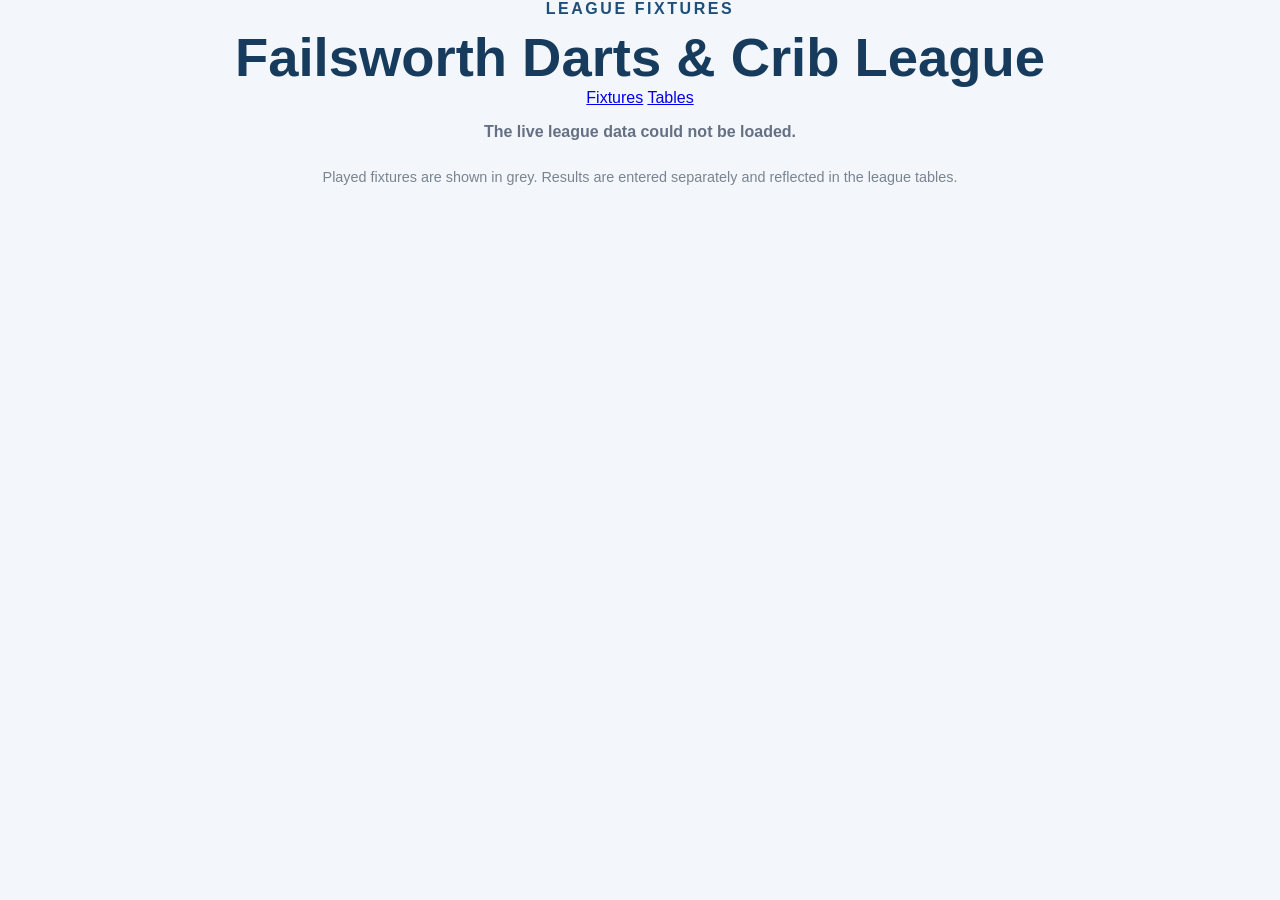
==== fixtures.html @ d264504e "Create fixtures.html" ====
<!DOCTYPE html>
<html lang="en">
<head>
  <meta charset="UTF-8">
  <meta name="viewport" content="width=device-width, initial-scale=1.0">
  <title>Failsworth Darts & Crib League Fixtures</title>
  <link rel="stylesheet" href="styles.css">
</head>
<body>

  <header class="site-header">
    <div class="eyebrow">LEAGUE FIXTURES</div>
    <h1>Failsworth Darts & Crib League</h1>

    <nav class="top-nav" aria-label="Main navigation">
      <a href="fixtures.html" class="active">Fixtures</a>
      <a href="index.html">Tables</a>
    </nav>

    <p id="status">Loading fixtures...</p>
  </header>

  <main class="page-wrap">
    <div id="fixtures"></div>
  </main>

  <footer>
    Played fixtures are shown in grey. Results are entered separately and reflected in the league tables.
  </footer>

  <script src="app.js"></script>
</body>
</html>
---- styles.css ----
:root{font-family:Inter,Segoe UI,Arial,sans-serif;color:#172033;background:#f3f6fa}
*{box-sizing:border-box}body{margin:0}.wrap{max-width:1150px;margin:auto;padding:32px 16px 50px}
header{text-align:center;margin-bottom:28px}.eyebrow{font-weight:800;letter-spacing:.16em;color:#1f4e78;margin-bottom:8px}
h1{margin:0;font-size:clamp(2rem,5vw,3.4rem);color:#163b5c}#status{color:#667085}
.card{background:white;border-radius:16px;padding:18px;margin:20px 0;box-shadow:0 8px 30px rgba(31,78,120,.08)}
h2{margin:2px 0 14px;color:#1f4e78}.table-wrap{overflow-x:auto}table{width:100%;border-collapse:collapse;min-width:680px}
th{background:#1f4e78;color:white;font-weight:700}th,td{padding:11px 10px;text-align:center;border-bottom:1px solid #e5eaf0}
th:nth-child(2),td:nth-child(2){text-align:left;min-width:180px}tbody tr:nth-child(even){background:#f8fafc}tbody tr:hover{background:#edf5fb}
td:first-child{font-weight:800}footer{text-align:center;color:#7a8491;font-size:.9rem;margin-top:28px}
.error{color:#b42318;font-weight:700}
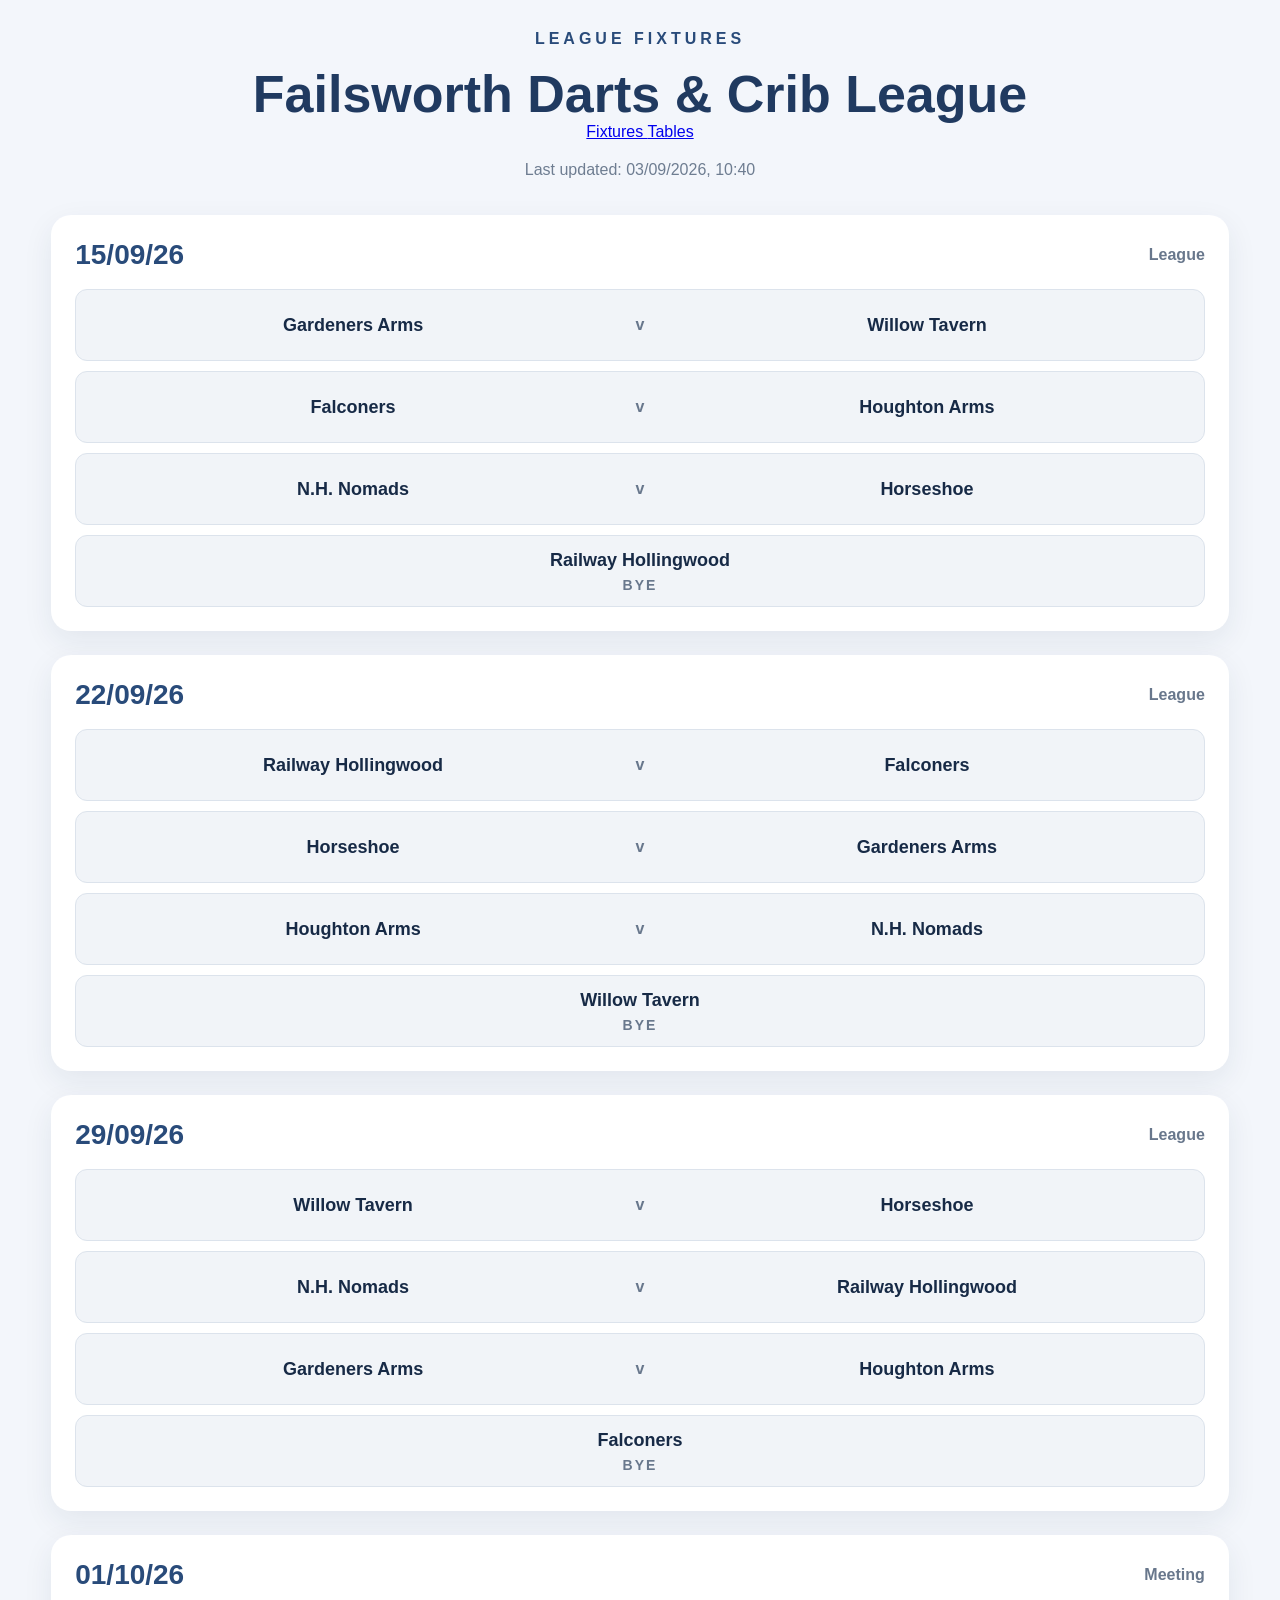
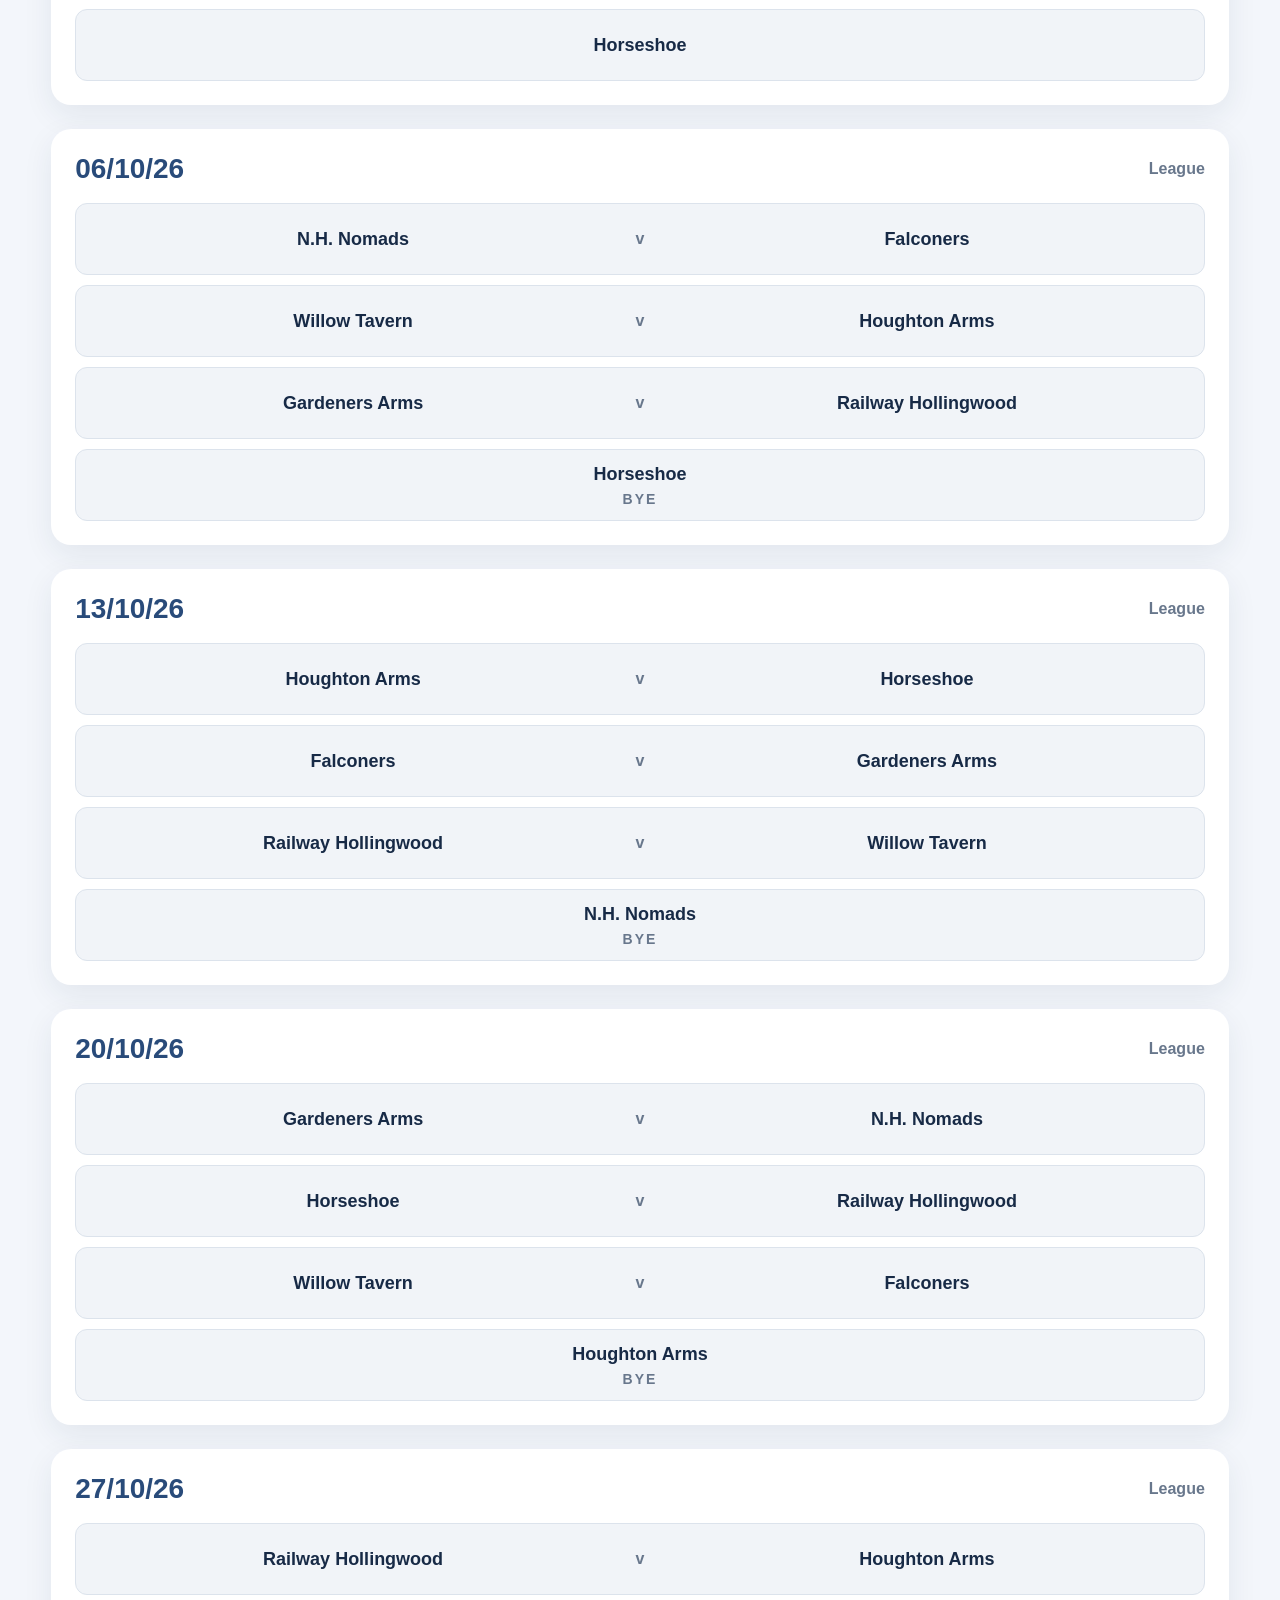
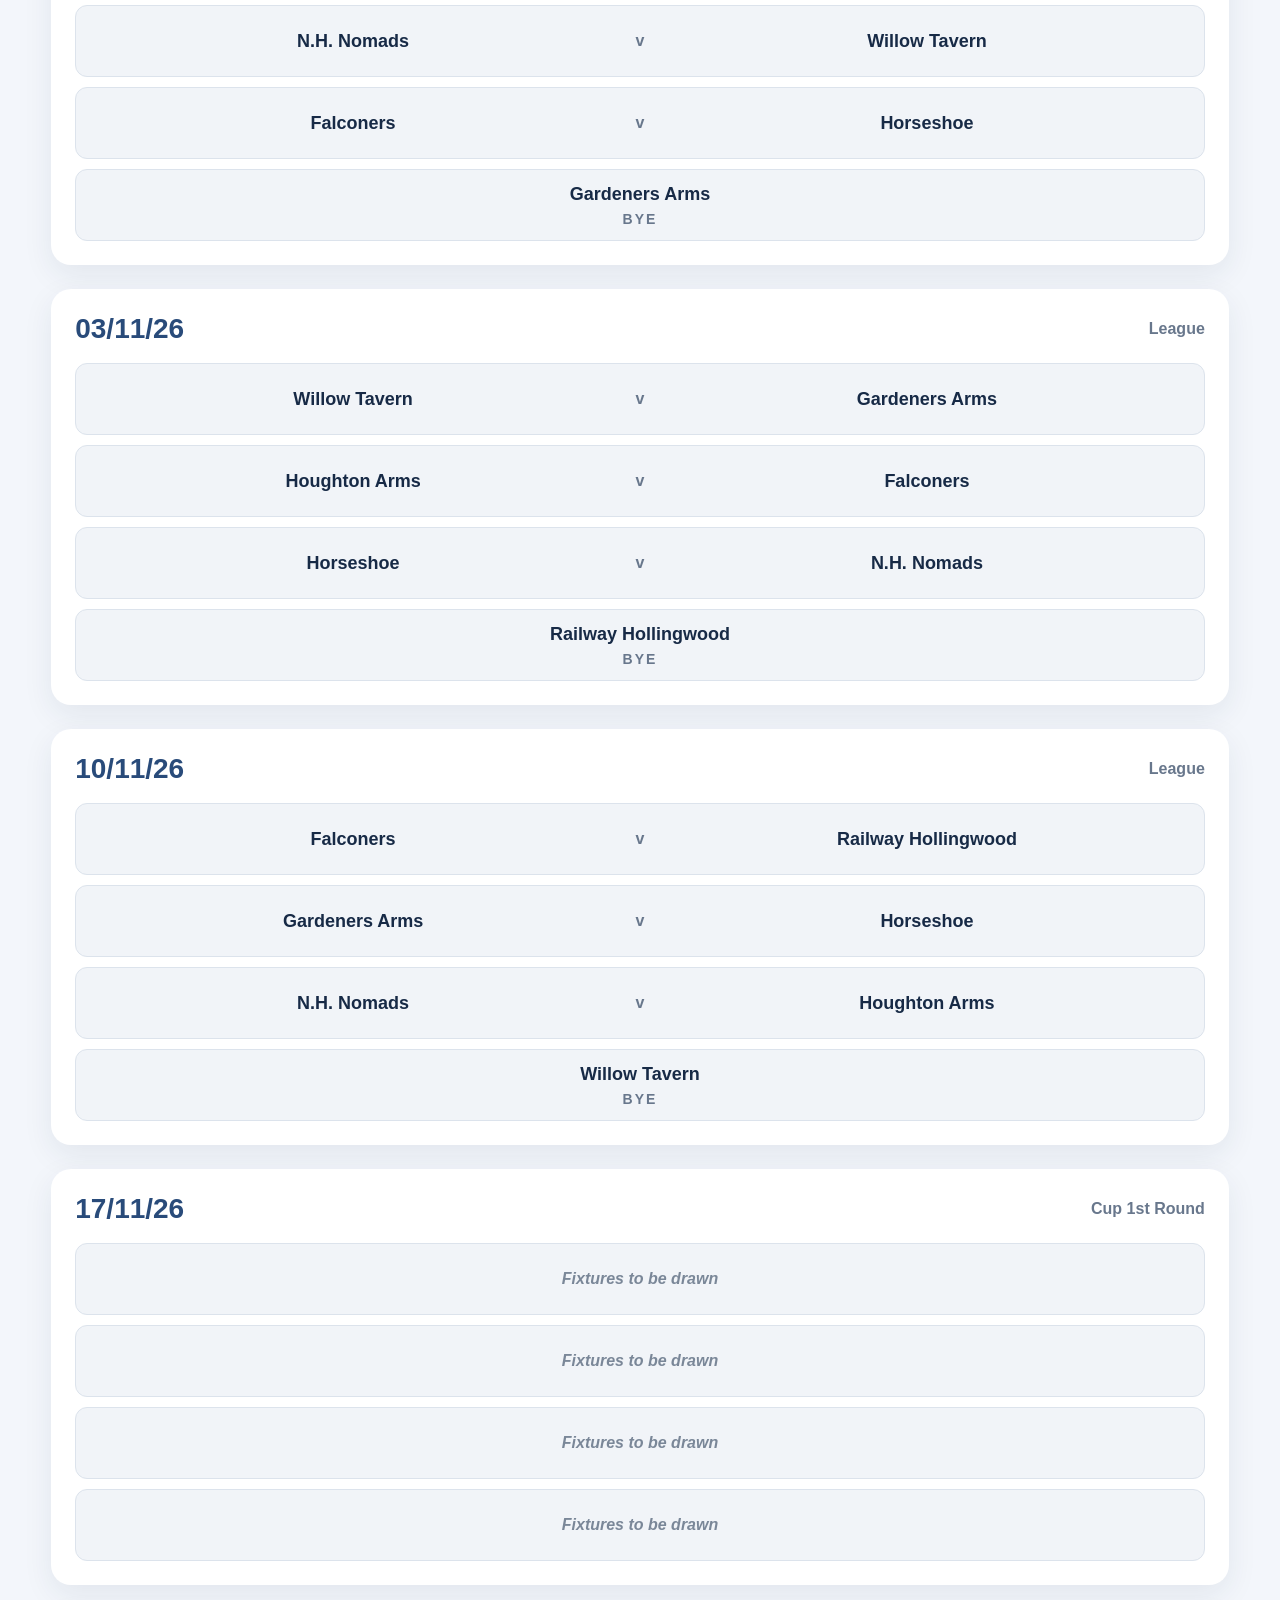
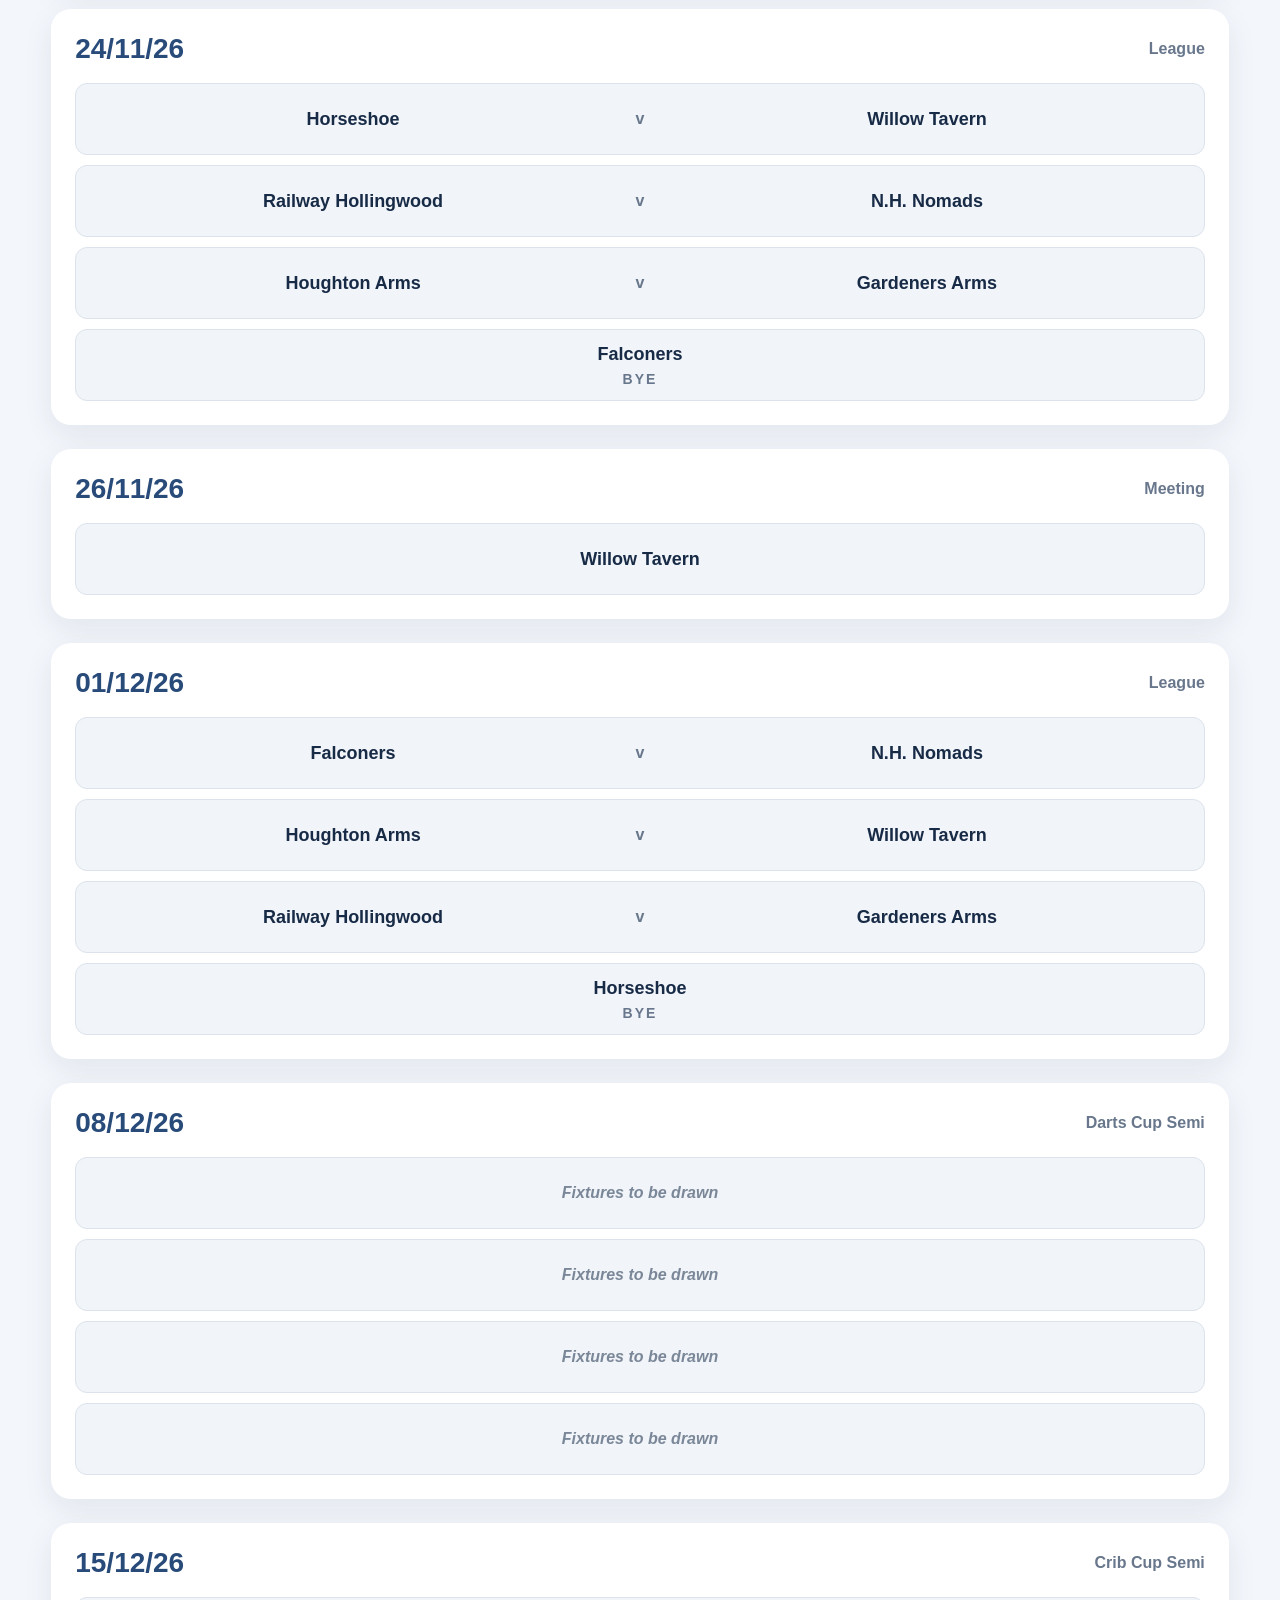
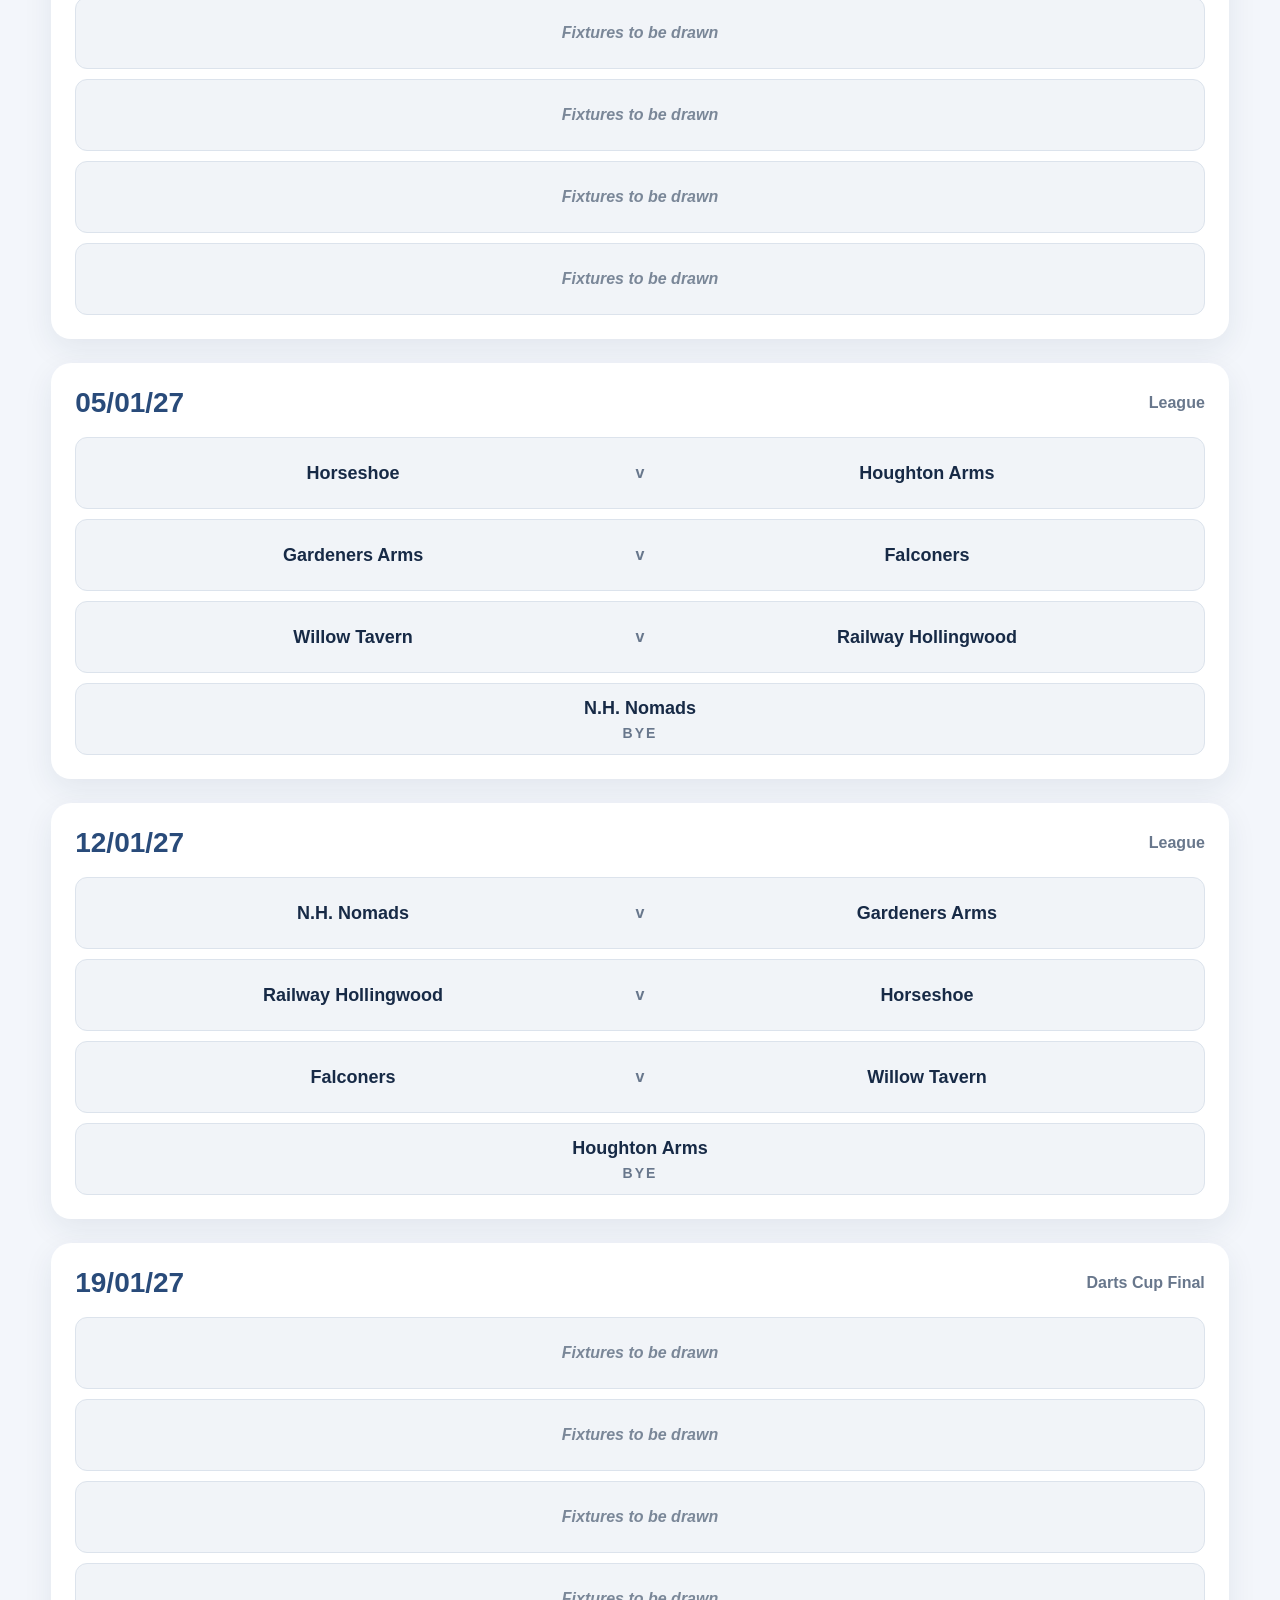
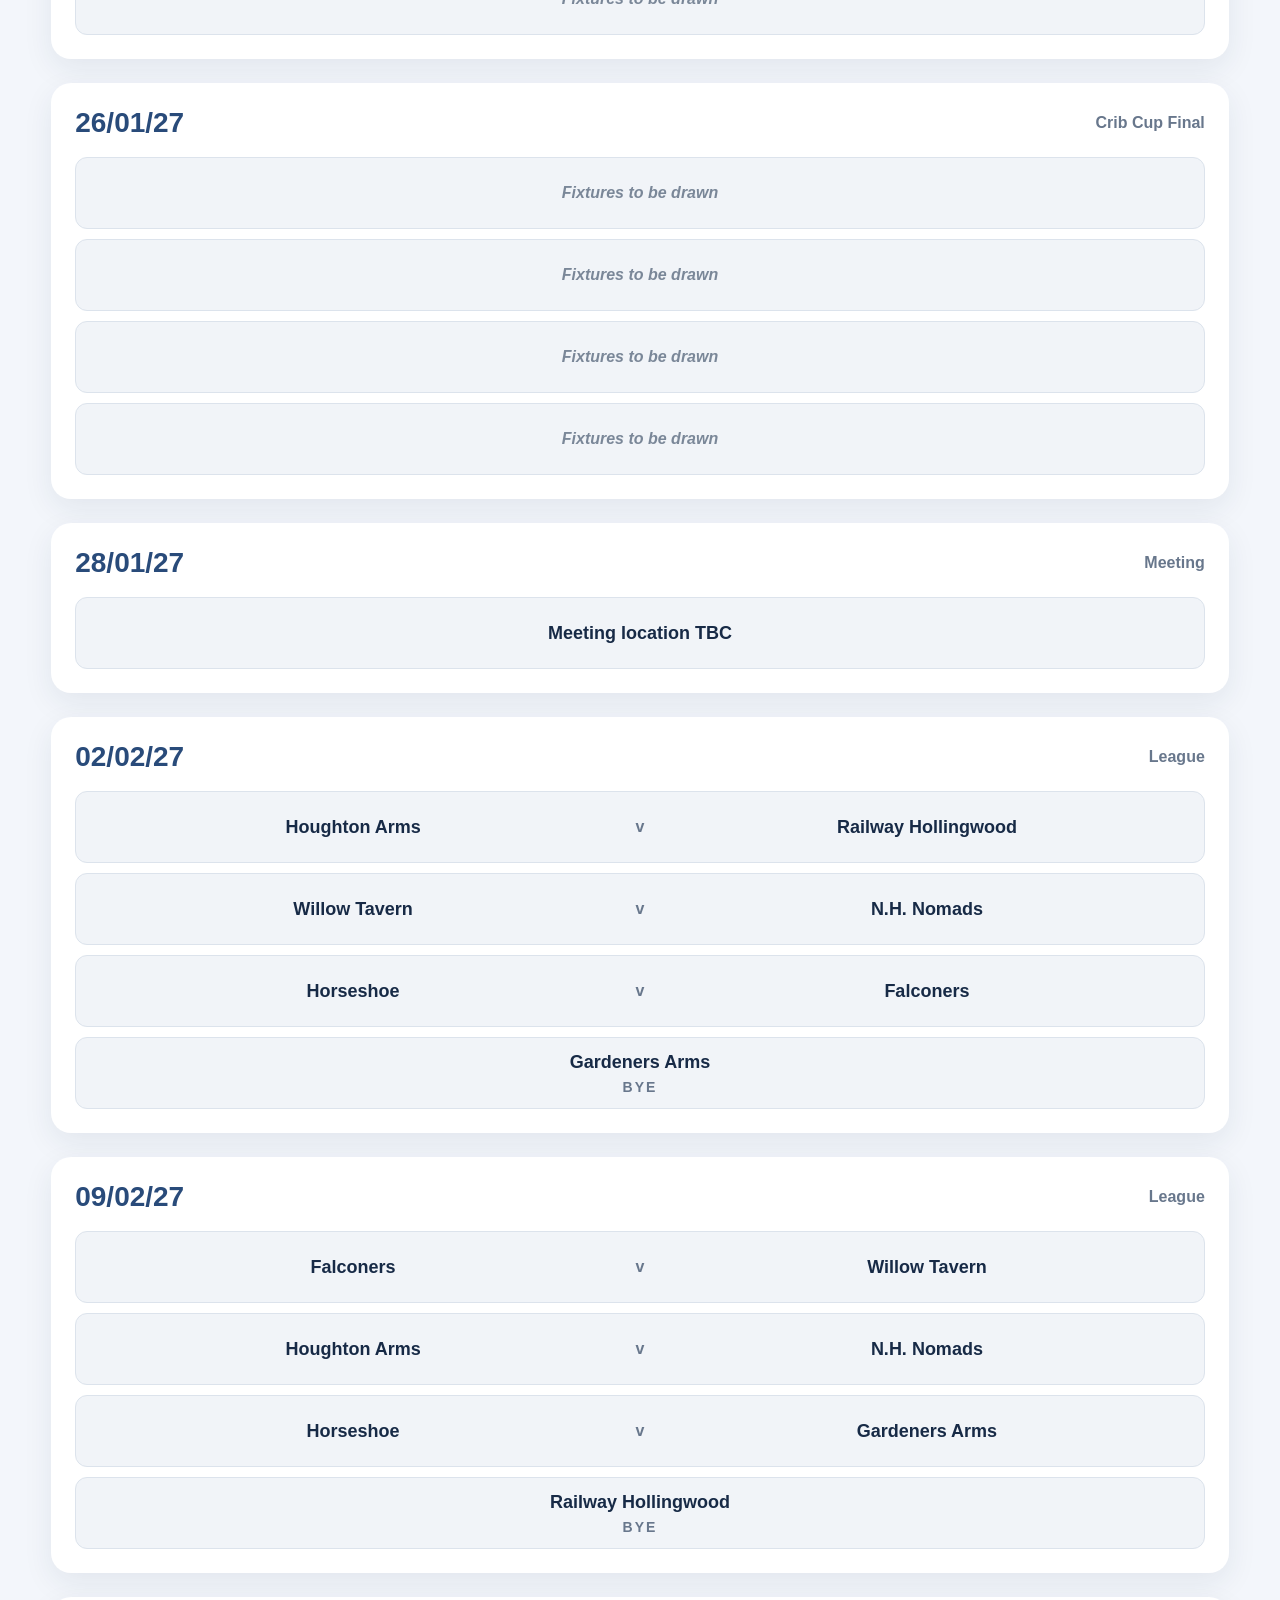
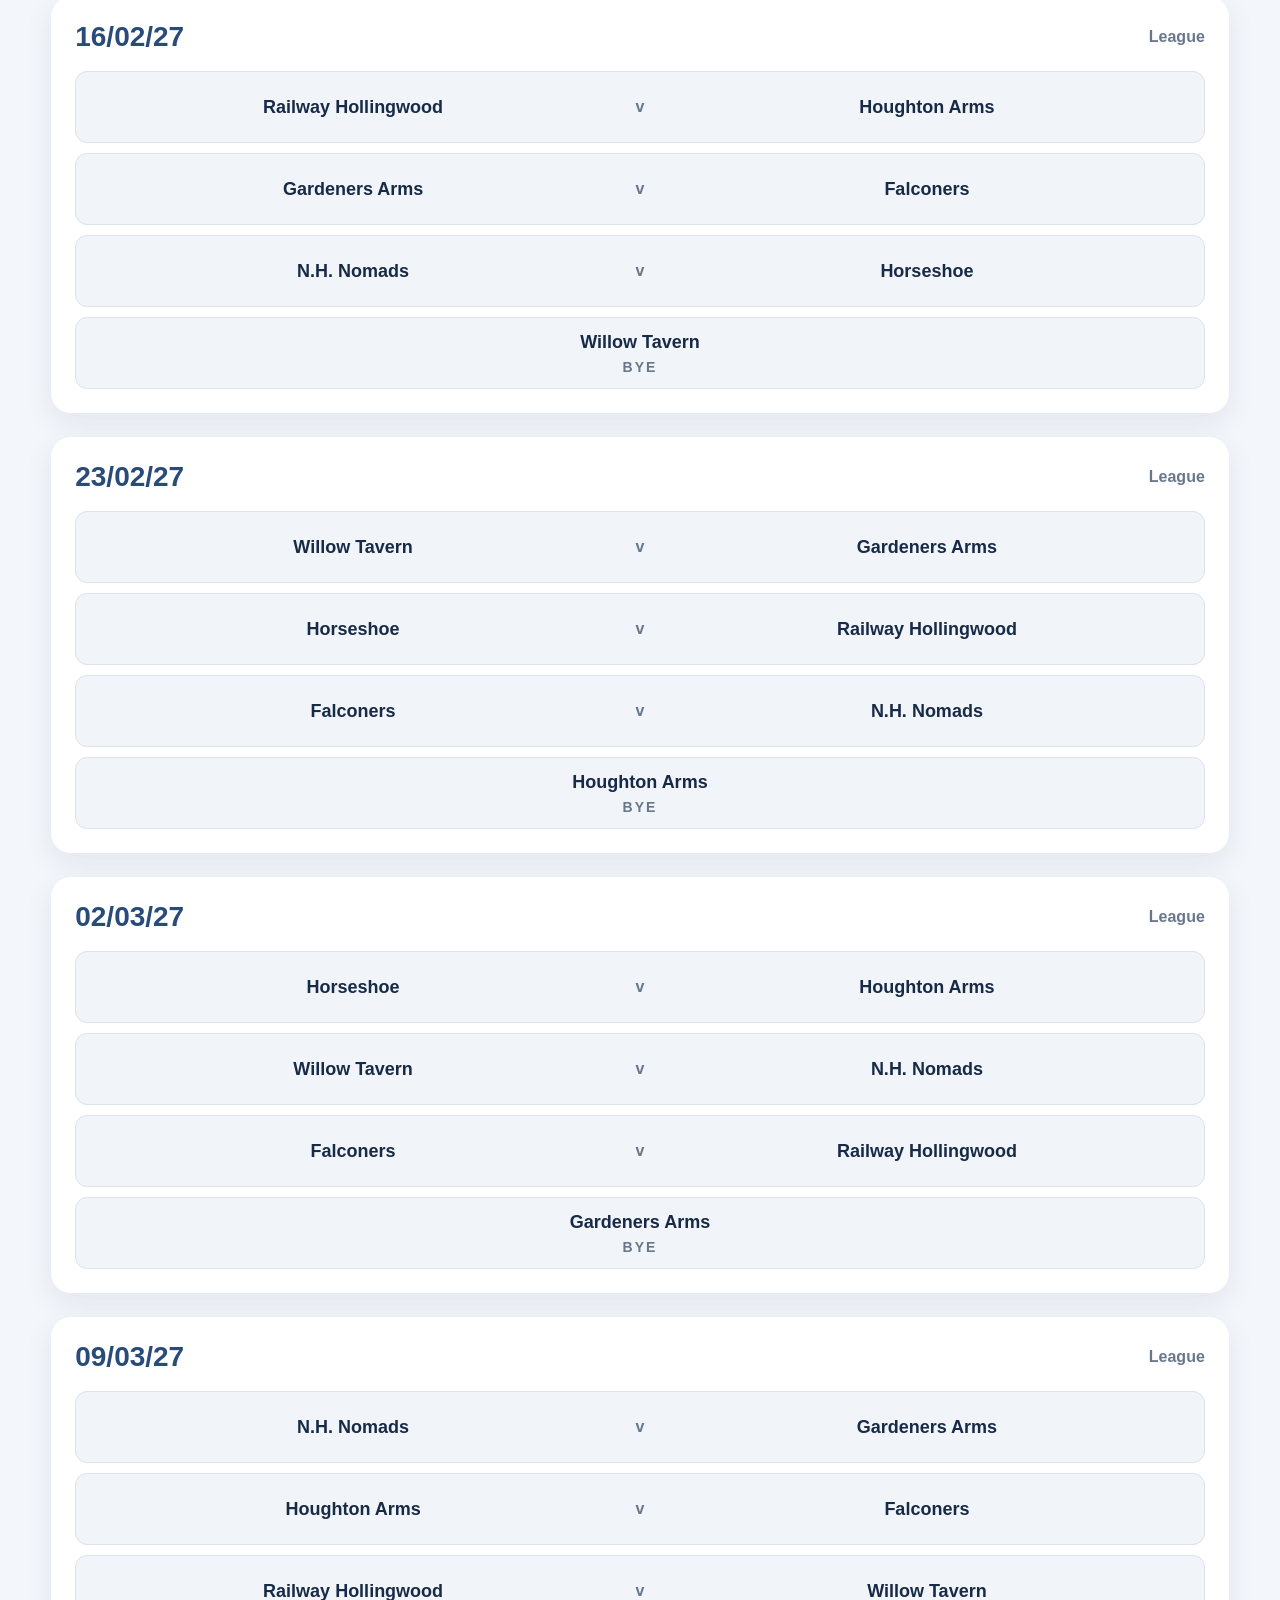
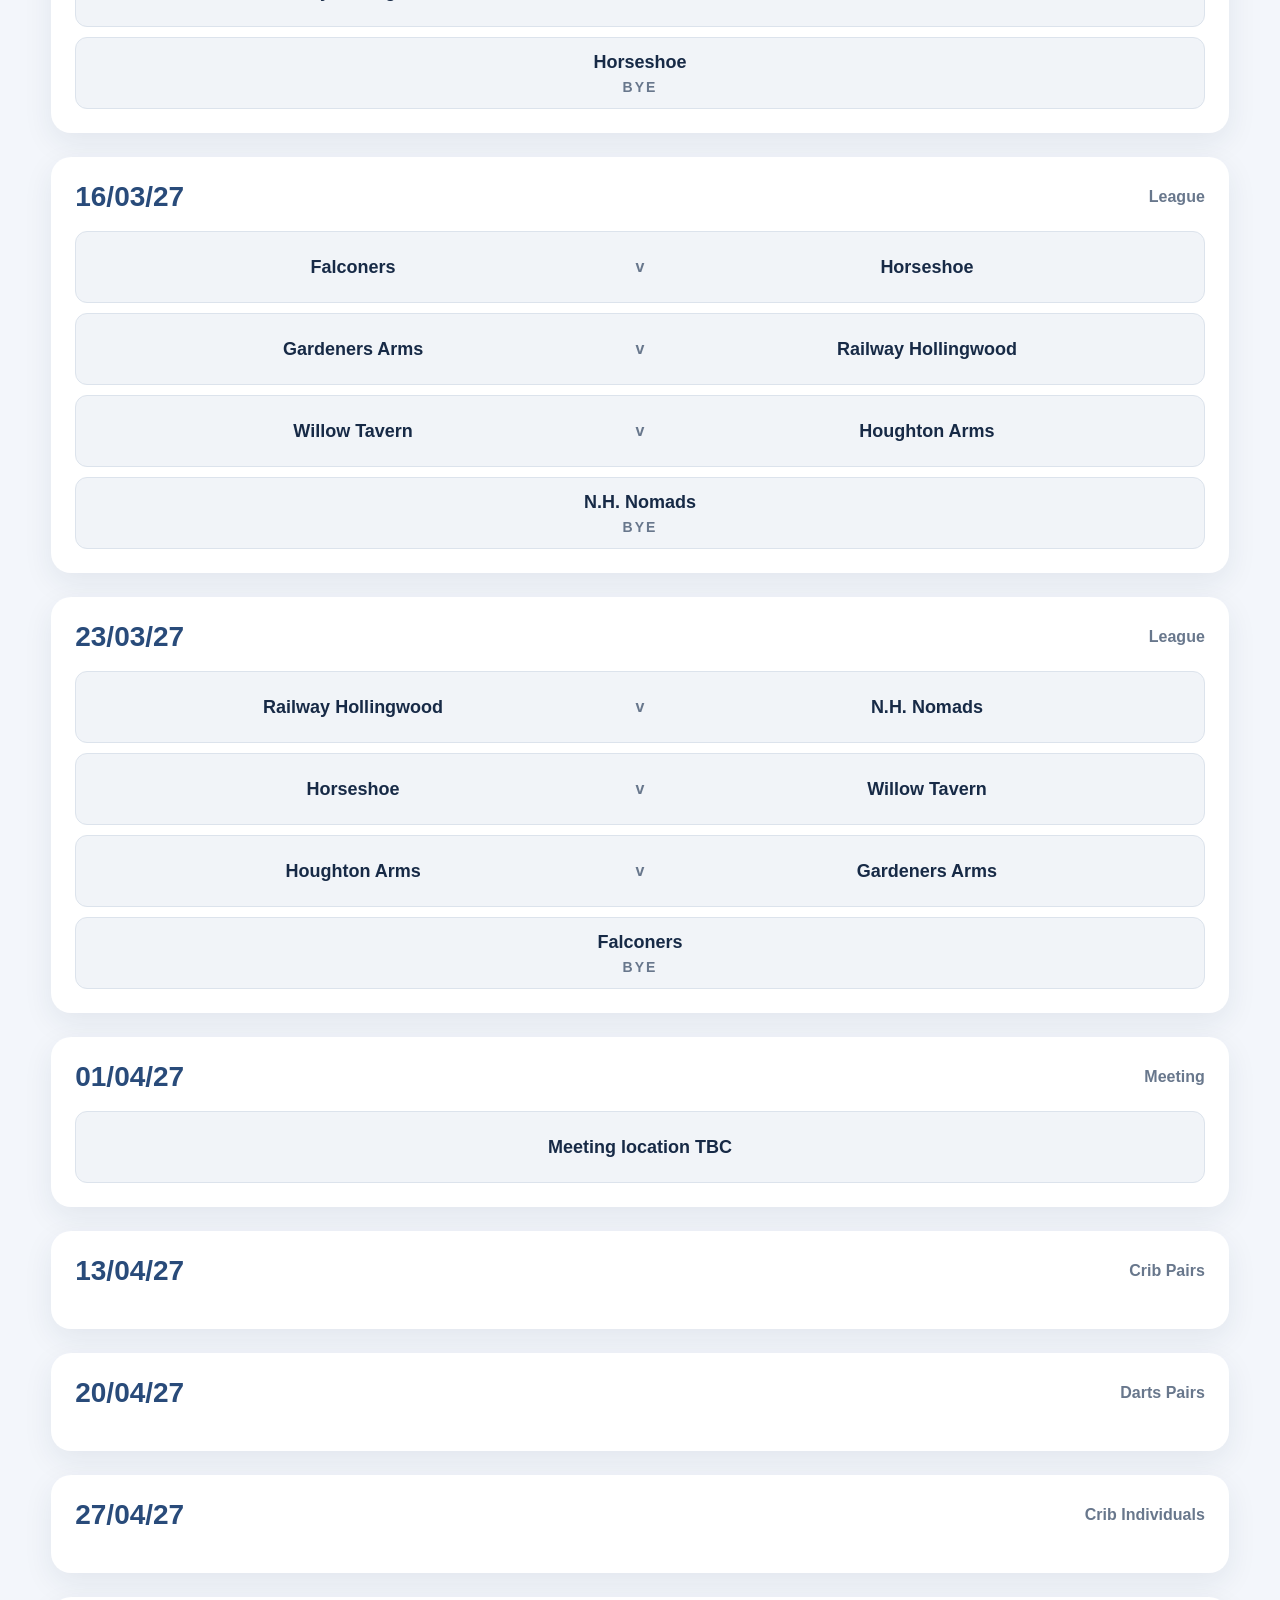
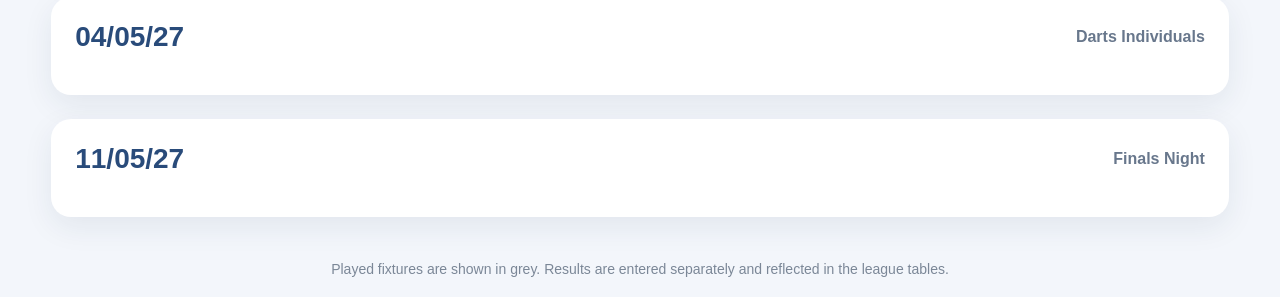
==== commit bb6bd438: "Update fixtures.html" ====
--- a/fixtures.html
+++ b/fixtures.html
@@ -1,33 +1,88 @@
 <!DOCTYPE html>
 <html lang="en">
+
 <head>
-  <meta charset="UTF-8">
-  <meta name="viewport" content="width=device-width, initial-scale=1.0">
-  <title>Failsworth Darts & Crib League Fixtures</title>
-  <link rel="stylesheet" href="styles.css">
+
+    <meta charset="UTF-8">
+
+    <meta
+        name="viewport"
+        content="width=device-width, initial-scale=1.0"
+    >
+
+    <title>
+        Failsworth Darts & Crib League Fixtures
+    </title>
+
+    <link
+        rel="stylesheet"
+        href="styles.css"
+    >
+
 </head>
-<body>
 
-  <header class="site-header">
-    <div class="eyebrow">LEAGUE FIXTURES</div>
-    <h1>Failsworth Darts & Crib League</h1>
 
-    <nav class="top-nav" aria-label="Main navigation">
-      <a href="fixtures.html" class="active">Fixtures</a>
-      <a href="index.html">Tables</a>
-    </nav>
+<body class="fixtures-page">
 
-    <p id="status">Loading fixtures...</p>
-  </header>
 
-  <main class="page-wrap">
-    <div id="fixtures"></div>
-  </main>
+    <header class="site-header">
 
-  <footer>
-    Played fixtures are shown in grey. Results are entered separately and reflected in the league tables.
-  </footer>
+        <p class="eyebrow">
+            LEAGUE FIXTURES
+        </p>
 
-  <script src="app.js"></script>
+        <h1>
+            Failsworth Darts & Crib League
+        </h1>
+
+
+        <nav class="top-nav">
+
+            <a
+                href="fixtures.html"
+                class="fixtures-button active"
+            >
+                Fixtures
+            </a>
+
+            <a
+                href="index.html"
+                class="tables-button"
+            >
+                Tables
+            </a>
+
+        </nav>
+
+
+        <p
+            id="updated"
+            class="updated"
+        >
+            Loading fixtures...
+        </p>
+
+    </header>
+
+
+    <main class="page-wrap">
+
+        <div id="fixtures"></div>
+
+    </main>
+
+
+    <footer class="site-footer">
+
+        Played fixtures are shown in grey.
+        Results are entered separately and reflected
+        in the league tables.
+
+    </footer>
+
+
+    <script src="app.js"></script>
+
 </body>
+
 </html>
--- a/styles.css
+++ b/styles.css
@@ -1,10 +1,854 @@
-:root{font-family:Inter,Segoe UI,Arial,sans-serif;color:#172033;background:#f3f6fa}
-*{box-sizing:border-box}body{margin:0}.wrap{max-width:1150px;margin:auto;padding:32px 16px 50px}
-header{text-align:center;margin-bottom:28px}.eyebrow{font-weight:800;letter-spacing:.16em;color:#1f4e78;margin-bottom:8px}
-h1{margin:0;font-size:clamp(2rem,5vw,3.4rem);color:#163b5c}#status{color:#667085}
-.card{background:white;border-radius:16px;padding:18px;margin:20px 0;box-shadow:0 8px 30px rgba(31,78,120,.08)}
-h2{margin:2px 0 14px;color:#1f4e78}.table-wrap{overflow-x:auto}table{width:100%;border-collapse:collapse;min-width:680px}
-th{background:#1f4e78;color:white;font-weight:700}th,td{padding:11px 10px;text-align:center;border-bottom:1px solid #e5eaf0}
-th:nth-child(2),td:nth-child(2){text-align:left;min-width:180px}tbody tr:nth-child(even){background:#f8fafc}tbody tr:hover{background:#edf5fb}
-td:first-child{font-weight:800}footer{text-align:center;color:#7a8491;font-size:.9rem;margin-top:28px}
-.error{color:#b42318;font-weight:700}
+/* =========================================================
+   FAILSWORTH DARTS & CRIB LEAGUE
+   COMPLETE WEBSITE STYLESHEET
+   ========================================================= */
+
+
+/* =========================================================
+   GLOBAL
+   ========================================================= */
+
+* {
+    box-sizing: border-box;
+}
+
+html {
+    margin: 0;
+    padding: 0;
+}
+
+body {
+    margin: 0;
+    padding: 0;
+
+    font-family: Arial, Helvetica, sans-serif;
+
+    background: #f3f6fb;
+    color: #172a46;
+
+    min-height: 100vh;
+}
+
+
+/* =========================================================
+   MAIN PAGE CONTAINER
+   ========================================================= */
+
+.container,
+main {
+    width: 92%;
+    max-width: 1400px;
+    margin: 0 auto;
+}
+
+
+/* =========================================================
+   PAGE HEADER
+   ========================================================= */
+
+header,
+.site-header {
+    text-align: center;
+    padding: 30px 20px 20px;
+}
+
+.eyebrow {
+    margin: 0 0 18px;
+
+    font-size: 16px;
+    font-weight: 800;
+
+    letter-spacing: 4px;
+    text-transform: uppercase;
+
+    color: #294b7a;
+}
+
+h1 {
+    margin: 0;
+
+    font-size: 52px;
+    line-height: 1.1;
+
+    font-weight: 800;
+
+    color: #203a60;
+}
+
+.updated,
+#updated {
+    margin-top: 20px;
+
+    font-size: 16px;
+
+    color: #6e7d91;
+}
+
+
+/* =========================================================
+   NAVIGATION BUTTONS
+   ========================================================= */
+
+.nav-buttons,
+.page-nav {
+    display: flex;
+
+    justify-content: center;
+    align-items: center;
+
+    gap: 12px;
+
+    margin: 10px auto 28px;
+}
+
+.nav-buttons a,
+.page-nav a {
+    display: inline-block;
+
+    min-width: 120px;
+
+    padding: 12px 24px;
+
+    border-radius: 8px;
+
+    background: #ffffff;
+
+    border: 2px solid #355984;
+
+    color: #355984;
+
+    font-size: 16px;
+    font-weight: 700;
+
+    text-decoration: none;
+
+    text-align: center;
+
+    transition:
+        background 0.2s ease,
+        color 0.2s ease,
+        transform 0.2s ease;
+}
+
+.nav-buttons a:hover,
+.page-nav a:hover {
+    background: #355984;
+    color: #ffffff;
+
+    transform: translateY(-1px);
+}
+
+.nav-buttons a.active,
+.page-nav a.active {
+    background: #355984;
+    color: #ffffff;
+}
+
+
+/* =========================================================
+   GENERAL PANELS
+   ========================================================= */
+
+.panel {
+    background: #ffffff;
+
+    border-radius: 20px;
+
+    padding: 24px;
+
+    margin-bottom: 24px;
+
+    box-shadow:
+        0 10px 30px rgba(31, 53, 82, 0.08);
+}
+
+
+/* =========================================================
+   LEAGUE TABLE TITLES
+   ========================================================= */
+
+.panel h2,
+.table-title {
+    margin: 0 0 18px;
+
+    font-size: 26px;
+    font-weight: 800;
+
+    color: #294b7a;
+}
+
+
+/* =========================================================
+   TABLES
+   ========================================================= */
+
+.table-wrap {
+    width: 100%;
+    overflow-x: auto;
+}
+
+table {
+    width: 100%;
+
+    border-collapse: collapse;
+
+    background: #ffffff;
+}
+
+thead {
+    background: #355984;
+    color: #ffffff;
+}
+
+th {
+    padding: 14px 12px;
+
+    font-size: 16px;
+    font-weight: 700;
+
+    text-align: center;
+
+    white-space: nowrap;
+}
+
+td {
+    padding: 14px 12px;
+
+    font-size: 16px;
+
+    text-align: center;
+
+    border-bottom: 1px solid #dfe5ed;
+}
+
+tbody tr:nth-child(even) {
+    background: #f7f9fc;
+}
+
+tbody tr:hover {
+    background: #eef3f9;
+}
+
+td:first-child {
+    font-weight: 700;
+}
+
+
+/* Team name column */
+
+th:nth-child(2),
+td:nth-child(2) {
+    text-align: left;
+}
+
+
+/* =========================================================
+   FIXTURE WEEK / DATE CARD
+   ========================================================= */
+
+.fixture-week {
+    background: #ffffff;
+
+    border-radius: 20px;
+
+    padding: 24px;
+
+    margin-bottom: 24px;
+
+    box-shadow:
+        0 10px 30px rgba(31, 53, 82, 0.08);
+}
+
+
+/* =========================================================
+   FIXTURE DATE + TYPE HEADER
+   ========================================================= */
+
+.fixture-week-heading {
+    display: flex;
+
+    justify-content: space-between;
+    align-items: center;
+
+    gap: 20px;
+
+    margin-bottom: 18px;
+}
+
+.fixture-week-heading h2 {
+    margin: 0;
+
+    font-size: 28px;
+    font-weight: 800;
+
+    color: #294b7a;
+}
+
+.fixture-type {
+    font-size: 16px;
+    font-weight: 700;
+
+    color: #68778c;
+
+    text-align: right;
+}
+
+
+/* =========================================================
+   FIXTURE LIST
+   ========================================================= */
+
+.fixture-list {
+    display: flex;
+
+    flex-direction: column;
+
+    gap: 10px;
+}
+
+
+/* =========================================================
+   NORMAL FIXTURE ROW
+   ========================================================= */
+
+.fixture-row {
+    display: grid;
+
+    grid-template-columns:
+        minmax(0, 1fr)
+        60px
+        minmax(0, 1fr);
+
+    align-items: center;
+
+    width: 100%;
+
+    min-height: 72px;
+
+    padding: 12px 20px;
+
+    background: #f1f4f8;
+
+    border: 1px solid #dce3ec;
+
+    border-radius: 12px;
+}
+
+
+/* =========================================================
+   NORMAL FIXTURE TEAMS
+   ========================================================= */
+
+.fixture-team {
+    width: 100%;
+
+    font-size: 18px;
+    font-weight: 700;
+
+    color: #172a46;
+
+    text-align: center;
+}
+
+.home-team {
+    text-align: center;
+}
+
+.away-team {
+    text-align: center;
+}
+
+
+/* =========================================================
+   V BETWEEN TEAMS
+   ========================================================= */
+
+.fixture-v {
+    width: 100%;
+
+    font-size: 16px;
+    font-weight: 700;
+
+    color: #68778c;
+
+    text-align: center;
+}
+
+
+/* =========================================================
+   BYE FIXTURE
+   ========================================================= */
+
+/*
+   BYE uses exactly the same three-column layout as a normal
+   fixture.
+
+   The team occupies the middle of the row and BYE is shown
+   underneath it.
+
+   This prevents BYE fixtures being aligned to the left/right.
+*/
+
+.fixture-row.bye {
+    display: grid;
+
+    grid-template-columns:
+        minmax(0, 1fr)
+        minmax(200px, 1fr)
+        minmax(0, 1fr);
+
+    align-items: center;
+
+    justify-items: center;
+
+    width: 100%;
+
+    min-height: 72px;
+
+    padding: 12px 20px;
+
+    text-align: center;
+}
+
+.bye-team {
+    grid-column: 2;
+
+    width: 100%;
+
+    font-size: 18px;
+    font-weight: 700;
+
+    color: #172a46;
+
+    text-align: center;
+}
+
+.bye-label {
+    grid-column: 2;
+
+    width: 100%;
+
+    margin-top: 3px;
+
+    font-size: 14px;
+    font-weight: 800;
+
+    letter-spacing: 2px;
+
+    color: #68778c;
+
+    text-align: center;
+}
+
+
+/* =========================================================
+   MEETING ROW
+   ========================================================= */
+
+/*
+   Meeting locations are centred in exactly the same position
+   as the centre of a normal fixture.
+*/
+
+.fixture-row.meeting-row,
+.meeting-row {
+    display: grid;
+
+    grid-template-columns:
+        minmax(0, 1fr)
+        minmax(200px, 1fr)
+        minmax(0, 1fr);
+
+    align-items: center;
+
+    justify-items: center;
+
+    width: 100%;
+
+    min-height: 72px;
+
+    padding: 12px 20px;
+
+    background: #f1f4f8;
+
+    border: 1px solid #dce3ec;
+
+    border-radius: 12px;
+
+    text-align: center;
+}
+
+.meeting-location {
+    grid-column: 2;
+
+    width: 100%;
+
+    font-size: 18px;
+    font-weight: 700;
+
+    color: #172a46;
+
+    text-align: center;
+}
+
+
+/* =========================================================
+   PLAYED FIXTURES
+   ========================================================= */
+
+.fixture-row.played {
+    background: #e2e5e9;
+
+    border-color: #d2d6dc;
+
+    opacity: 0.55;
+}
+
+.fixture-row.played .fixture-team,
+.fixture-row.played .fixture-v,
+.fixture-row.played .bye-team,
+.fixture-row.played .bye-label {
+    color: #6d7580;
+}
+
+
+/* =========================================================
+   FOOTER
+   ========================================================= */
+
+footer,
+.site-footer {
+    width: 100%;
+
+    padding: 20px;
+
+    margin-top: 20px;
+
+    text-align: center;
+
+    font-size: 14px;
+
+    color: #7b8797;
+}
+
+
+/* =========================================================
+   TABLET
+   ========================================================= */
+
+@media (max-width: 1000px) {
+
+    .container,
+    main {
+        width: 94%;
+    }
+
+    h1 {
+        font-size: 42px;
+    }
+
+    .panel,
+    .fixture-week {
+        padding: 20px;
+    }
+
+    th,
+    td {
+        padding: 12px 10px;
+
+        font-size: 15px;
+    }
+
+    .fixture-row {
+        min-height: 68px;
+    }
+}
+
+
+/* =========================================================
+   MOBILE PHONE
+   ========================================================= */
+
+@media (max-width: 700px) {
+
+    body {
+        background: #f3f6fb;
+    }
+
+
+    /* -----------------------------------------
+       Main width
+       ----------------------------------------- */
+
+    .container,
+    main {
+        width: 96%;
+    }
+
+
+    /* -----------------------------------------
+       Header
+       ----------------------------------------- */
+
+    header,
+    .site-header {
+        padding: 22px 10px 14px;
+    }
+
+    .eyebrow {
+        margin-bottom: 12px;
+
+        font-size: 12px;
+
+        letter-spacing: 3px;
+    }
+
+    h1 {
+        font-size: 30px;
+
+        line-height: 1.15;
+    }
+
+    .updated,
+    #updated {
+        margin-top: 12px;
+
+        font-size: 13px;
+    }
+
+
+    /* -----------------------------------------
+       Navigation
+       ----------------------------------------- */
+
+    .nav-buttons,
+    .page-nav {
+        width: 100%;
+
+        gap: 8px;
+
+        margin-bottom: 18px;
+    }
+
+    .nav-buttons a,
+    .page-nav a {
+        flex: 1;
+
+        min-width: 0;
+
+        padding: 10px 14px;
+
+        font-size: 14px;
+    }
+
+
+    /* -----------------------------------------
+       Panels
+       ----------------------------------------- */
+
+    .panel,
+    .fixture-week {
+        padding: 16px;
+
+        border-radius: 16px;
+
+        margin-bottom: 16px;
+    }
+
+
+    /* -----------------------------------------
+       League titles
+       ----------------------------------------- */
+
+    .panel h2,
+    .table-title {
+        margin-bottom: 14px;
+
+        font-size: 21px;
+    }
+
+
+    /* -----------------------------------------
+       Tables
+       ----------------------------------------- */
+
+    th,
+    td {
+        padding: 10px 7px;
+
+        font-size: 13px;
+    }
+
+
+    /* -----------------------------------------
+       Fixture heading
+       ----------------------------------------- */
+
+    .fixture-week-heading {
+        gap: 10px;
+
+        margin-bottom: 14px;
+    }
+
+    .fixture-week-heading h2 {
+        font-size: 22px;
+    }
+
+    .fixture-type {
+        font-size: 14px;
+    }
+
+
+    /* -----------------------------------------
+       Normal fixtures
+       ----------------------------------------- */
+
+    .fixture-row {
+        grid-template-columns:
+            minmax(0, 1fr)
+            28px
+            minmax(0, 1fr);
+
+        min-height: 64px;
+
+        padding: 10px 8px;
+
+        border-radius: 10px;
+    }
+
+    .fixture-team {
+        font-size: 15px;
+
+        line-height: 1.25;
+    }
+
+    .fixture-v {
+        font-size: 13px;
+    }
+
+
+    /* -----------------------------------------
+       BYE - centred on phones
+       ----------------------------------------- */
+
+    .fixture-row.bye {
+        grid-template-columns:
+            minmax(0, 1fr)
+            minmax(140px, 2fr)
+            minmax(0, 1fr);
+
+        min-height: 64px;
+
+        padding: 10px 8px;
+    }
+
+    .bye-team {
+        grid-column: 2;
+
+        font-size: 15px;
+
+        line-height: 1.25;
+    }
+
+    .bye-label {
+        grid-column: 2;
+
+        font-size: 11px;
+
+        letter-spacing: 2px;
+    }
+
+
+    /* -----------------------------------------
+       Meeting - centred on phones
+       ----------------------------------------- */
+
+    .fixture-row.meeting-row,
+    .meeting-row {
+        grid-template-columns:
+            minmax(0, 1fr)
+            minmax(140px, 2fr)
+            minmax(0, 1fr);
+
+        min-height: 64px;
+
+        padding: 10px 8px;
+
+        border-radius: 10px;
+    }
+
+    .meeting-location {
+        grid-column: 2;
+
+        font-size: 15px;
+
+        line-height: 1.25;
+    }
+
+
+    /* -----------------------------------------
+       Footer
+       ----------------------------------------- */
+
+    footer,
+    .site-footer {
+        padding: 16px 10px;
+
+        font-size: 12px;
+    }
+}
+
+
+/* =========================================================
+   VERY SMALL PHONES
+   ========================================================= */
+
+@media (max-width: 420px) {
+
+    h1 {
+        font-size: 26px;
+    }
+
+    .fixture-week-heading h2 {
+        font-size: 20px;
+    }
+
+    .fixture-type {
+        font-size: 13px;
+    }
+
+    .fixture-team,
+    .bye-team,
+    .meeting-location {
+        font-size: 14px;
+    }
+
+    .fixture-row {
+        padding-left: 6px;
+        padding-right: 6px;
+    }
+
+    .fixture-row.bye,
+    .fixture-row.meeting-row,
+    .meeting-row {
+        grid-template-columns:
+            1fr
+            minmax(130px, 2fr)
+            1fr;
+    }
+}
+.fixture-row.empty-fixture {
+  display: flex;
+  justify-content: center;
+  align-items: center;
+  text-align: center;
+}
+
+.empty-fixture-text {
+  width: 100%;
+  font-size: 16px;
+  font-weight: 700;
+  color: #7a8798;
+  text-align: center;
+  font-style: italic;
+}
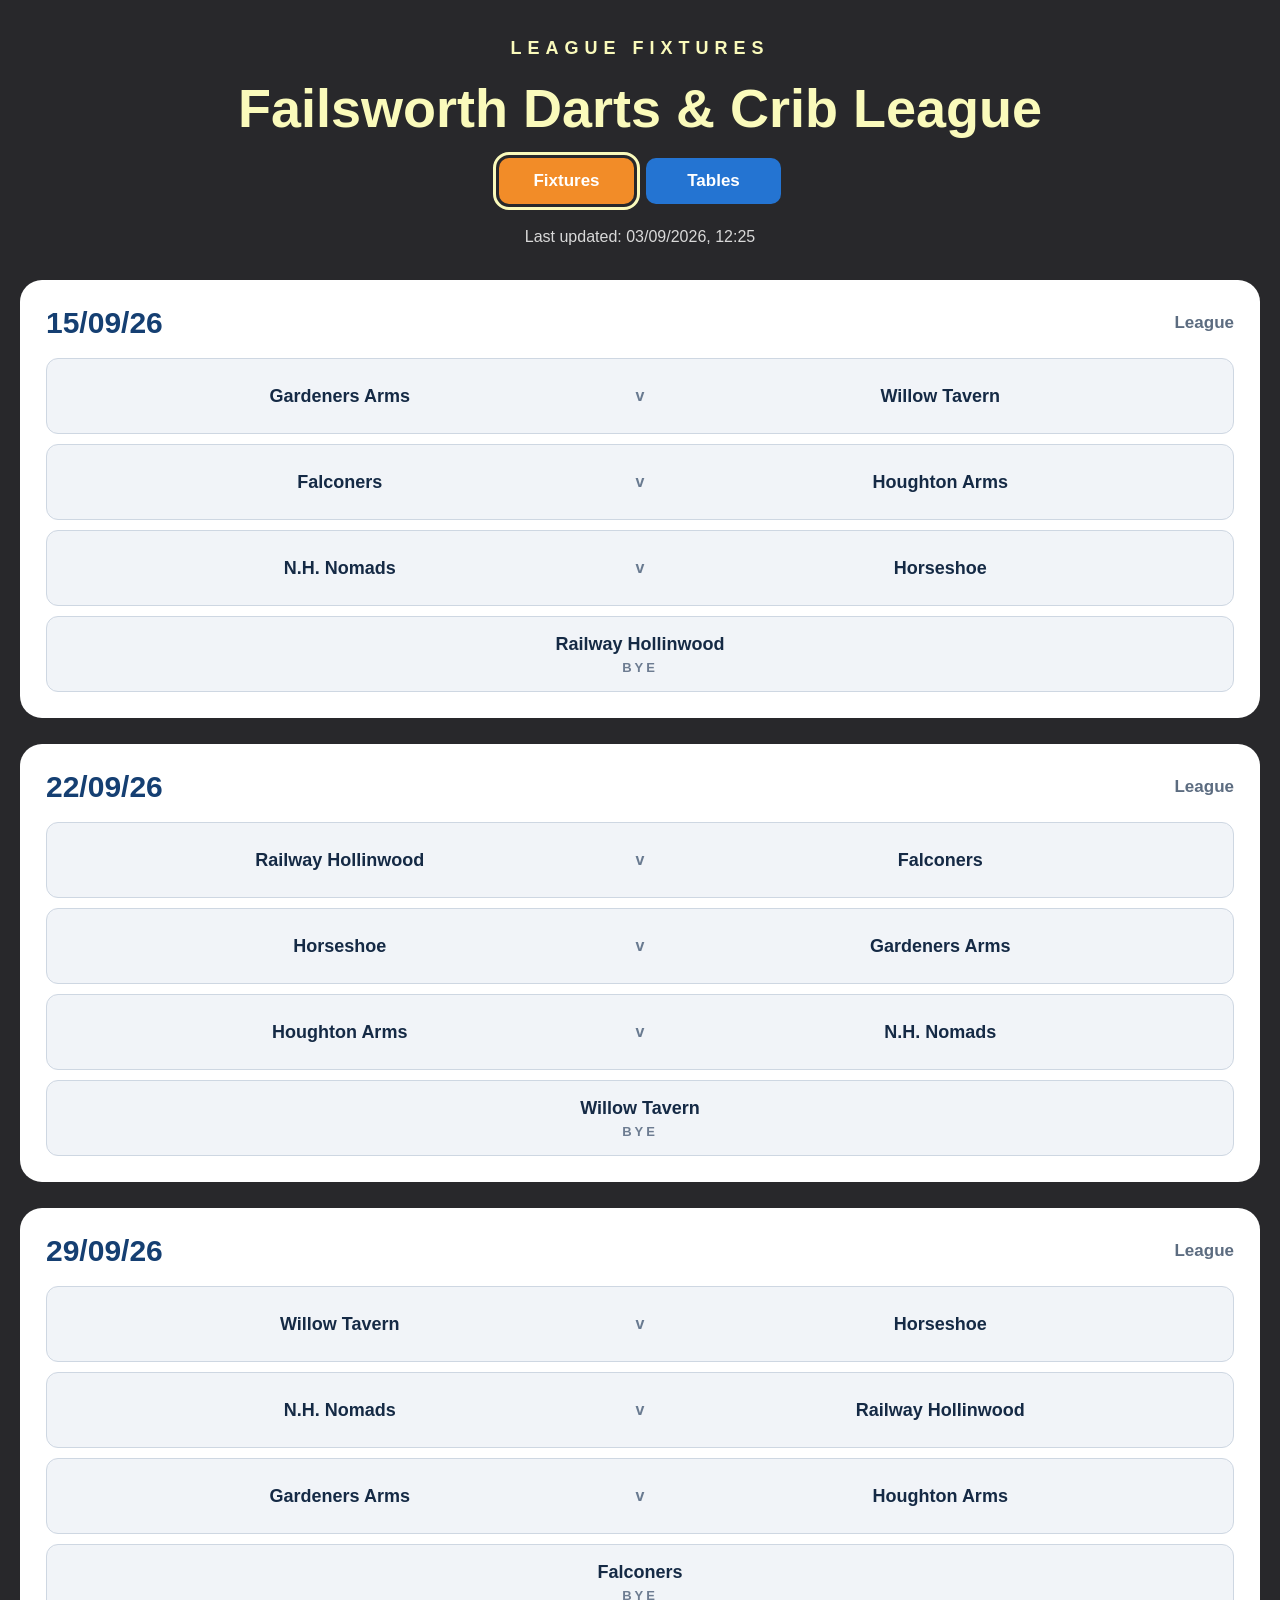
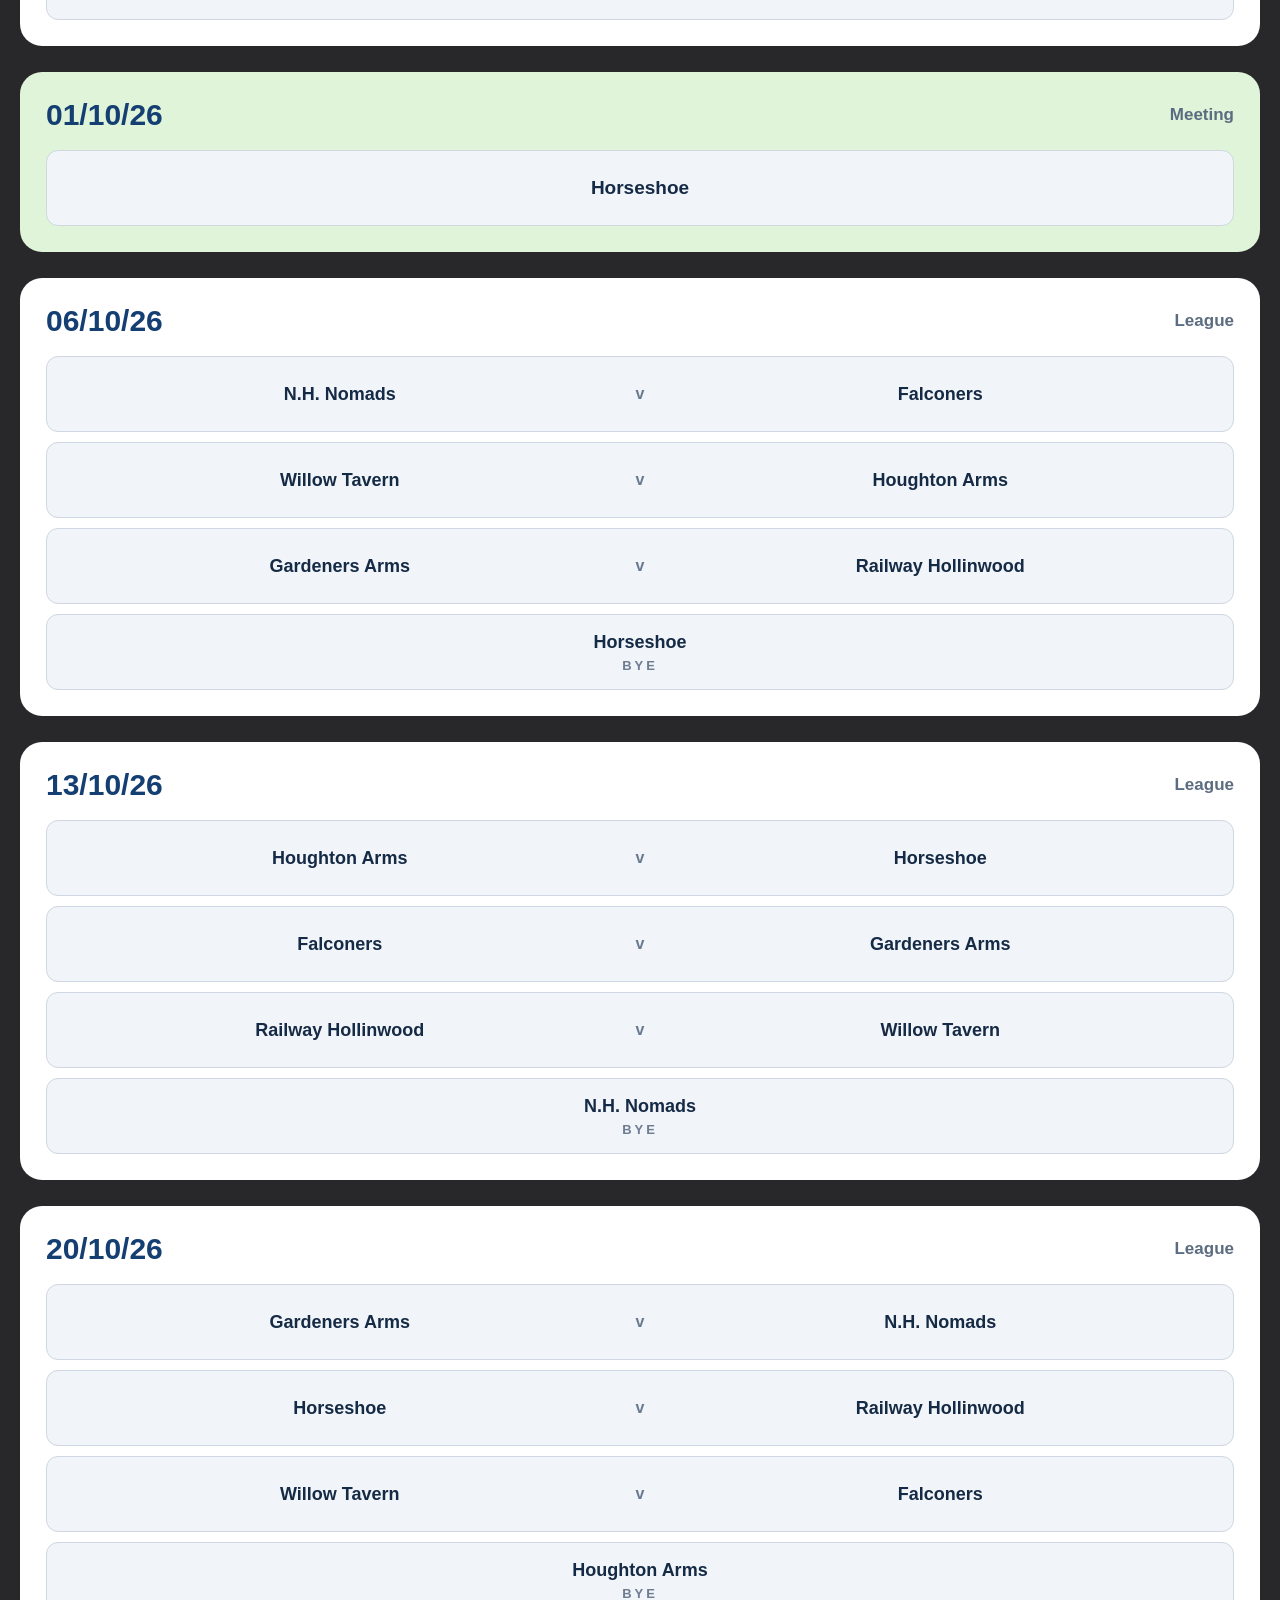
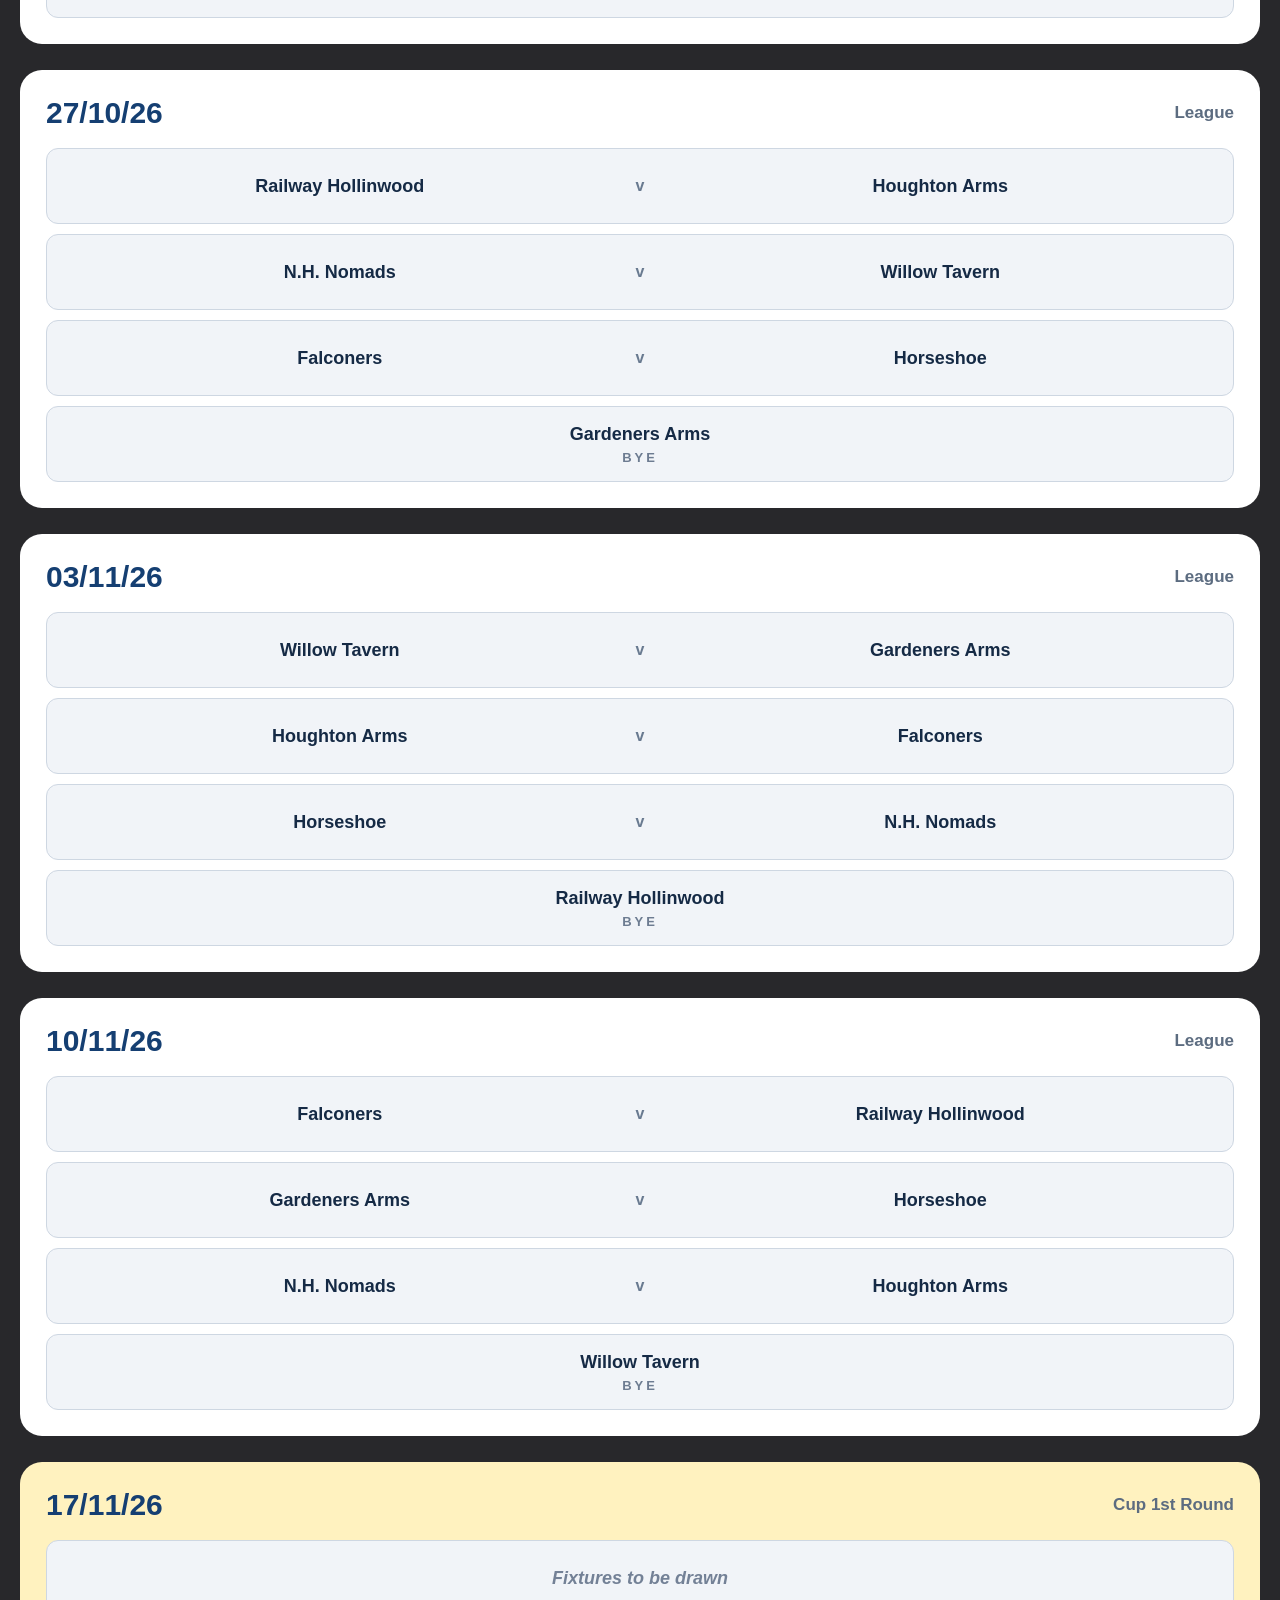
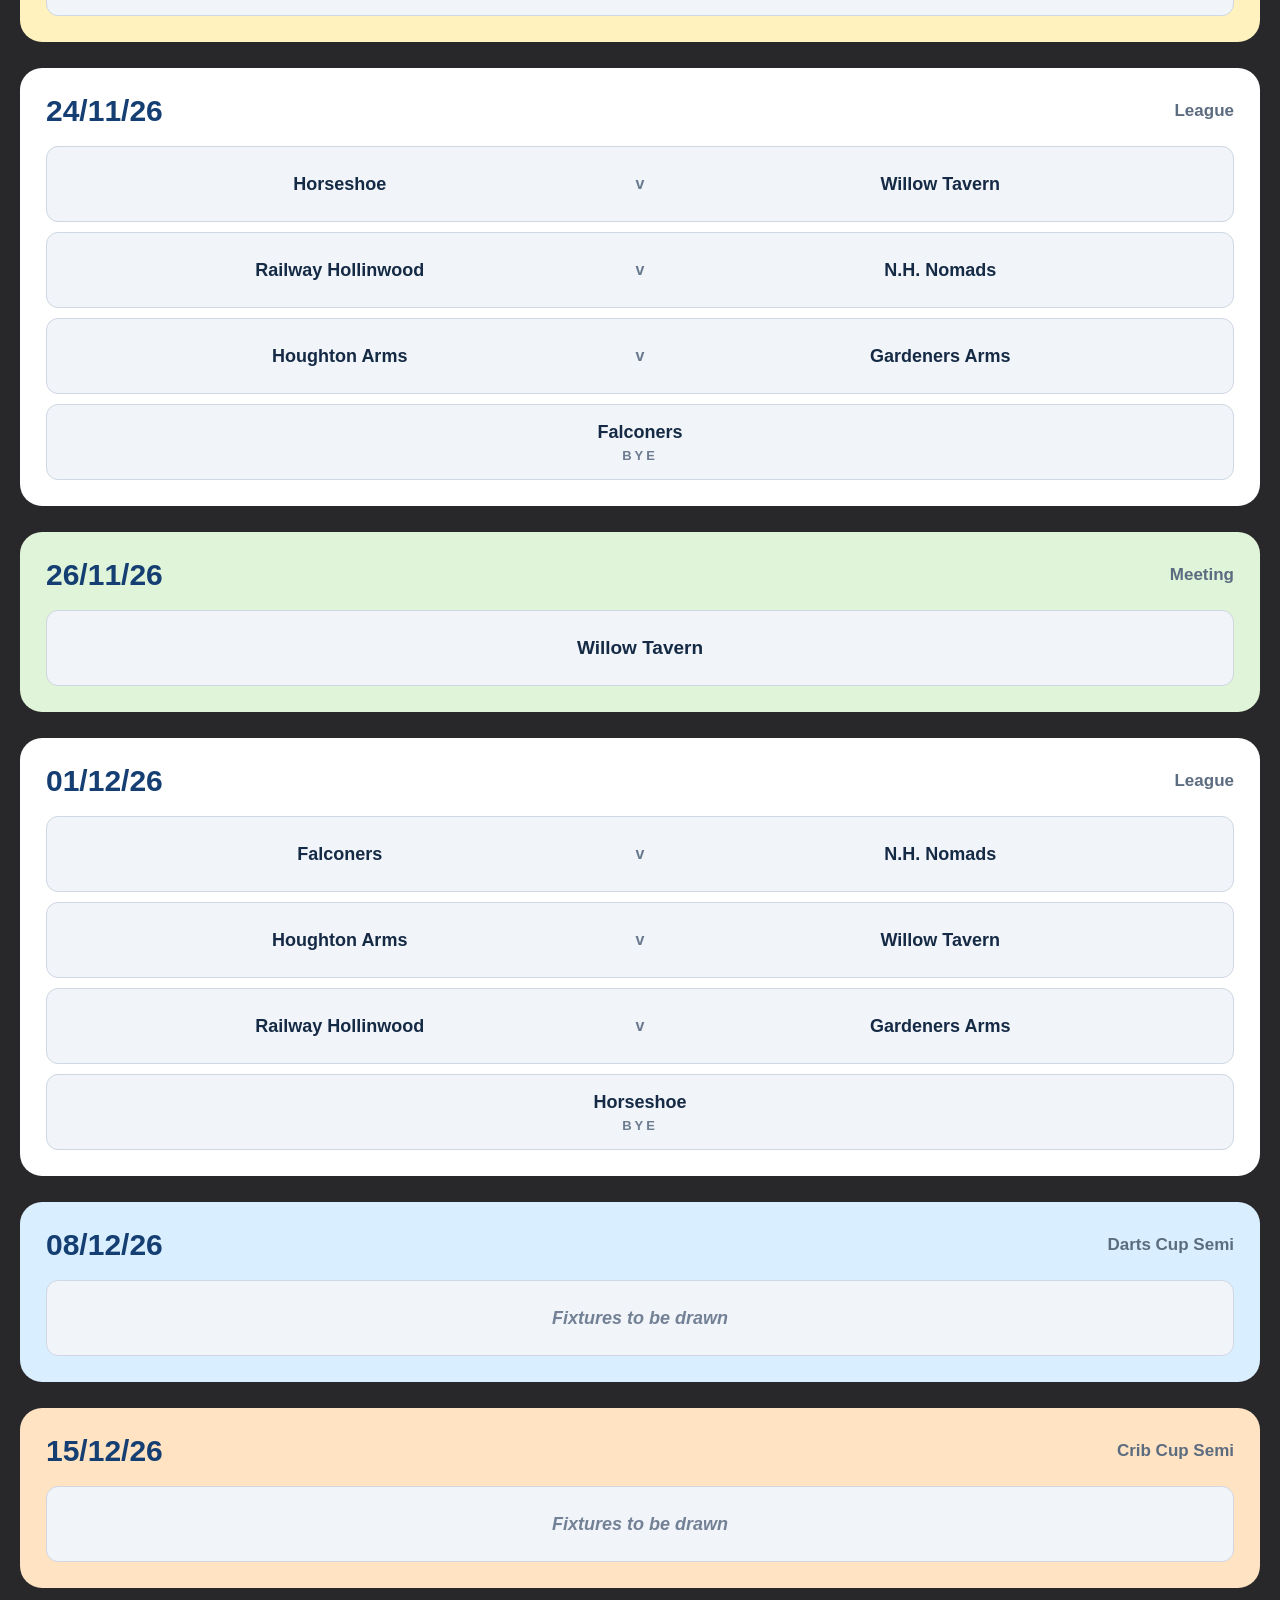
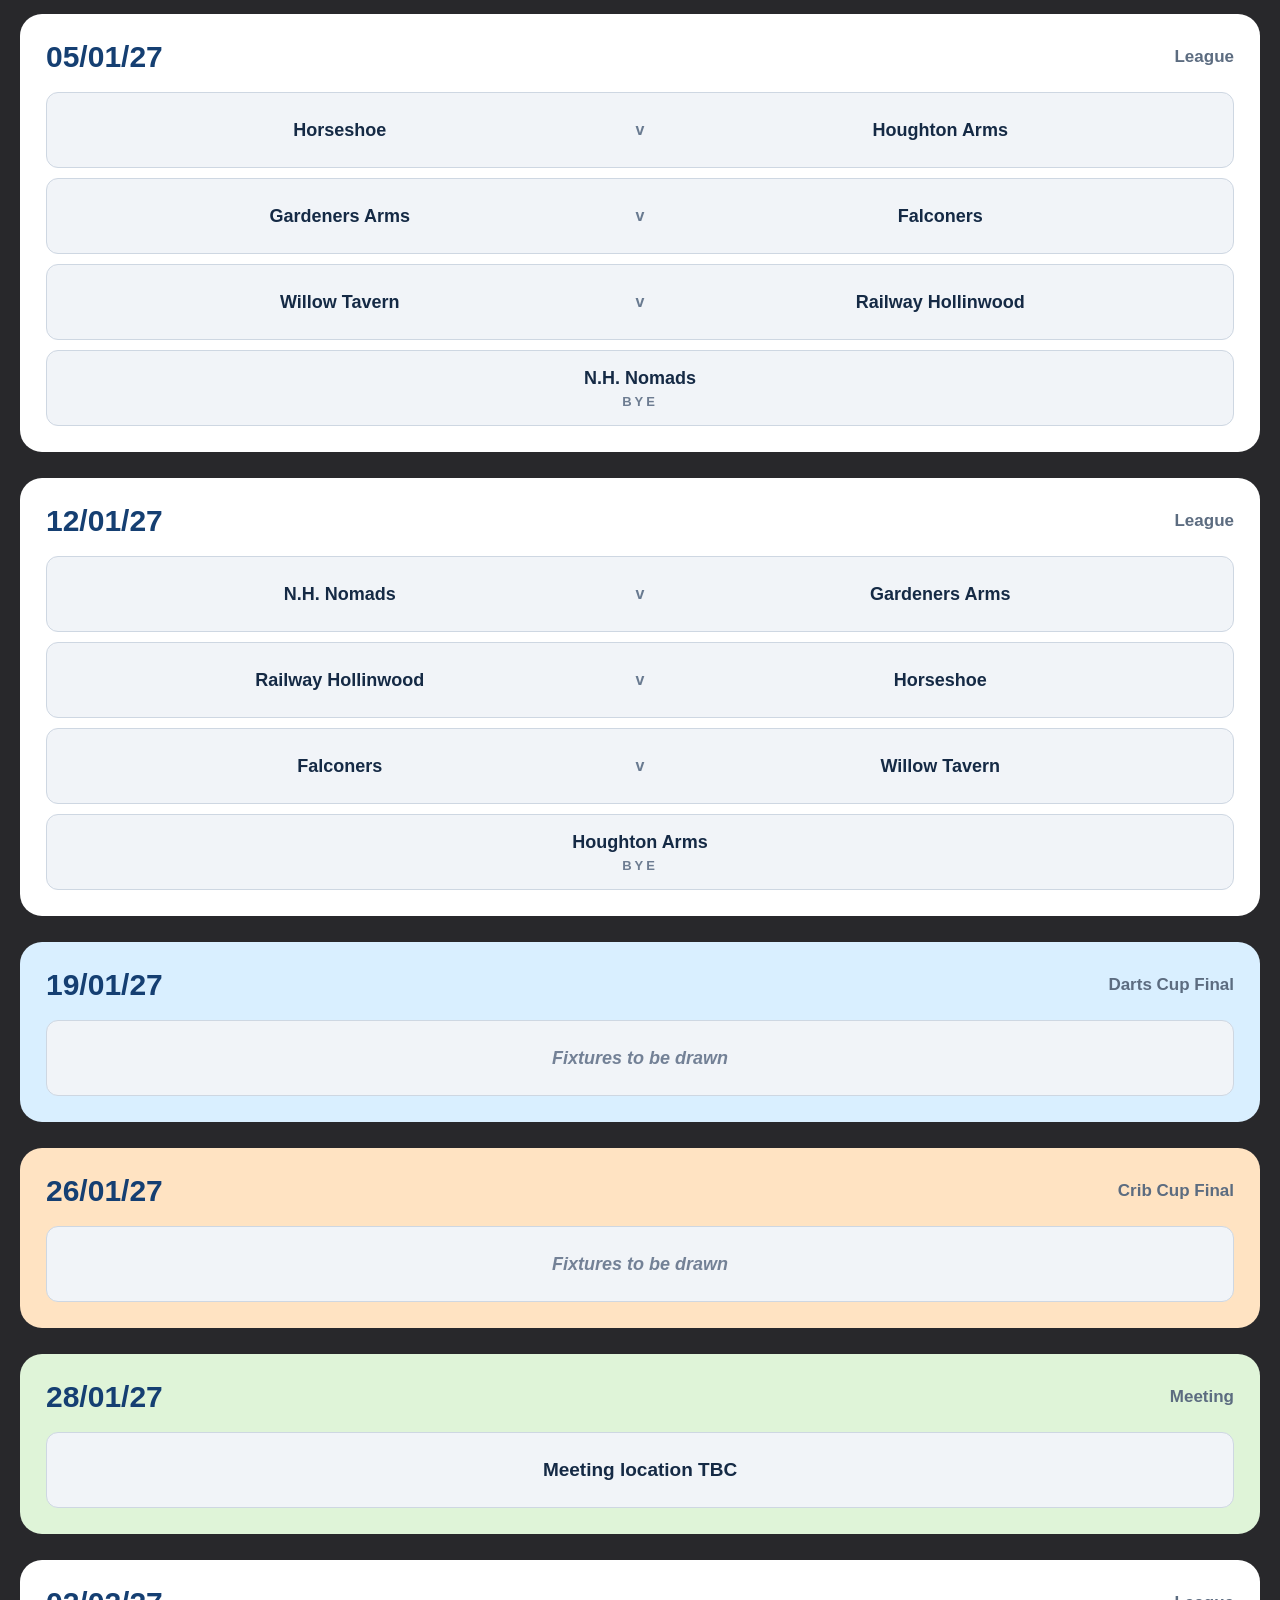
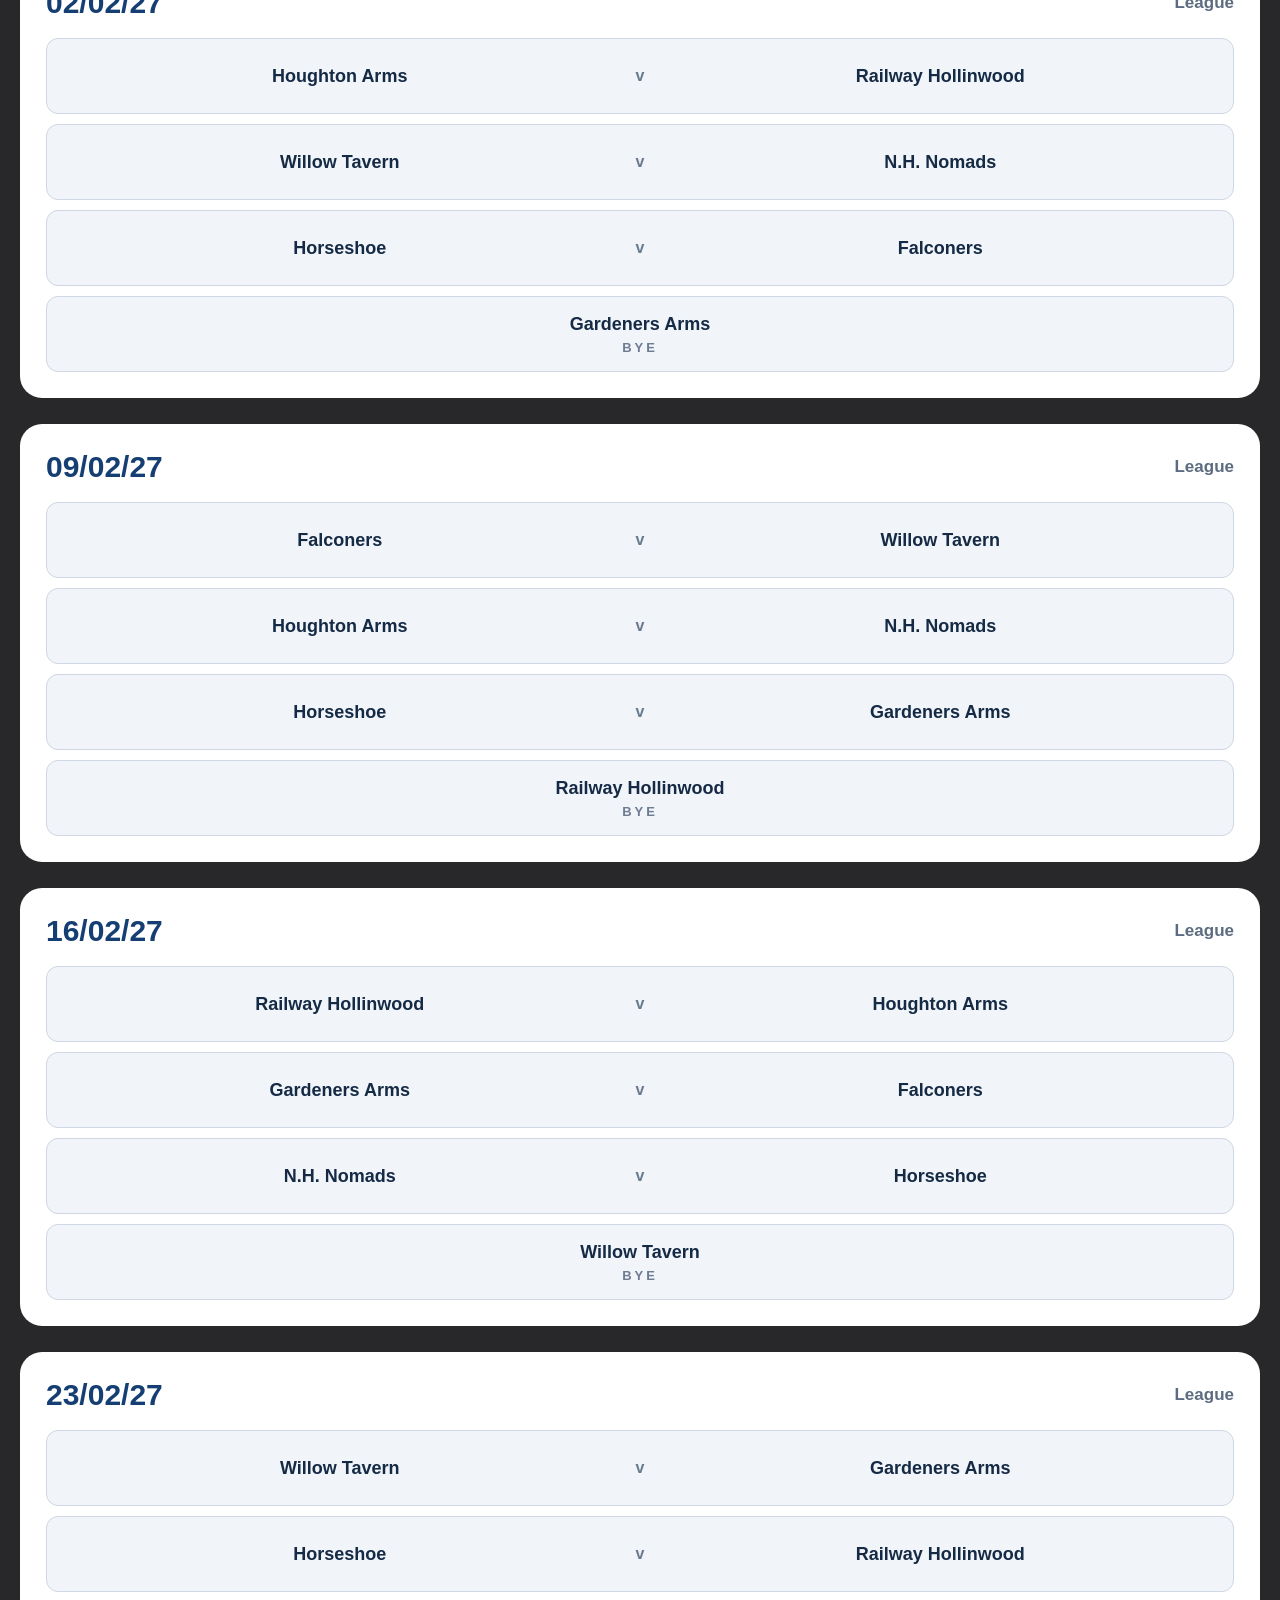
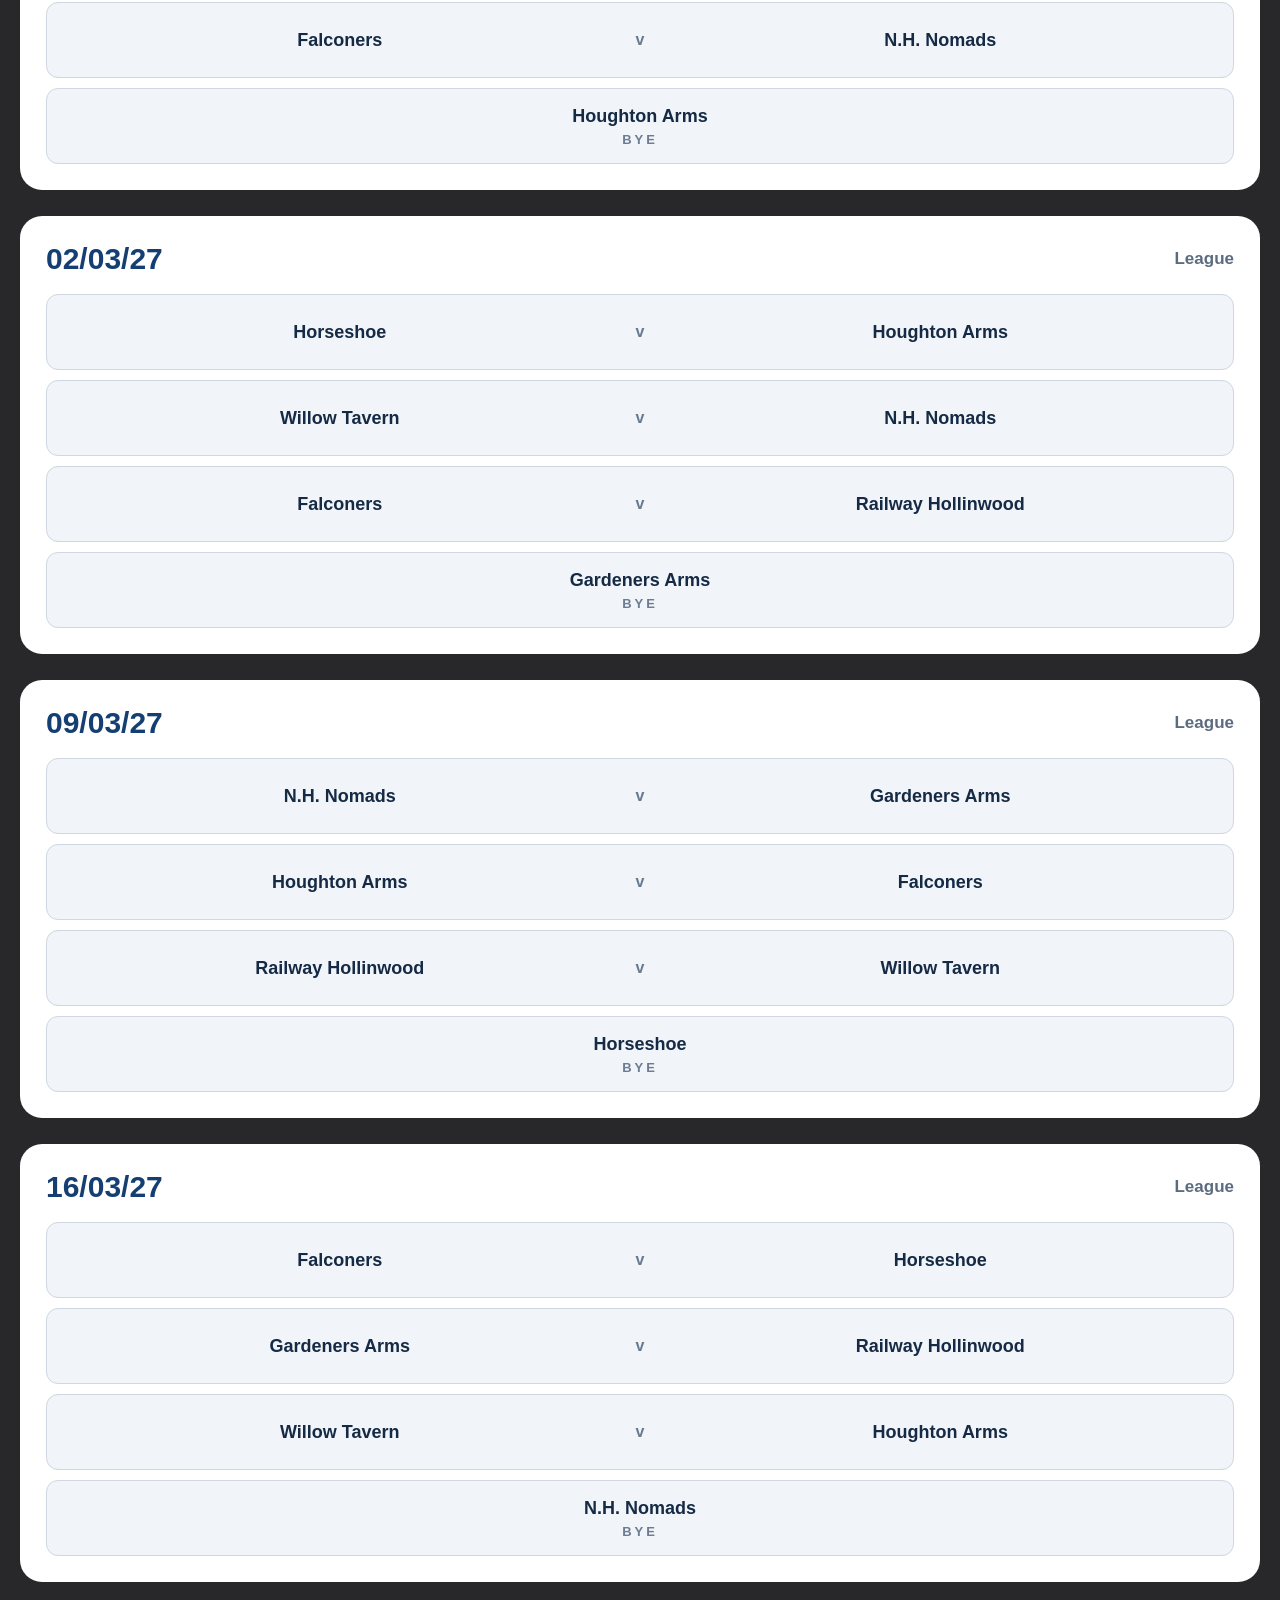
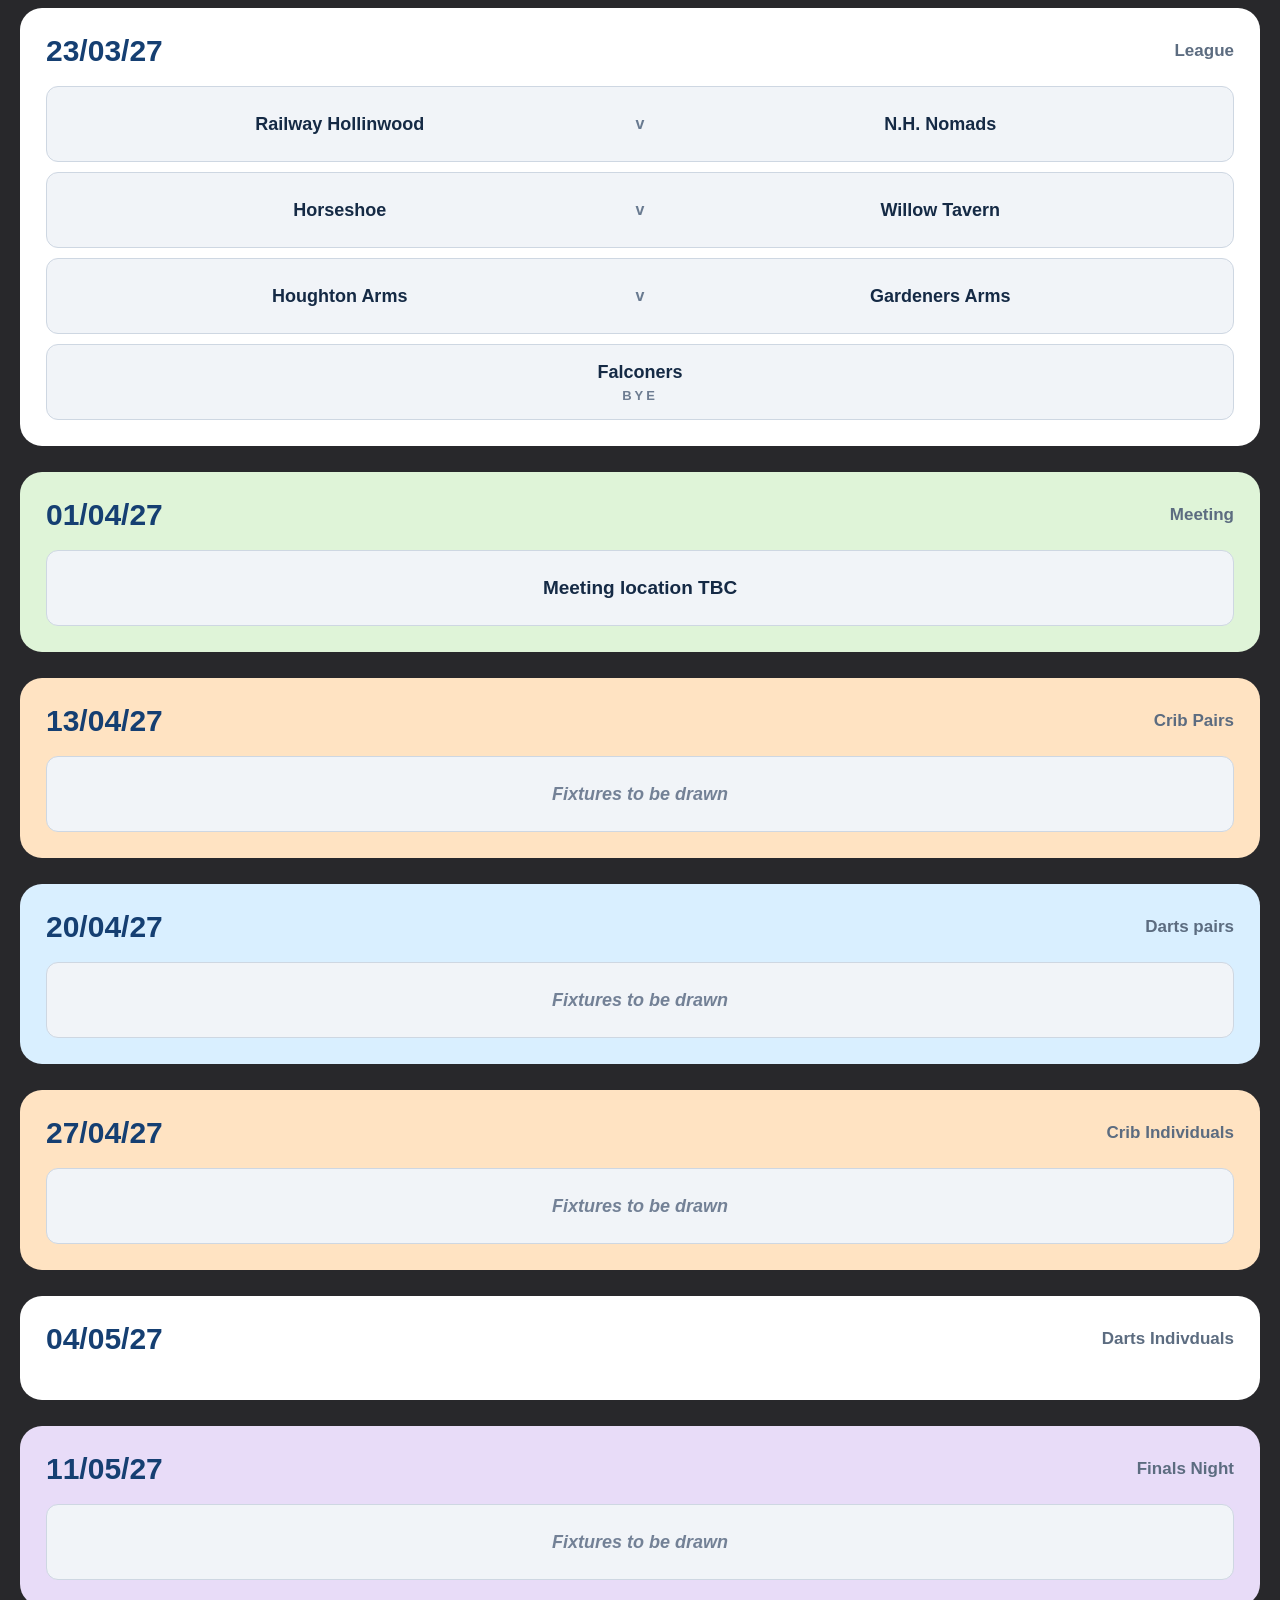
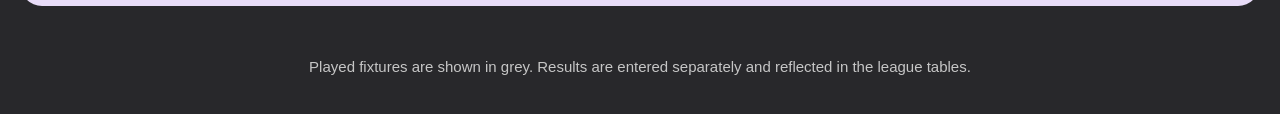
==== commit 23394470: "Update fixtures.html" ====
--- a/fixtures.html
+++ b/fixtures.html
@@ -81,7 +81,7 @@
     </footer>
 
 
-    <script src="app.js"></script>
+     <script src="app.js?v=3"></script>
 
 </body>
 
--- a/styles.css
+++ b/styles.css
@@ -5,293 +5,807 @@
 
 
 /* =========================================================
-   GLOBAL
+   COLOUR SETTINGS
+   ========================================================= */
+
+/*
+   THIS IS THE MAIN SECTION TO EDIT IF YOU WANT TO CHANGE
+   THE WEBSITE COLOURS LATER.
+
+   Example:
+
+   --darts-pale: #d9efff;
+
+   Change the hex number after the colon to whatever colour
+   you want.
+*/
+
+:root {
+
+    /* MAIN WEBSITE BACKGROUND */
+    --background: #28282B;
+
+
+    /* GENERAL TEXT */
+    --text-dark: #152a45;
+
+    --text-light: #ffffff;
+
+    --muted-text: #7d8998;
+
+
+    /* MAIN YELLOW HEADINGS */
+    --heading-yellow: #fafabb;
+
+
+    /* FIXTURES NAVIGATION BUTTON - ORANGE */
+    --fixtures-orange: #f28c28;
+
+    --fixtures-orange-hover: #ff9f3f;
+
+
+    /* TABLES NAVIGATION BUTTON - BLUE */
+    --tables-blue: #2474d2;
+
+    --tables-blue-hover: #3487e8;
+
+
+    /* =============================================
+       DARTS COLOURS
+
+       Change this colour to change:
+       - Darts League table
+       - Darts Cup
+       - Darts Cup Semi
+       - Darts Cup Final
+       - Darts Pairs
+       - Darts Individuals
+       ============================================= */
+
+    --darts-pale: #d9efff;
+
+
+    /* =============================================
+       CRIB COLOURS
+
+       Change this colour to change:
+       - Crib League table
+       - Crib Cup
+       - Crib Cup Semi
+       - Crib Cup Final
+       - Crib Pairs
+       - Crib Individuals
+       ============================================= */
+
+    --crib-pale: #ffe3c2;
+
+
+    /* =============================================
+       MEETING COLOUR
+       ============================================= */
+
+    --meeting-pale: #dff4d8;
+
+
+    /* =============================================
+       FINALS NIGHT COLOUR
+       ============================================= */
+
+    --finals-pale: #e8dcf8;
+
+
+    /* =============================================
+       GENERAL CUP COLOUR
+
+       This is used for fixtures simply called:
+       Cup 1st Round
+       Cup 2nd Round
+       etc.
+
+       Change this if you want generic cup rounds
+       another colour.
+       ============================================= */
+
+    --general-cup-pale: #fff2bf;
+
+
+    /* =============================================
+       GALLON TABLE COLOUR
+       ============================================= */
+
+    --gallon-pale: #fff3c9;
+
+
+    /* ORDINARY LEAGUE FIXTURE CARD */
+    --league-card: #ffffff;
+
+
+    /* NORMAL FIXTURE ROW */
+    --fixture-row: #f1f4f8;
+
+
+    /* PLAYED FIXTURE */
+    --played-row: #bbbbbb;
+
+
+    /* BORDERS */
+    --border: #ced7e2;
+
+}
+
+
+
+/* =========================================================
+   RESET
    ========================================================= */
 
 * {
-    box-sizing: border-box;
-}
+
+    box-sizing:
+        border-box;
+
+}
+
 
 html {
+
     margin: 0;
+
     padding: 0;
-}
+
+}
+
 
 body {
+
     margin: 0;
+
     padding: 0;
 
-    font-family: Arial, Helvetica, sans-serif;
-
-    background: #f3f6fb;
-    color: #172a46;
-
     min-height: 100vh;
-}
-
-
-/* =========================================================
-   MAIN PAGE CONTAINER
-   ========================================================= */
-
-.container,
-main {
-    width: 92%;
+
+    font-family:
+        Arial,
+        Helvetica,
+        sans-serif;
+
+    background:
+        var(--background);
+
+    color:
+        var(--text-light);
+
+}
+
+
+
+/* =========================================================
+   HEADER
+   ========================================================= */
+
+.site-header {
+
+    width: 100%;
+
     max-width: 1400px;
+
     margin: 0 auto;
-}
-
-
-/* =========================================================
-   PAGE HEADER
-   ========================================================= */
-
-header,
-.site-header {
-    text-align: center;
-    padding: 30px 20px 20px;
-}
+
+    padding:
+        38px
+        20px
+        28px;
+
+    text-align:
+        center;
+
+}
+
+
+
+/* SMALL TEXT ABOVE TITLE */
 
 .eyebrow {
-    margin: 0 0 18px;
-
-    font-size: 16px;
-    font-weight: 800;
-
-    letter-spacing: 4px;
-    text-transform: uppercase;
-
-    color: #294b7a;
-}
+
+    margin:
+        0
+        0
+        20px;
+
+    color:
+        var(--heading-yellow);
+
+    font-size:
+        18px;
+
+    font-weight:
+        800;
+
+    letter-spacing:
+        6px;
+
+    text-transform:
+        uppercase;
+
+}
+
+
+
+/* MAIN WEBSITE TITLE */
 
 h1 {
+
+    margin:
+        0
+        auto
+        20px;
+
+    color:
+        var(--heading-yellow);
+
+    font-size:
+        54px;
+
+    line-height:
+        1.1;
+
+    font-weight:
+        800;
+
+}
+
+
+
+/* =========================================================
+   NAVIGATION
+   ========================================================= */
+
+.top-nav {
+
+    display:
+        flex;
+
+    justify-content:
+        center;
+
+    align-items:
+        center;
+
+    gap:
+        12px;
+
+    margin:
+        10px
+        auto
+        20px;
+
+}
+
+
+.top-nav a {
+
+    min-width:
+        135px;
+
+    padding:
+        13px
+        26px;
+
+    border-radius:
+        10px;
+
+    color:
+        #ffffff;
+
+    font-size:
+        17px;
+
+    font-weight:
+        800;
+
+    text-decoration:
+        none;
+
+    transition:
+        0.2s ease;
+
+}
+
+
+
+/* =============================================
+   FIXTURES BUTTON
+
+   CHANGE:
+   --fixtures-orange
+   at the top of this stylesheet.
+   ============================================= */
+
+.fixtures-button {
+
+    background:
+        var(--fixtures-orange);
+
+}
+
+
+.fixtures-button:hover {
+
+    background:
+        var(--fixtures-orange-hover);
+
+}
+
+
+
+/* =============================================
+   TABLES BUTTON
+
+   CHANGE:
+   --tables-blue
+   at the top of this stylesheet.
+   ============================================= */
+
+.tables-button {
+
+    background:
+        var(--tables-blue);
+
+}
+
+
+.tables-button:hover {
+
+    background:
+        var(--tables-blue-hover);
+
+}
+
+
+
+/* ACTIVE PAGE BUTTON */
+
+.top-nav a.active {
+
+    outline:
+        3px solid
+        var(--heading-yellow);
+
+    outline-offset:
+        3px;
+
+}
+
+
+
+/* =========================================================
+   LAST UPDATED
+   ========================================================= */
+
+.updated {
+
+    min-height:
+        24px;
+
+    margin:
+        24px
+        0
+        0;
+
+    color:
+        #d9d9d9;
+
+    font-size:
+        16px;
+
+}
+
+
+
+/* =========================================================
+   MAIN PAGE
+   ========================================================= */
+
+.page-wrap {
+
+    width:
+        calc(100% - 40px);
+
+    max-width:
+        1400px;
+
+    margin:
+        0 auto;
+
+}
+
+
+
+/* =========================================================
+   GENERAL PANELS
+   ========================================================= */
+
+.panel {
+
+    padding:
+        28px;
+
+    margin-bottom:
+        26px;
+
+    border-radius:
+        22px;
+
+    color:
+        var(--text-dark);
+
+}
+
+
+
+/* =========================================================
+   TABLE HEADINGS
+   ========================================================= */
+
+.panel h2 {
+
+    margin:
+        0
+        0
+        20px;
+
+    font-size:
+        30px;
+
+    font-weight:
+        800;
+
+    color:
+        var(--text-dark);
+
+}
+
+
+
+/* =========================================================
+   DARTS TABLE
+
+   TO CHANGE THIS COLOUR:
+   Change --darts-pale at the top.
+   ========================================================= */
+
+.darts-table-panel {
+
+    background:
+        var(--darts-pale);
+
+}
+
+
+
+/* =========================================================
+   CRIB TABLE
+
+   TO CHANGE THIS COLOUR:
+   Change --crib-pale at the top.
+   ========================================================= */
+
+.crib-table-panel {
+
+    background:
+        var(--crib-pale);
+
+}
+
+
+
+/* =========================================================
+   GALLON TABLE
+
+   TO CHANGE THIS COLOUR:
+   Change --gallon-pale at the top.
+   ========================================================= */
+
+.gallon-table-panel {
+
+    background:
+        var(--gallon-pale);
+
+}
+
+
+
+/* =========================================================
+   TABLES
+   ========================================================= */
+
+.table-wrap {
+
+    width:
+        100%;
+
+    overflow-x:
+        auto;
+
+    border-radius:
+        12px;
+
+}
+
+
+table {
+
+    width:
+        100%;
+
+    border-collapse:
+        collapse;
+
+    background:
+        rgba(
+            255,
+            255,
+            255,
+            0.55
+        );
+
+    color:
+        var(--text-dark);
+
+}
+
+
+
+/* TABLE HEADER */
+
+thead {
+
+    background:
+        #183d68;
+
+    color:
+        #ffffff;
+
+}
+
+
+th {
+
+    padding:
+        14px
+        12px;
+
+    font-size:
+        16px;
+
+    font-weight:
+        800;
+
+    text-align:
+        center;
+
+    white-space:
+        nowrap;
+
+}
+
+
+
+/* TABLE CELLS */
+
+td {
+
+    padding:
+        14px
+        12px;
+
+    border-bottom:
+        1px solid
+        rgba(
+            0,
+            0,
+            0,
+            0.12
+        );
+
+    font-size:
+        16px;
+
+    text-align:
+        center;
+
+}
+
+
+
+/* TEAM NAME */
+
+td:first-child {
+
+    font-weight:
+        800;
+
+}
+
+
+
+/* =========================================================
+   FIXTURE DATE CARD
+   ========================================================= */
+
+.fixture-week {
+
+    margin-bottom:
+        26px;
+
+    padding:
+        26px;
+
+    border-radius:
+        22px;
+
+    color:
+        var(--text-dark);
+
+}
+
+
+
+/* =========================================================
+   ORDINARY LEAGUE FIXTURES
+
+   CHANGE --league-card AT THE TOP IF YOU WANT
+   ORDINARY LEAGUE DATES ANOTHER COLOUR.
+   ========================================================= */
+
+.league-fixture {
+
+    background:
+        var(--league-card);
+
+}
+
+
+
+/* =========================================================
+   DARTS CUP / DARTS PAIRS / DARTS INDIVIDUALS
+
+   TO CHANGE THIS COLOUR:
+   Change --darts-pale at the top.
+   ========================================================= */
+
+.darts-cup-fixture {
+
+    background:
+        var(--darts-pale);
+
+}
+
+
+
+/* =========================================================
+   CRIB CUP / CRIB PAIRS / CRIB INDIVIDUALS
+
+   TO CHANGE THIS COLOUR:
+   Change --crib-pale at the top.
+   ========================================================= */
+
+.crib-cup-fixture {
+
+    background:
+        var(--crib-pale);
+
+}
+
+
+
+/* =========================================================
+   GENERIC CUP ROUNDS
+
+   Example:
+   Cup 1st Round
+
+   TO CHANGE:
+   --general-cup-pale
+   ========================================================= */
+
+.general-cup-fixture {
+
+    background:
+        var(--general-cup-pale);
+
+}
+
+
+
+/* =========================================================
+   MEETINGS
+
+   TO CHANGE:
+   --meeting-pale
+   ========================================================= */
+
+.meeting-fixture {
+
+    background:
+        var(--meeting-pale);
+
+}
+
+
+
+/* =========================================================
+   FINALS NIGHT
+
+   TO CHANGE:
+   --finals-pale
+   ========================================================= */
+
+.finals-fixture {
+
+    background:
+        var(--finals-pale);
+
+}
+
+
+
+/* =========================================================
+   FIXTURE DATE + TYPE
+   ========================================================= */
+
+.fixture-week-heading {
+
+    display:
+        flex;
+
+    justify-content:
+        space-between;
+
+    align-items:
+        center;
+
+    gap:
+        20px;
+
+    margin-bottom:
+        18px;
+
+}
+
+
+.fixture-week-heading h2 {
+
     margin: 0;
 
-    font-size: 52px;
-    line-height: 1.1;
-
-    font-weight: 800;
-
-    color: #203a60;
-}
-
-.updated,
-#updated {
-    margin-top: 20px;
-
-    font-size: 16px;
-
-    color: #6e7d91;
-}
-
-
-/* =========================================================
-   NAVIGATION BUTTONS
-   ========================================================= */
-
-.nav-buttons,
-.page-nav {
-    display: flex;
-
-    justify-content: center;
-    align-items: center;
-
-    gap: 12px;
-
-    margin: 10px auto 28px;
-}
-
-.nav-buttons a,
-.page-nav a {
-    display: inline-block;
-
-    min-width: 120px;
-
-    padding: 12px 24px;
-
-    border-radius: 8px;
-
-    background: #ffffff;
-
-    border: 2px solid #355984;
-
-    color: #355984;
-
-    font-size: 16px;
-    font-weight: 700;
-
-    text-decoration: none;
-
-    text-align: center;
-
-    transition:
-        background 0.2s ease,
-        color 0.2s ease,
-        transform 0.2s ease;
-}
-
-.nav-buttons a:hover,
-.page-nav a:hover {
-    background: #355984;
-    color: #ffffff;
-
-    transform: translateY(-1px);
-}
-
-.nav-buttons a.active,
-.page-nav a.active {
-    background: #355984;
-    color: #ffffff;
-}
-
-
-/* =========================================================
-   GENERAL PANELS
-   ========================================================= */
-
-.panel {
-    background: #ffffff;
-
-    border-radius: 20px;
-
-    padding: 24px;
-
-    margin-bottom: 24px;
-
-    box-shadow:
-        0 10px 30px rgba(31, 53, 82, 0.08);
-}
-
-
-/* =========================================================
-   LEAGUE TABLE TITLES
-   ========================================================= */
-
-.panel h2,
-.table-title {
-    margin: 0 0 18px;
-
-    font-size: 26px;
-    font-weight: 800;
-
-    color: #294b7a;
-}
-
-
-/* =========================================================
-   TABLES
-   ========================================================= */
-
-.table-wrap {
-    width: 100%;
-    overflow-x: auto;
-}
-
-table {
-    width: 100%;
-
-    border-collapse: collapse;
-
-    background: #ffffff;
-}
-
-thead {
-    background: #355984;
-    color: #ffffff;
-}
-
-th {
-    padding: 14px 12px;
-
-    font-size: 16px;
-    font-weight: 700;
-
-    text-align: center;
-
-    white-space: nowrap;
-}
-
-td {
-    padding: 14px 12px;
-
-    font-size: 16px;
-
-    text-align: center;
-
-    border-bottom: 1px solid #dfe5ed;
-}
-
-tbody tr:nth-child(even) {
-    background: #f7f9fc;
-}
-
-tbody tr:hover {
-    background: #eef3f9;
-}
-
-td:first-child {
-    font-weight: 700;
-}
-
-
-/* Team name column */
-
-th:nth-child(2),
-td:nth-child(2) {
-    text-align: left;
-}
-
-
-/* =========================================================
-   FIXTURE WEEK / DATE CARD
-   ========================================================= */
-
-.fixture-week {
-    background: #ffffff;
-
-    border-radius: 20px;
-
-    padding: 24px;
-
-    margin-bottom: 24px;
-
-    box-shadow:
-        0 10px 30px rgba(31, 53, 82, 0.08);
-}
-
-
-/* =========================================================
-   FIXTURE DATE + TYPE HEADER
-   ========================================================= */
-
-.fixture-week-heading {
-    display: flex;
-
-    justify-content: space-between;
-    align-items: center;
-
-    gap: 20px;
-
-    margin-bottom: 18px;
-}
-
-.fixture-week-heading h2 {
-    margin: 0;
-
-    font-size: 28px;
-    font-weight: 800;
-
-    color: #294b7a;
-}
+    color:
+        #153f72;
+
+    font-size:
+        30px;
+
+    font-weight:
+        900;
+
+}
+
 
 .fixture-type {
-    font-size: 16px;
-    font-weight: 700;
-
-    color: #68778c;
-
-    text-align: right;
-}
+
+    color:
+        #5c6c80;
+
+    font-size:
+        17px;
+
+    font-weight:
+        800;
+
+    text-align:
+        right;
+
+}
+
 
 
 /* =========================================================
@@ -299,12 +813,18 @@
    ========================================================= */
 
 .fixture-list {
-    display: flex;
-
-    flex-direction: column;
-
-    gap: 10px;
-}
+
+    display:
+        flex;
+
+    flex-direction:
+        column;
+
+    gap:
+        10px;
+
+}
+
 
 
 /* =========================================================
@@ -312,543 +832,681 @@
    ========================================================= */
 
 .fixture-row {
-    display: grid;
+
+    display:
+        grid;
 
     grid-template-columns:
         minmax(0, 1fr)
-        60px
+        55px
         minmax(0, 1fr);
 
-    align-items: center;
-
-    width: 100%;
-
-    min-height: 72px;
-
-    padding: 12px 20px;
-
-    background: #f1f4f8;
-
-    border: 1px solid #dce3ec;
-
-    border-radius: 12px;
-}
-
-
-/* =========================================================
-   NORMAL FIXTURE TEAMS
-   ========================================================= */
+    align-items:
+        center;
+
+    width:
+        100%;
+
+    min-height:
+        76px;
+
+    padding:
+        14px
+        20px;
+
+    border:
+        1px solid
+        var(--border);
+
+    border-radius:
+        12px;
+
+    background:
+        var(--fixture-row);
+
+}
+
+
+
+/* TEAM NAMES */
 
 .fixture-team {
-    width: 100%;
-
-    font-size: 18px;
-    font-weight: 700;
-
-    color: #172a46;
-
-    text-align: center;
-}
+
+    width:
+        100%;
+
+    color:
+        var(--text-dark);
+
+    font-size:
+        18px;
+
+    font-weight:
+        800;
+
+    text-align:
+        center;
+
+}
+
 
 .home-team {
-    text-align: center;
-}
+
+    text-align:
+        center;
+
+}
+
 
 .away-team {
-    text-align: center;
-}
-
-
-/* =========================================================
-   V BETWEEN TEAMS
-   ========================================================= */
+
+    text-align:
+        center;
+
+}
+
+
+
+/* V */
 
 .fixture-v {
-    width: 100%;
-
-    font-size: 16px;
-    font-weight: 700;
-
-    color: #68778c;
-
-    text-align: center;
-}
-
-
-/* =========================================================
-   BYE FIXTURE
-   ========================================================= */
-
-/*
-   BYE uses exactly the same three-column layout as a normal
-   fixture.
-
-   The team occupies the middle of the row and BYE is shown
-   underneath it.
-
-   This prevents BYE fixtures being aligned to the left/right.
-*/
+
+    color:
+        #697a90;
+
+    font-weight:
+        800;
+
+    text-align:
+        center;
+
+}
+
+
+
+/* =========================================================
+   BYE
+
+   CENTRED ACROSS THE WHOLE FIXTURE.
+   ========================================================= */
 
 .fixture-row.bye {
-    display: grid;
-
-    grid-template-columns:
-        minmax(0, 1fr)
-        minmax(200px, 1fr)
-        minmax(0, 1fr);
-
-    align-items: center;
-
-    justify-items: center;
-
-    width: 100%;
-
-    min-height: 72px;
-
-    padding: 12px 20px;
-
-    text-align: center;
-}
+
+    display:
+        flex;
+
+    flex-direction:
+        column;
+
+    justify-content:
+        center;
+
+    align-items:
+        center;
+
+    text-align:
+        center;
+
+}
+
 
 .bye-team {
-    grid-column: 2;
-
-    width: 100%;
-
-    font-size: 18px;
-    font-weight: 700;
-
-    color: #172a46;
-
-    text-align: center;
-}
+
+    width:
+        100%;
+
+    color:
+        var(--text-dark);
+
+    font-size:
+        18px;
+
+    font-weight:
+        800;
+
+    text-align:
+        center;
+
+}
+
 
 .bye-label {
-    grid-column: 2;
-
-    width: 100%;
-
-    margin-top: 3px;
-
-    font-size: 14px;
-    font-weight: 800;
-
-    letter-spacing: 2px;
-
-    color: #68778c;
-
-    text-align: center;
-}
-
-
-/* =========================================================
-   MEETING ROW
-   ========================================================= */
-
-/*
-   Meeting locations are centred in exactly the same position
-   as the centre of a normal fixture.
-*/
-
-.fixture-row.meeting-row,
-.meeting-row {
-    display: grid;
-
-    grid-template-columns:
-        minmax(0, 1fr)
-        minmax(200px, 1fr)
-        minmax(0, 1fr);
-
-    align-items: center;
-
-    justify-items: center;
-
-    width: 100%;
-
-    min-height: 72px;
-
-    padding: 12px 20px;
-
-    background: #f1f4f8;
-
-    border: 1px solid #dce3ec;
-
-    border-radius: 12px;
-
-    text-align: center;
-}
+
+    width:
+        100%;
+
+    margin-top:
+        5px;
+
+    color:
+        #6d7c91;
+
+    font-size:
+        13px;
+
+    font-weight:
+        900;
+
+    letter-spacing:
+        3px;
+
+    text-align:
+        center;
+
+}
+
+
+
+/* =========================================================
+   MEETING LOCATION
+
+   CENTRED.
+   ========================================================= */
+
+.fixture-row.meeting-row {
+
+    display:
+        flex;
+
+    justify-content:
+        center;
+
+    align-items:
+        center;
+
+    text-align:
+        center;
+
+}
+
 
 .meeting-location {
-    grid-column: 2;
-
-    width: 100%;
-
-    font-size: 18px;
-    font-weight: 700;
-
-    color: #172a46;
-
-    text-align: center;
-}
+
+    width:
+        100%;
+
+    color:
+        var(--text-dark);
+
+    font-size:
+        19px;
+
+    font-weight:
+        800;
+
+    text-align:
+        center;
+
+}
+
+
+
+/* =========================================================
+   FIXTURES TO BE DRAWN
+
+   Used for:
+   - Cup rounds
+   - Darts Pairs
+   - Crib Pairs
+   - Darts Individuals
+   - Crib Individuals
+   - Finals Night
+   ========================================================= */
+
+.fixture-row.empty-fixture {
+
+    display:
+        flex;
+
+    justify-content:
+        center;
+
+    align-items:
+        center;
+
+    text-align:
+        center;
+
+}
+
+
+.empty-fixture-text {
+
+    width:
+        100%;
+
+    color:
+        #738196;
+
+    font-size:
+        18px;
+
+    font-weight:
+        800;
+
+    font-style:
+        italic;
+
+    text-align:
+        center;
+
+}
+
 
 
 /* =========================================================
    PLAYED FIXTURES
+
+   CHANGE --played-row AT THE TOP TO ALTER GREY.
    ========================================================= */
 
 .fixture-row.played {
-    background: #e2e5e9;
-
-    border-color: #d2d6dc;
-
-    opacity: 0.55;
-}
-
-.fixture-row.played .fixture-team,
-.fixture-row.played .fixture-v,
-.fixture-row.played .bye-team,
-.fixture-row.played .bye-label {
-    color: #6d7580;
-}
+
+    background:
+        var(--played-row);
+
+    border-color:
+        #999999;
+
+    opacity:
+        0.58;
+
+}
+
 
 
 /* =========================================================
    FOOTER
    ========================================================= */
 
-footer,
 .site-footer {
-    width: 100%;
-
-    padding: 20px;
-
-    margin-top: 20px;
-
-    text-align: center;
-
-    font-size: 14px;
-
-    color: #7b8797;
-}
+
+    width:
+        calc(100% - 30px);
+
+    max-width:
+        1400px;
+
+    margin:
+        30px
+        auto
+        0;
+
+    padding:
+        20px
+        10px
+        35px;
+
+    color:
+        #c6c6c6;
+
+    font-size:
+        15px;
+
+    line-height:
+        1.5;
+
+    text-align:
+        center;
+
+}
+
 
 
 /* =========================================================
    TABLET
    ========================================================= */
 
-@media (max-width: 1000px) {
-
-    .container,
-    main {
-        width: 94%;
-    }
+@media (
+    max-width: 900px
+) {
+
 
     h1 {
-        font-size: 42px;
-    }
+
+        font-size:
+            42px;
+
+    }
+
+
+    .page-wrap {
+
+        width:
+            calc(100% - 24px);
+
+    }
+
 
     .panel,
     .fixture-week {
-        padding: 20px;
-    }
+
+        padding:
+            22px;
+
+    }
+
+
+}
+
+
+
+/* =========================================================
+   MOBILE PHONE
+   ========================================================= */
+
+@media (
+    max-width: 600px
+) {
+
+
+    /* HEADER */
+
+    .site-header {
+
+        padding:
+            28px
+            16px
+            20px;
+
+    }
+
+
+    .eyebrow {
+
+        font-size:
+            13px;
+
+        letter-spacing:
+            4px;
+
+        margin-bottom:
+            16px;
+
+    }
+
+
+    h1 {
+
+        font-size:
+            32px;
+
+        line-height:
+            1.15;
+
+    }
+
+
+
+    /* NAV BUTTONS */
+
+    .top-nav {
+
+        width:
+            100%;
+
+        gap:
+            10px;
+
+    }
+
+
+    .top-nav a {
+
+        flex:
+            1 1 0;
+
+        min-width:
+            0;
+
+        max-width:
+            180px;
+
+        padding:
+            11px
+            10px;
+
+        font-size:
+            15px;
+
+    }
+
+
+
+    /* UPDATED */
+
+    .updated {
+
+        margin-top:
+            18px;
+
+        font-size:
+            13px;
+
+    }
+
+
+
+    /* PAGE */
+
+    .page-wrap {
+
+        width:
+            calc(100% - 16px);
+
+    }
+
+
+
+    /* CARDS */
+
+    .panel,
+    .fixture-week {
+
+        padding:
+            16px;
+
+        margin-bottom:
+            16px;
+
+        border-radius:
+            17px;
+
+    }
+
+
+
+    /* TABLE TITLES */
+
+    .panel h2 {
+
+        font-size:
+            24px;
+
+    }
+
+
+
+    /* TABLES */
+
+    .table-wrap {
+
+        overflow-x:
+            auto;
+
+    }
+
+
+    table {
+
+        min-width:
+            650px;
+
+    }
+
 
     th,
     td {
-        padding: 12px 10px;
-
-        font-size: 15px;
-    }
+
+        padding:
+            10px
+            7px;
+
+        font-size:
+            13px;
+
+    }
+
+
+
+    /* FIXTURE HEADER */
+
+    .fixture-week-heading {
+
+        gap:
+            10px;
+
+        margin-bottom:
+            14px;
+
+    }
+
+
+    .fixture-week-heading h2 {
+
+        font-size:
+            23px;
+
+    }
+
+
+    .fixture-type {
+
+        max-width:
+            48%;
+
+        font-size:
+            14px;
+
+    }
+
+
+
+    /* FIXTURE ROW */
 
     .fixture-row {
-        min-height: 68px;
-    }
-}
-
-
-/* =========================================================
-   MOBILE PHONE
-   ========================================================= */
-
-@media (max-width: 700px) {
-
-    body {
-        background: #f3f6fb;
-    }
-
-
-    /* -----------------------------------------
-       Main width
-       ----------------------------------------- */
-
-    .container,
-    main {
-        width: 96%;
-    }
-
-
-    /* -----------------------------------------
-       Header
-       ----------------------------------------- */
-
-    header,
-    .site-header {
-        padding: 22px 10px 14px;
-    }
-
-    .eyebrow {
-        margin-bottom: 12px;
-
-        font-size: 12px;
-
-        letter-spacing: 3px;
-    }
-
-    h1 {
-        font-size: 30px;
-
-        line-height: 1.15;
-    }
-
-    .updated,
-    #updated {
-        margin-top: 12px;
-
-        font-size: 13px;
-    }
-
-
-    /* -----------------------------------------
-       Navigation
-       ----------------------------------------- */
-
-    .nav-buttons,
-    .page-nav {
-        width: 100%;
-
-        gap: 8px;
-
-        margin-bottom: 18px;
-    }
-
-    .nav-buttons a,
-    .page-nav a {
-        flex: 1;
-
-        min-width: 0;
-
-        padding: 10px 14px;
-
-        font-size: 14px;
-    }
-
-
-    /* -----------------------------------------
-       Panels
-       ----------------------------------------- */
-
-    .panel,
-    .fixture-week {
-        padding: 16px;
-
-        border-radius: 16px;
-
-        margin-bottom: 16px;
-    }
-
-
-    /* -----------------------------------------
-       League titles
-       ----------------------------------------- */
-
-    .panel h2,
-    .table-title {
-        margin-bottom: 14px;
-
-        font-size: 21px;
-    }
-
-
-    /* -----------------------------------------
-       Tables
-       ----------------------------------------- */
-
-    th,
-    td {
-        padding: 10px 7px;
-
-        font-size: 13px;
-    }
-
-
-    /* -----------------------------------------
-       Fixture heading
-       ----------------------------------------- */
-
-    .fixture-week-heading {
-        gap: 10px;
-
-        margin-bottom: 14px;
-    }
-
-    .fixture-week-heading h2 {
-        font-size: 22px;
-    }
-
-    .fixture-type {
-        font-size: 14px;
-    }
-
-
-    /* -----------------------------------------
-       Normal fixtures
-       ----------------------------------------- */
-
-    .fixture-row {
+
         grid-template-columns:
             minmax(0, 1fr)
-            28px
+            26px
             minmax(0, 1fr);
 
-        min-height: 64px;
-
-        padding: 10px 8px;
-
-        border-radius: 10px;
-    }
+        min-height:
+            68px;
+
+        padding:
+            10px
+            7px;
+
+    }
+
 
     .fixture-team {
-        font-size: 15px;
-
-        line-height: 1.25;
-    }
+
+        font-size:
+            15px;
+
+        line-height:
+            1.2;
+
+    }
+
 
     .fixture-v {
-        font-size: 13px;
-    }
-
-
-    /* -----------------------------------------
-       BYE - centred on phones
-       ----------------------------------------- */
-
-    .fixture-row.bye {
-        grid-template-columns:
-            minmax(0, 1fr)
-            minmax(140px, 2fr)
-            minmax(0, 1fr);
-
-        min-height: 64px;
-
-        padding: 10px 8px;
-    }
-
-    .bye-team {
-        grid-column: 2;
-
-        font-size: 15px;
-
-        line-height: 1.25;
-    }
-
-    .bye-label {
-        grid-column: 2;
-
-        font-size: 11px;
-
-        letter-spacing: 2px;
-    }
-
-
-    /* -----------------------------------------
-       Meeting - centred on phones
-       ----------------------------------------- */
-
-    .fixture-row.meeting-row,
-    .meeting-row {
-        grid-template-columns:
-            minmax(0, 1fr)
-            minmax(140px, 2fr)
-            minmax(0, 1fr);
-
-        min-height: 64px;
-
-        padding: 10px 8px;
-
-        border-radius: 10px;
-    }
-
-    .meeting-location {
-        grid-column: 2;
-
-        font-size: 15px;
-
-        line-height: 1.25;
-    }
-
-
-    /* -----------------------------------------
-       Footer
-       ----------------------------------------- */
-
-    footer,
-    .site-footer {
-        padding: 16px 10px;
-
-        font-size: 12px;
-    }
-}
-
-
-/* =========================================================
-   VERY SMALL PHONES
-   ========================================================= */
-
-@media (max-width: 420px) {
-
-    h1 {
-        font-size: 26px;
-    }
-
-    .fixture-week-heading h2 {
-        font-size: 20px;
-    }
-
-    .fixture-type {
-        font-size: 13px;
-    }
-
-    .fixture-team,
+
+        font-size:
+            13px;
+
+    }
+
+
     .bye-team,
     .meeting-location {
-        font-size: 14px;
-    }
-
-    .fixture-row {
-        padding-left: 6px;
-        padding-right: 6px;
-    }
-
-    .fixture-row.bye,
-    .fixture-row.meeting-row,
-    .meeting-row {
-        grid-template-columns:
-            1fr
-            minmax(130px, 2fr)
-            1fr;
-    }
-}
-.fixture-row.empty-fixture {
-  display: flex;
-  justify-content: center;
-  align-items: center;
-  text-align: center;
-}
-
-.empty-fixture-text {
-  width: 100%;
-  font-size: 16px;
-  font-weight: 700;
-  color: #7a8798;
-  text-align: center;
-  font-style: italic;
-}
+
+        font-size:
+            16px;
+
+    }
+
+
+    .empty-fixture-text {
+
+        font-size:
+            16px;
+
+    }
+
+
+    .bye-label {
+
+        font-size:
+            11px;
+
+    }
+
+
+
+    /* FOOTER */
+
+    .site-footer {
+
+        font-size:
+            13px;
+
+    }
+
+}
+
+
+
+/* =========================================================
+   VERY SMALL PHONES
+   ========================================================= */
+
+@media (
+    max-width: 390px
+) {
+
+
+    h1 {
+
+        font-size:
+            28px;
+
+    }
+
+
+    .fixture-week-heading h2 {
+
+        font-size:
+            21px;
+
+    }
+
+
+    .fixture-type {
+
+        font-size:
+            13px;
+
+    }
+
+
+    .fixture-team {
+
+        font-size:
+            14px;
+
+    }
+
+}
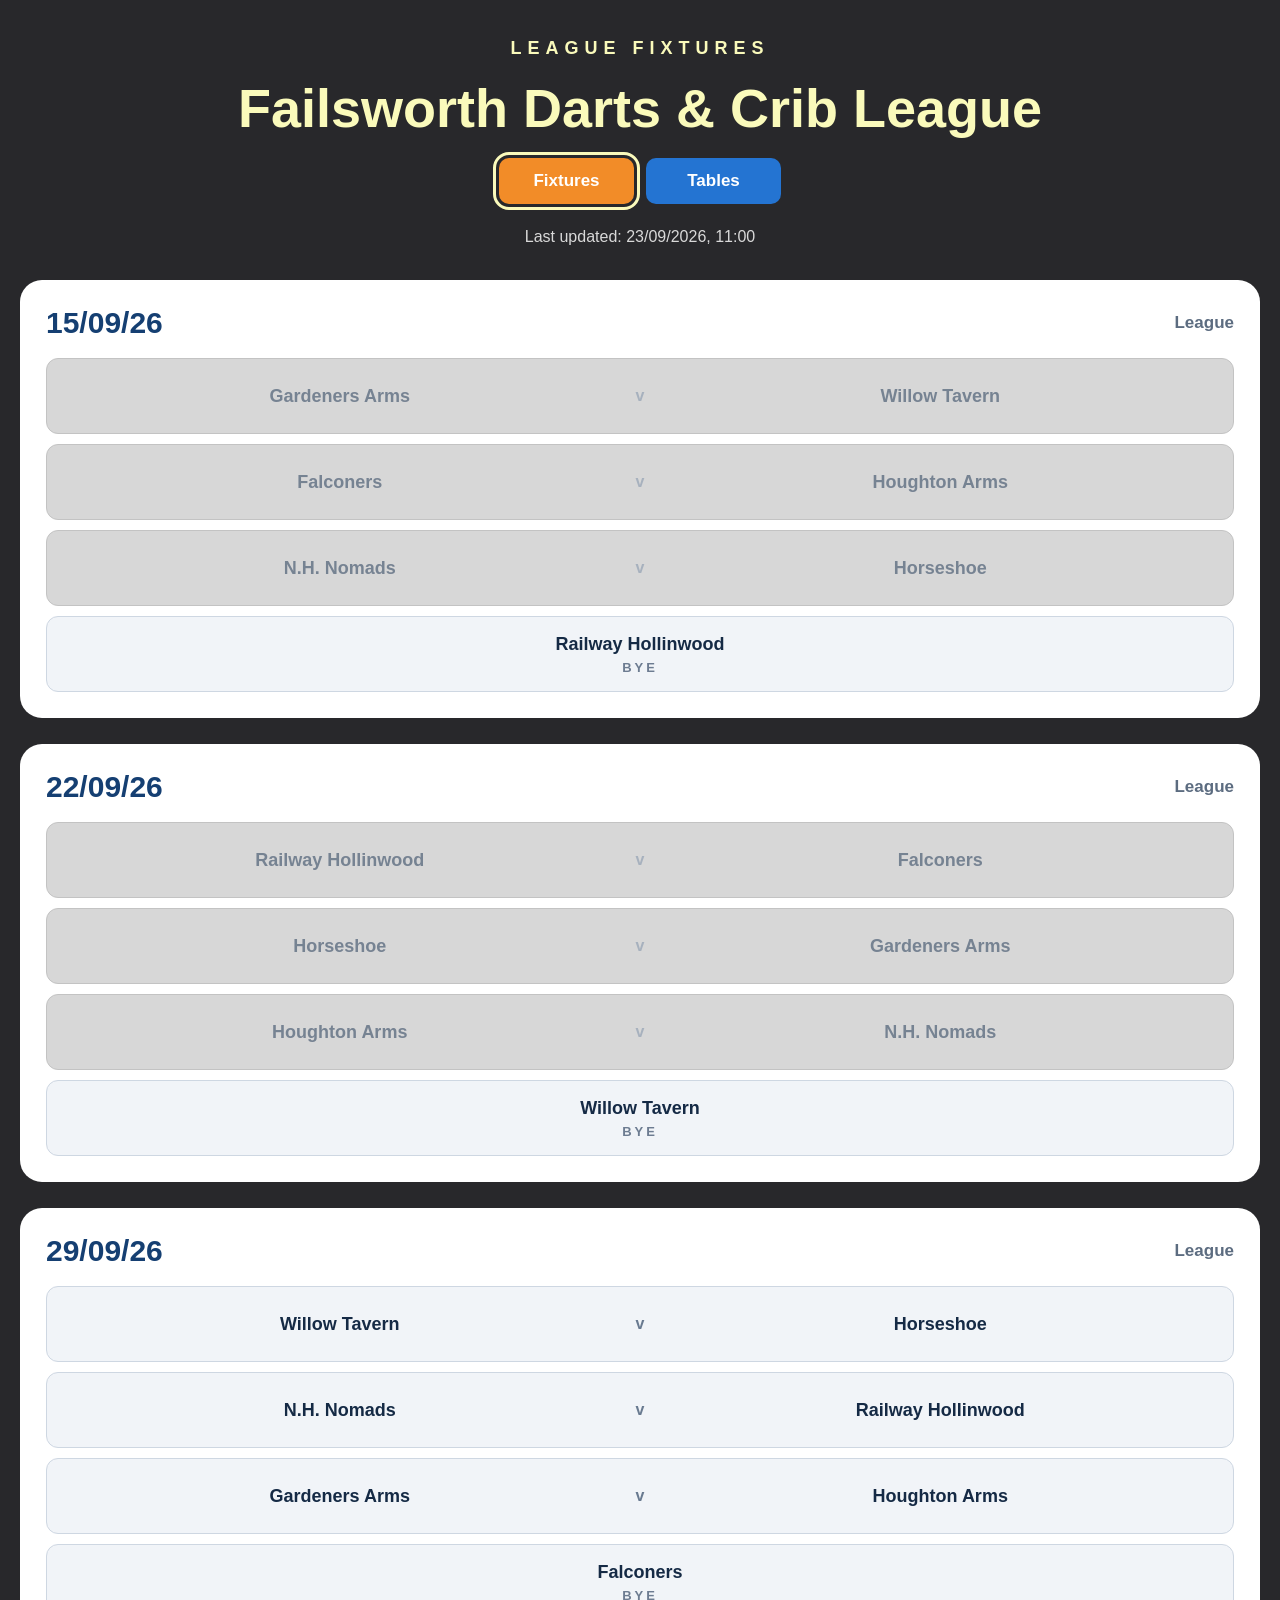
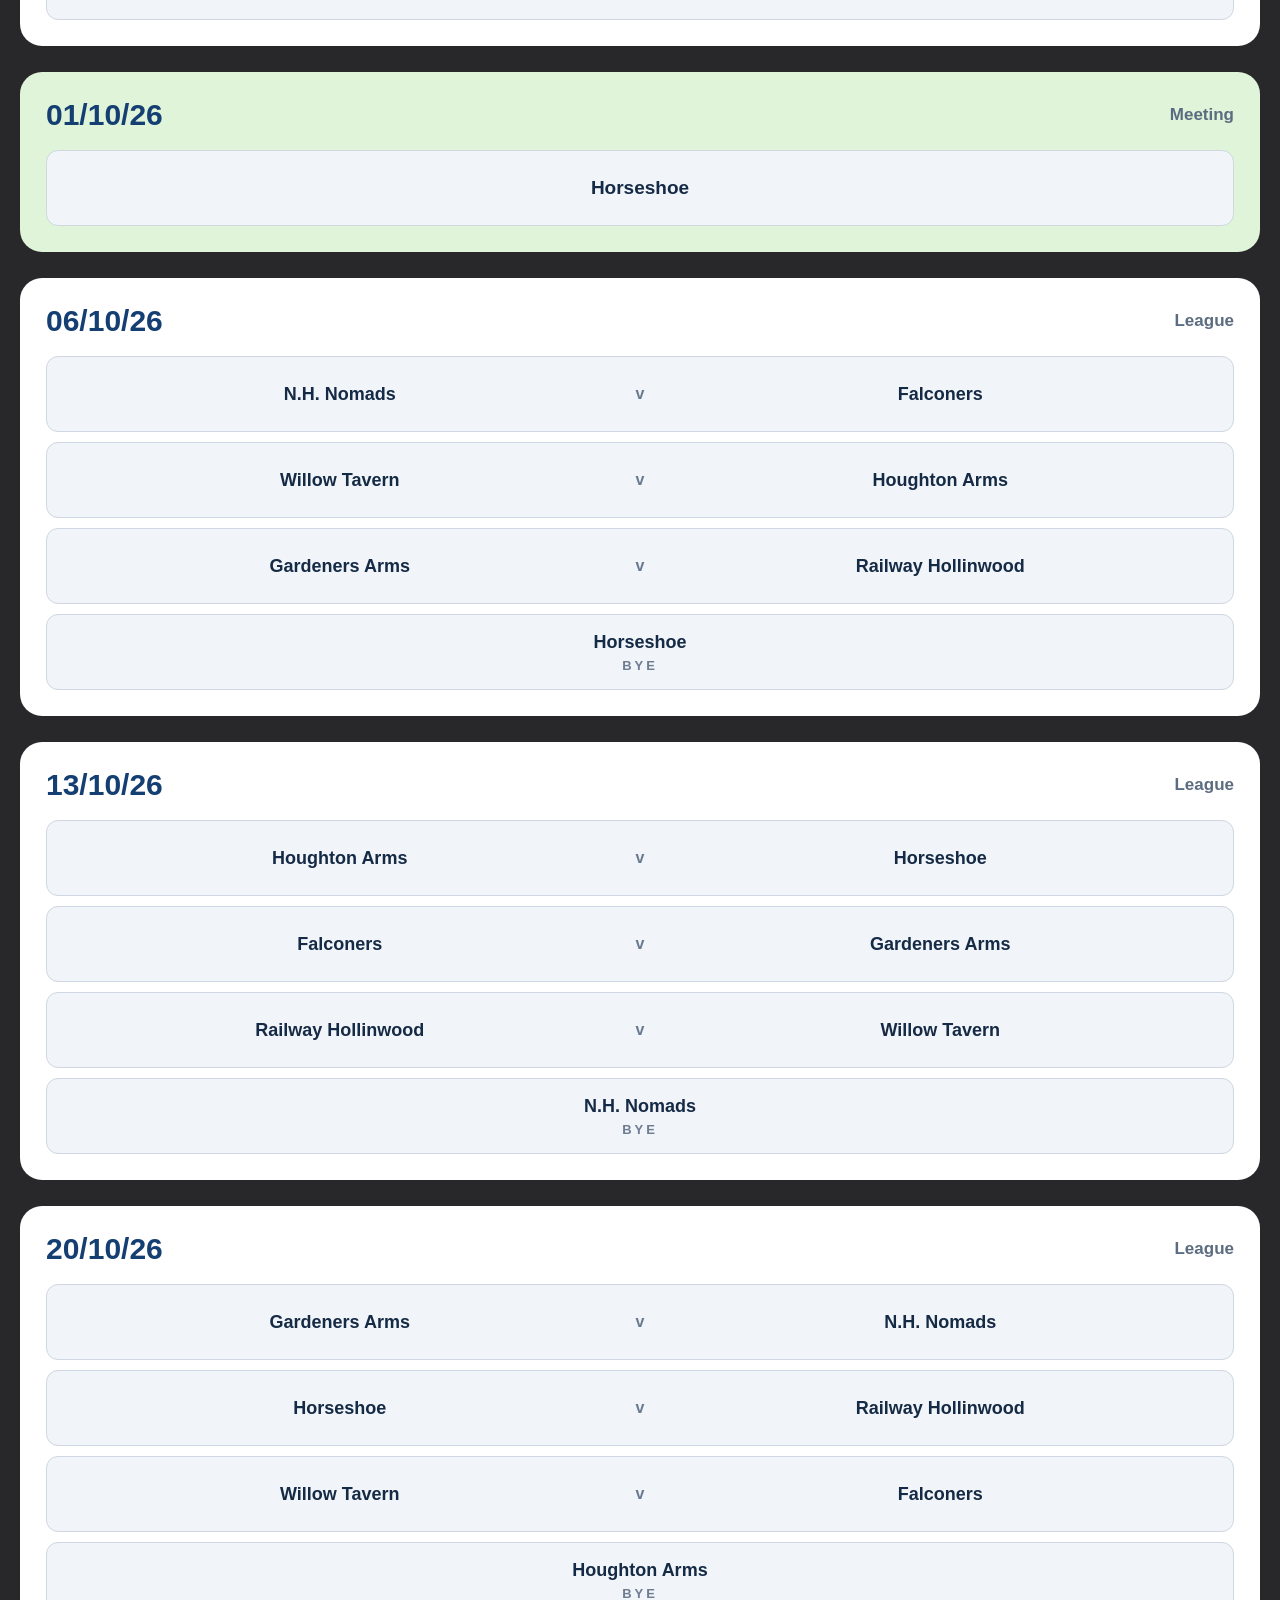
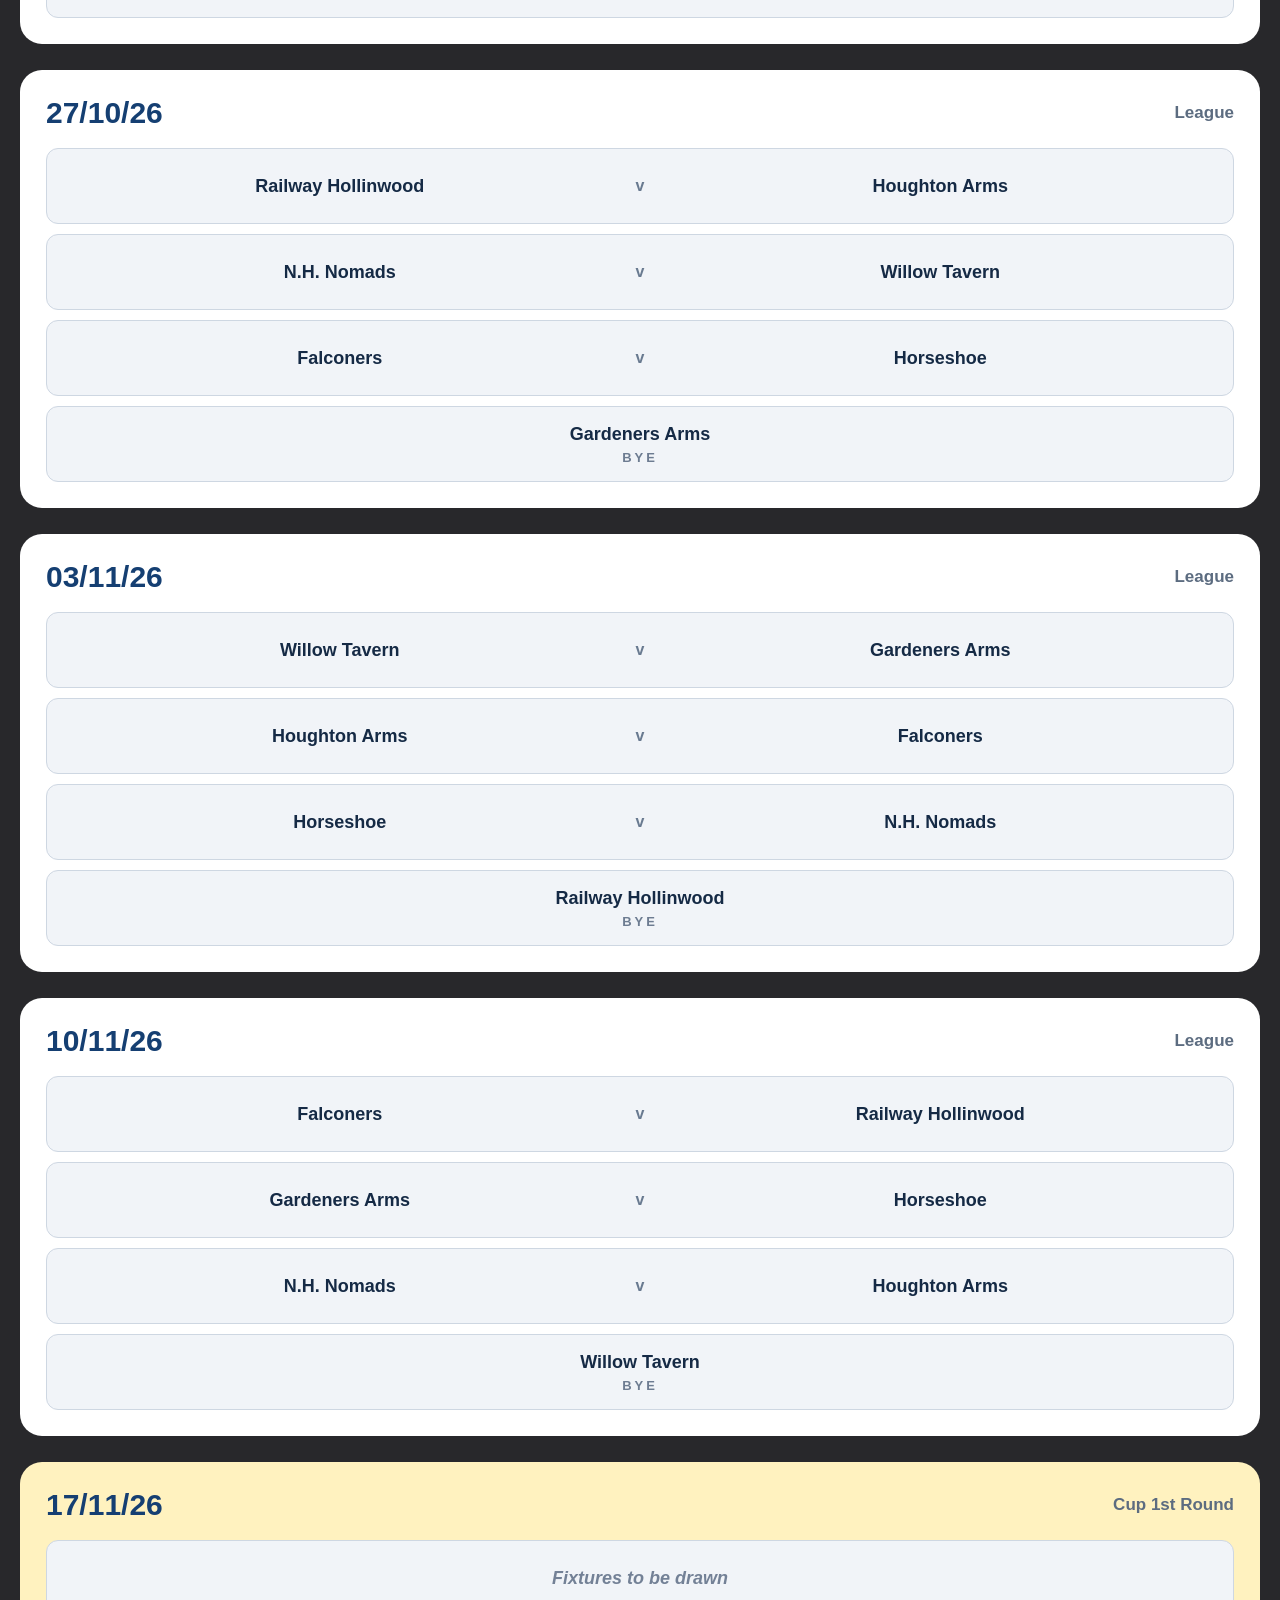
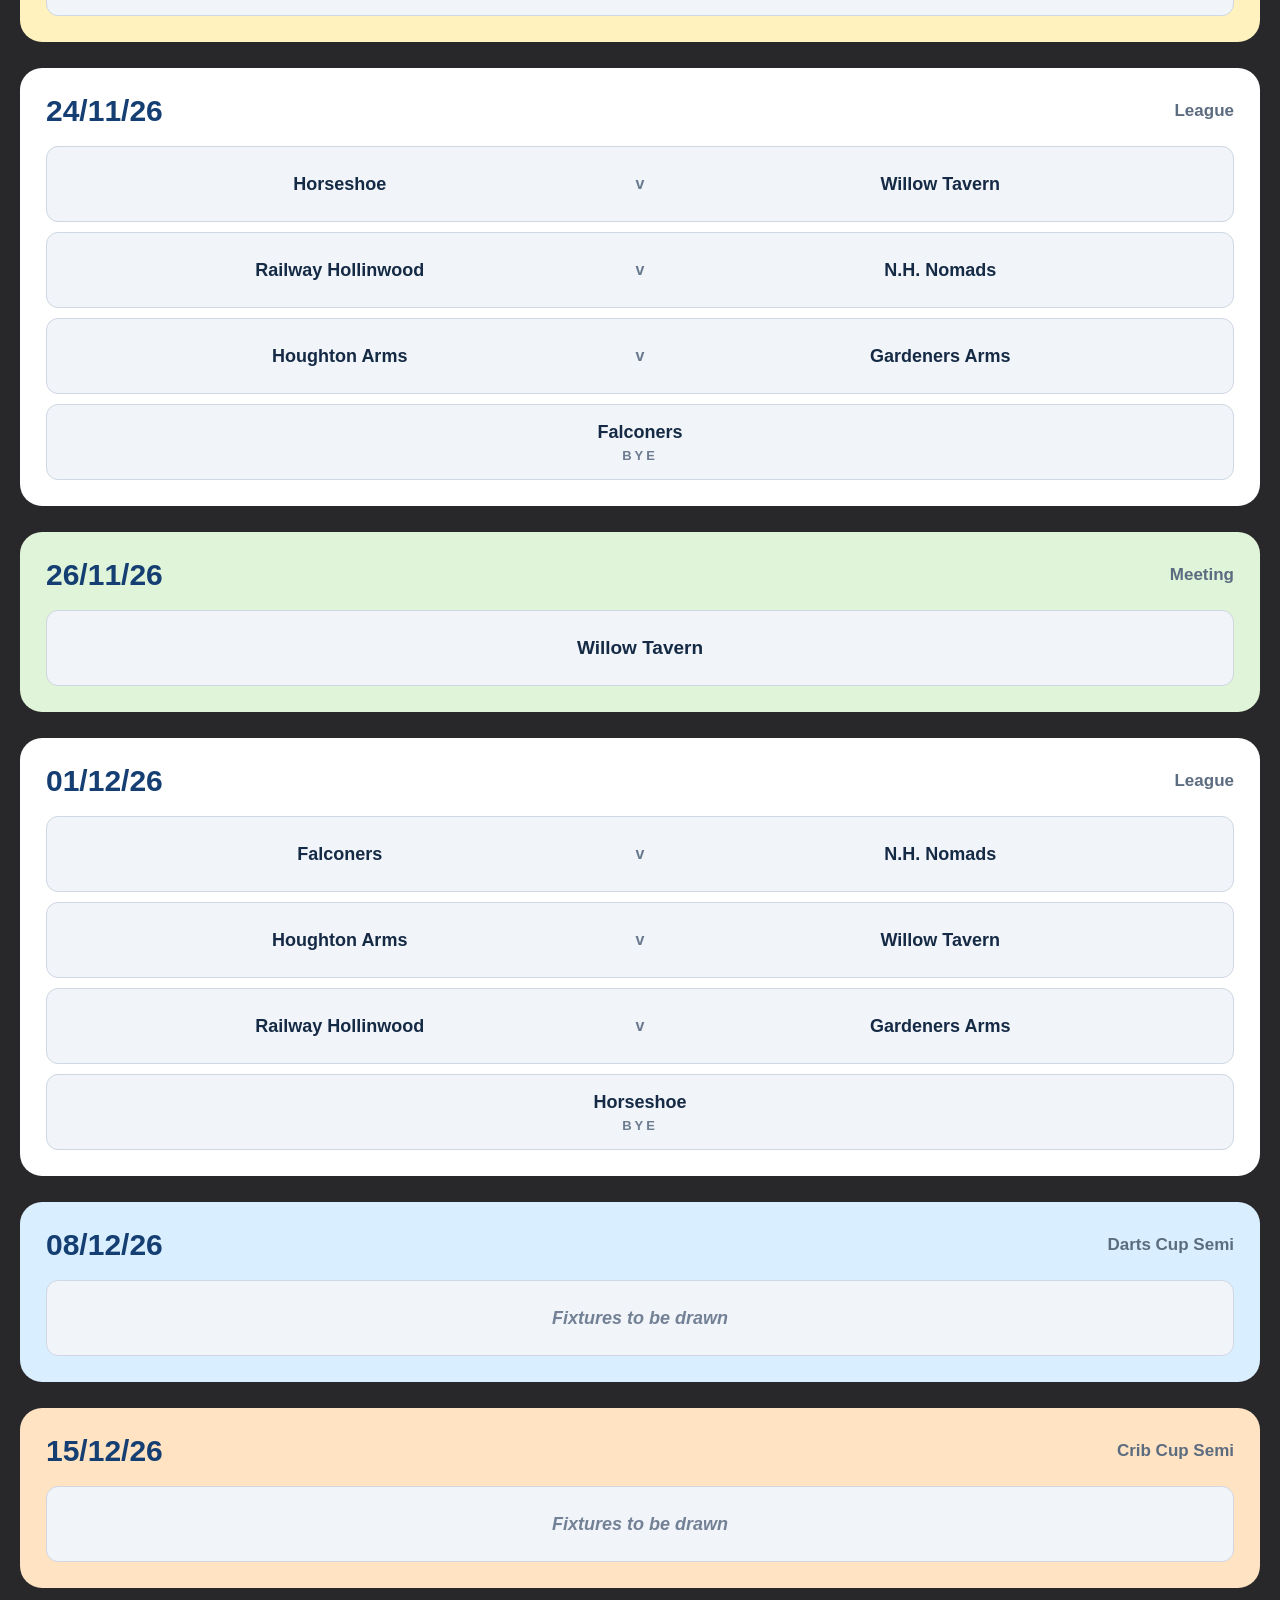
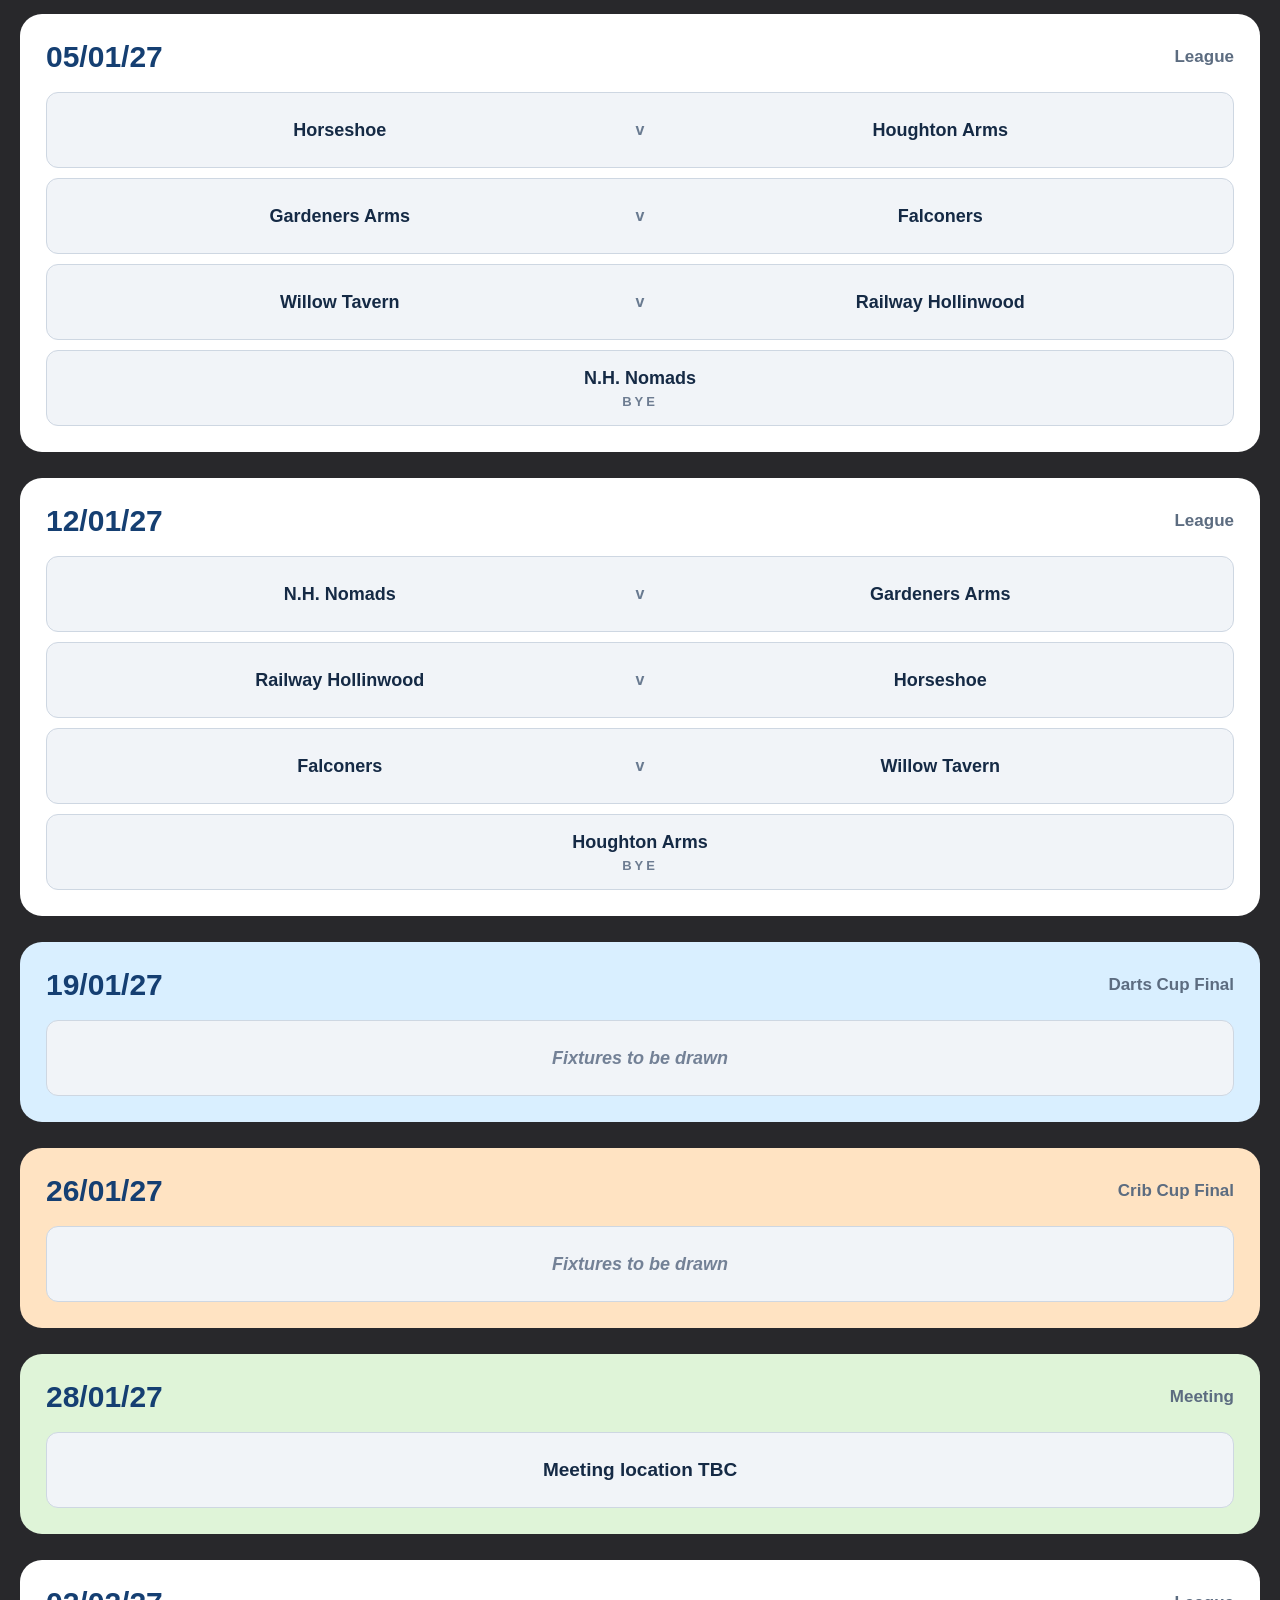
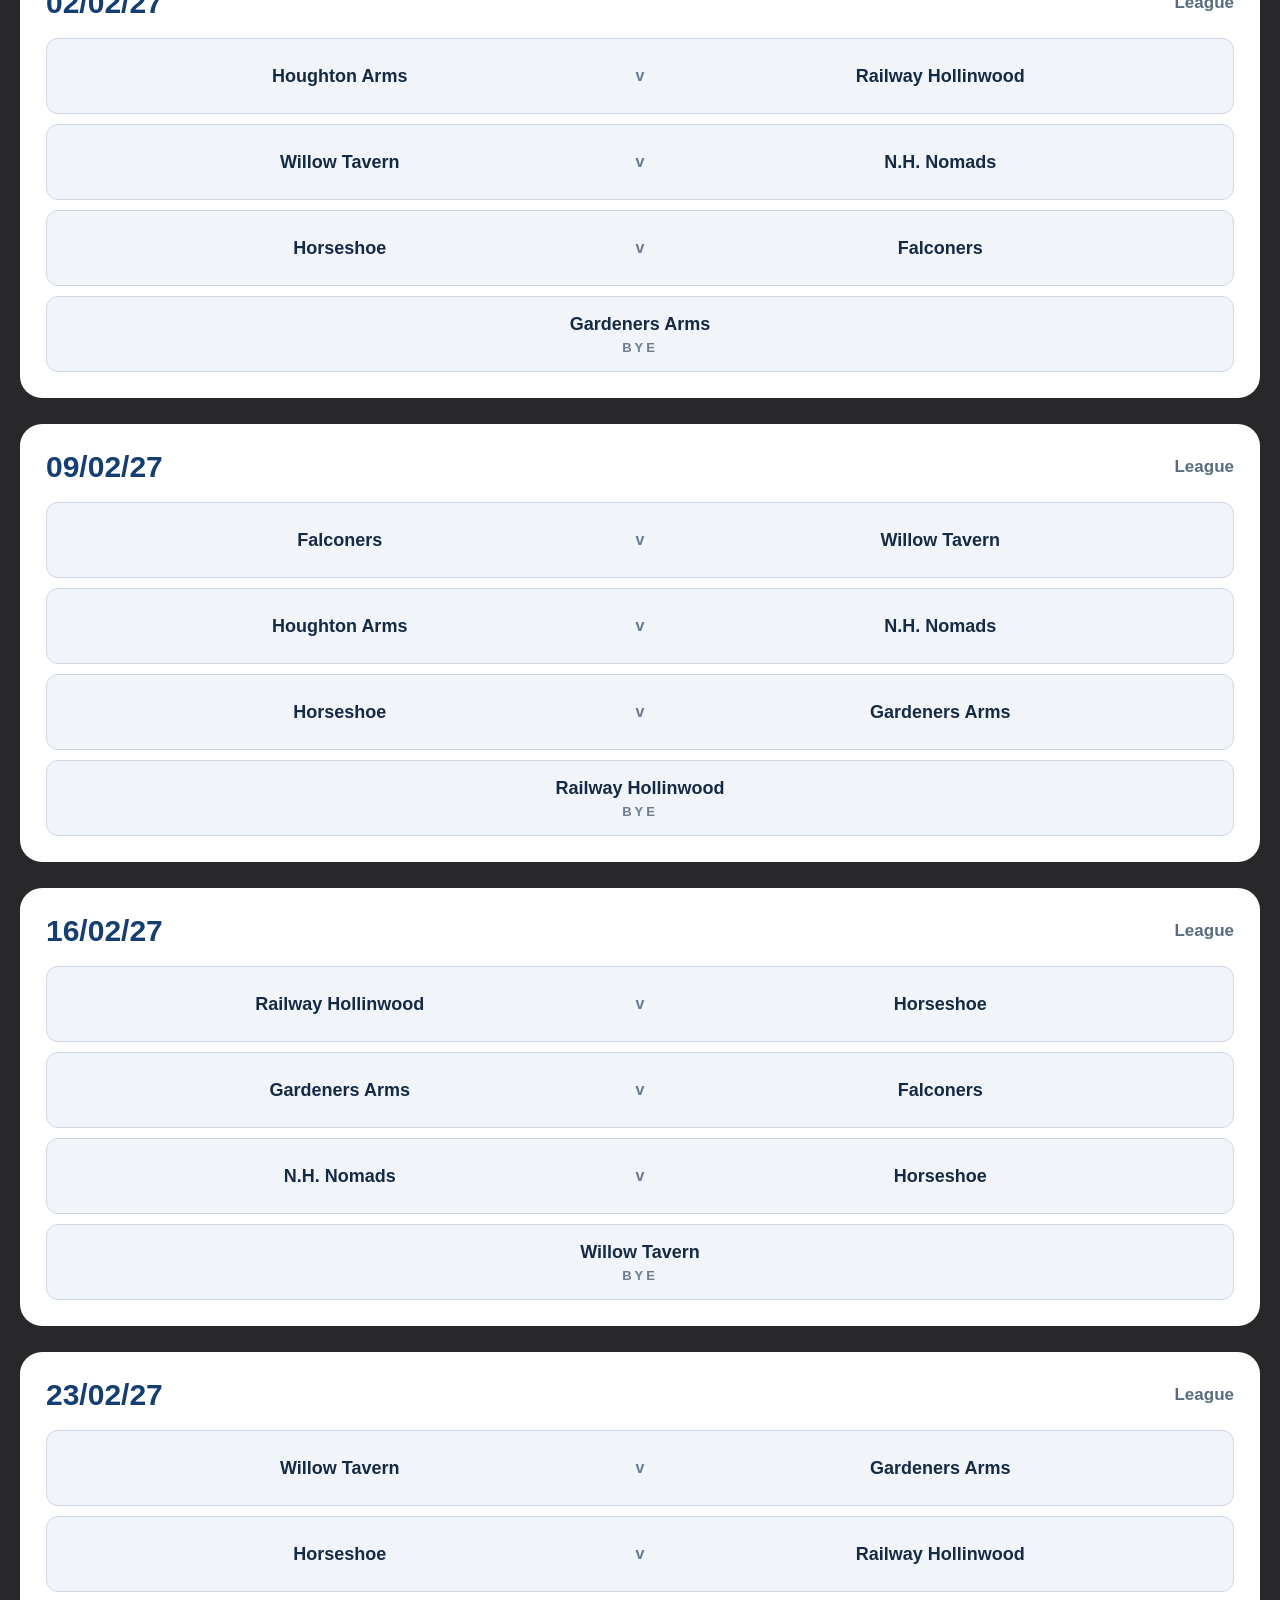
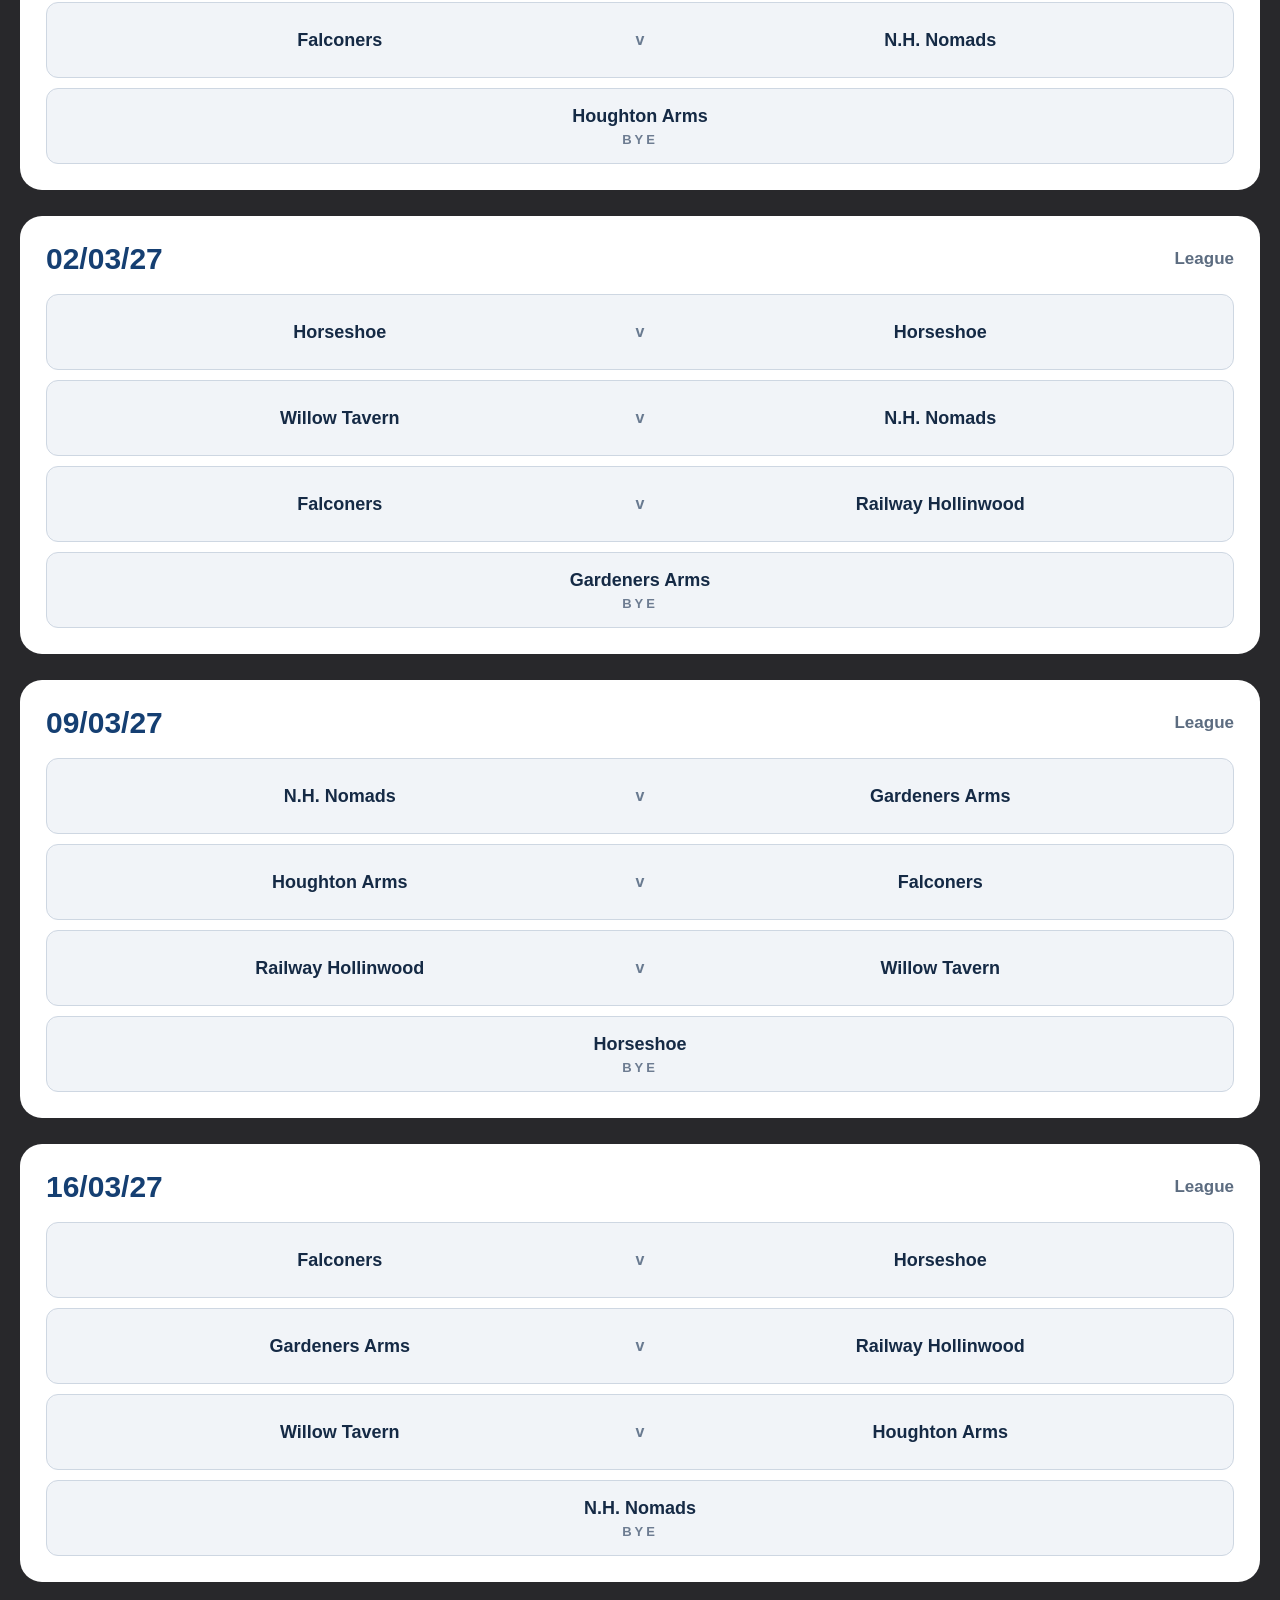
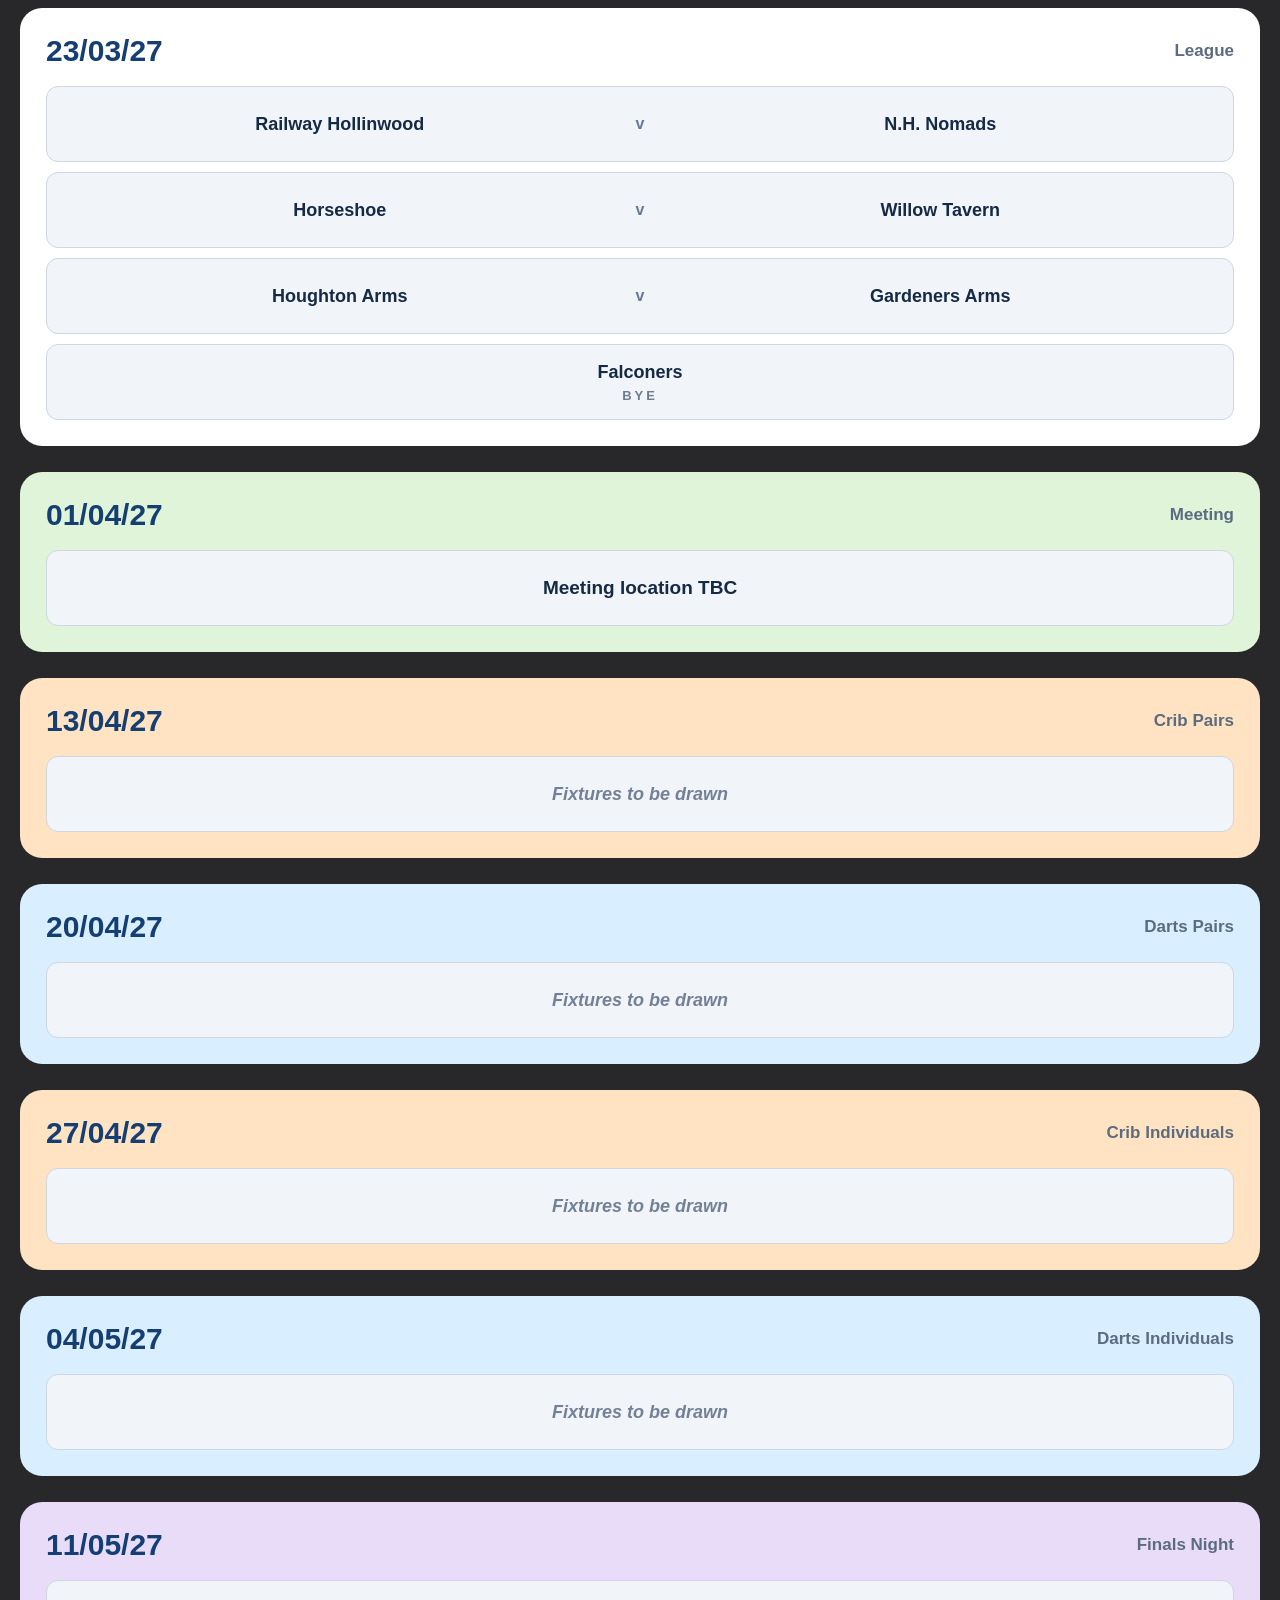
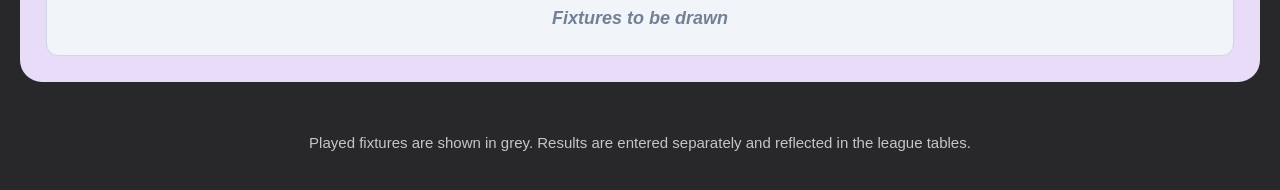
==== commit 20f73254: "Update fixtures.html" ====
--- a/fixtures.html
+++ b/fixtures.html
@@ -39,14 +39,14 @@
         <nav class="top-nav">
 
             <a
-                href="fixtures.html"
+                href="index.html"
                 class="fixtures-button active"
             >
                 Fixtures
             </a>
 
             <a
-                href="index.html"
+                href="tables.html"
                 class="tables-button"
             >
                 Tables
@@ -81,7 +81,7 @@
     </footer>
 
 
-     <script src="app.js?v=3"></script>
+     <script src="app.js?v=4"></script>
 
 </body>
 
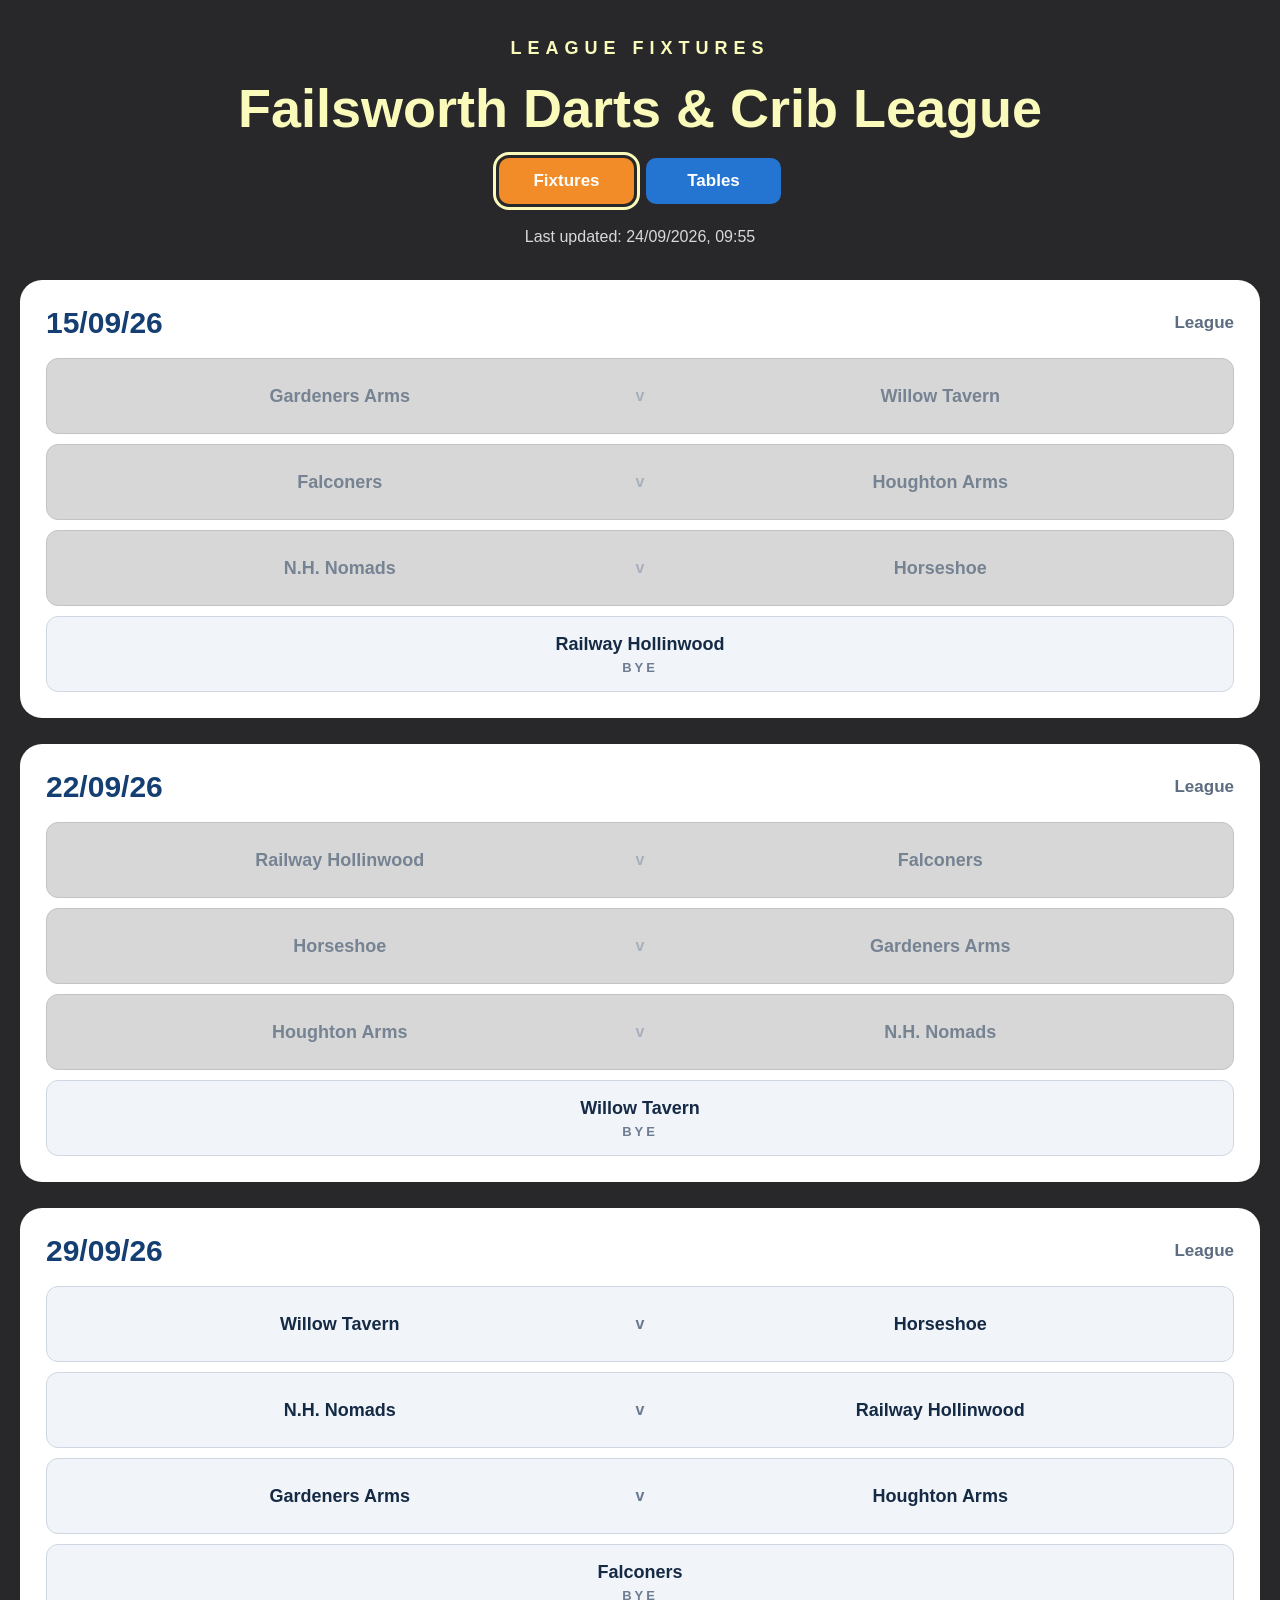
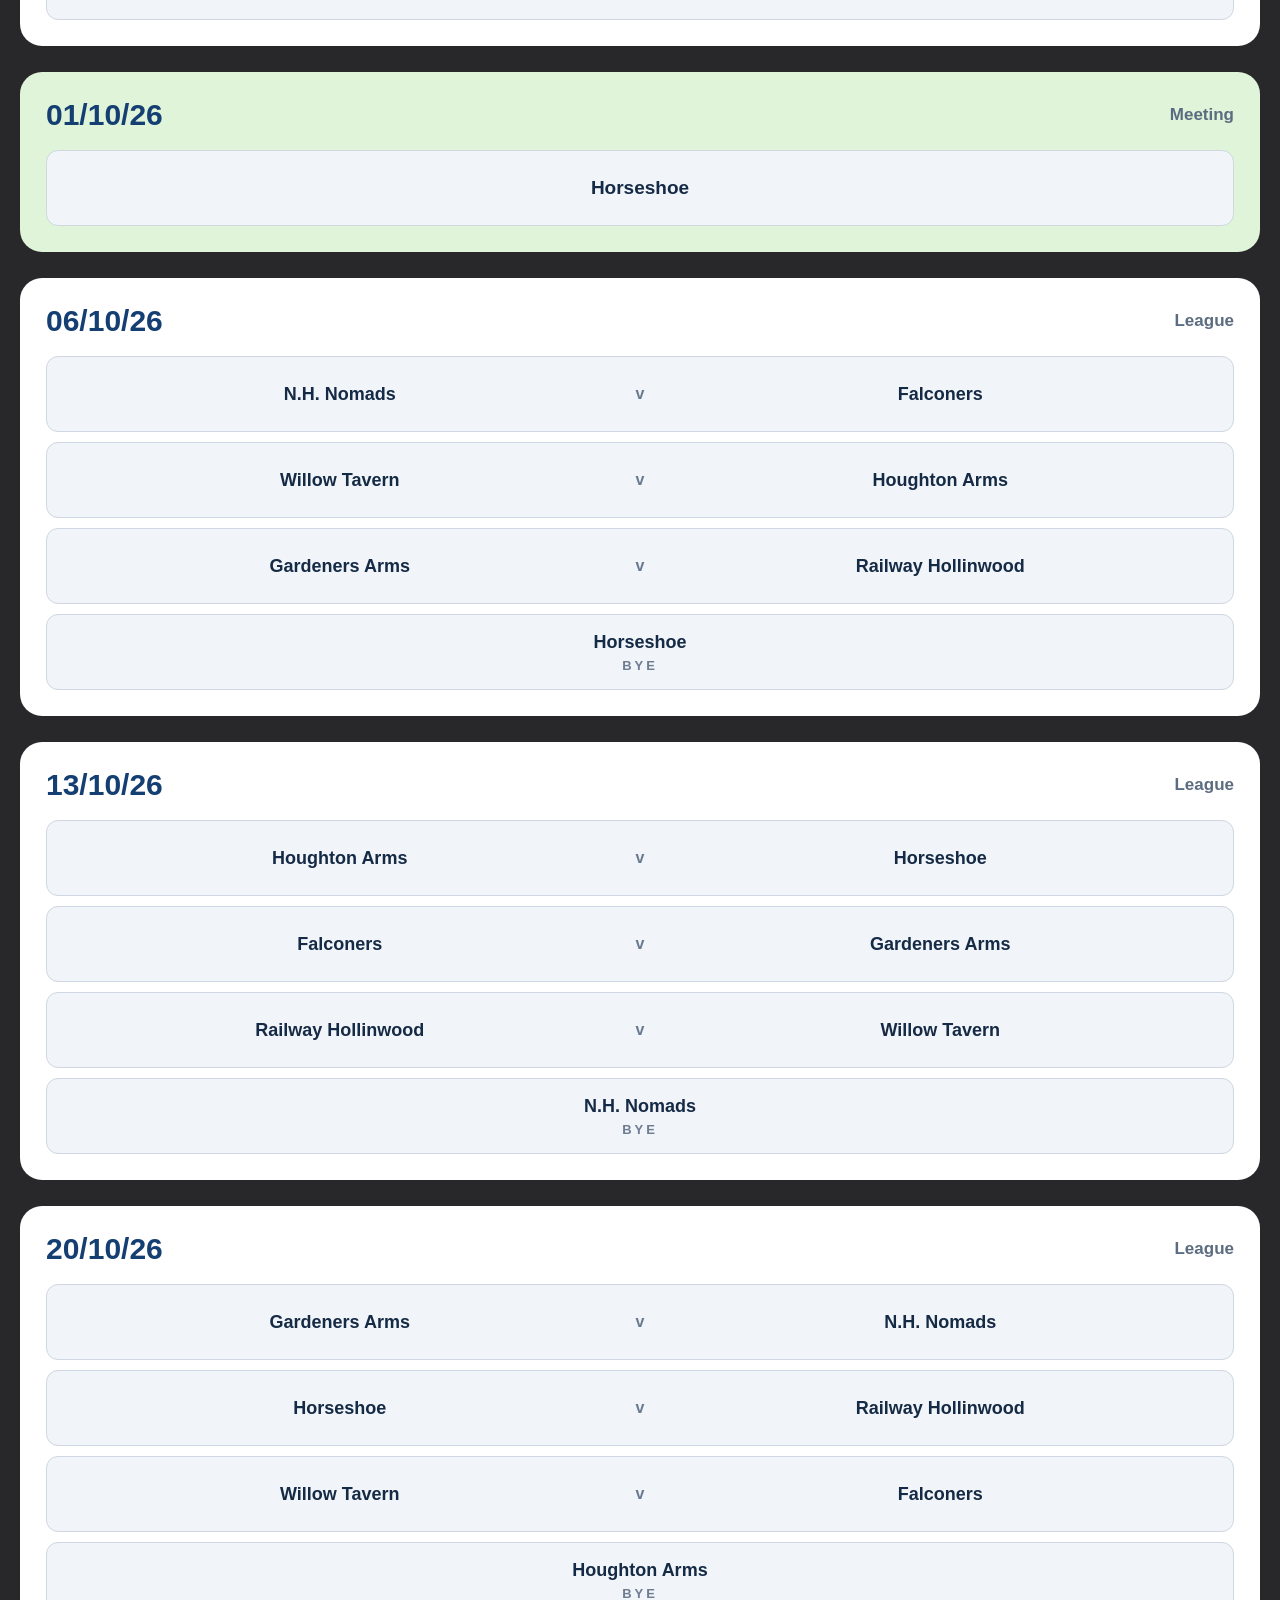
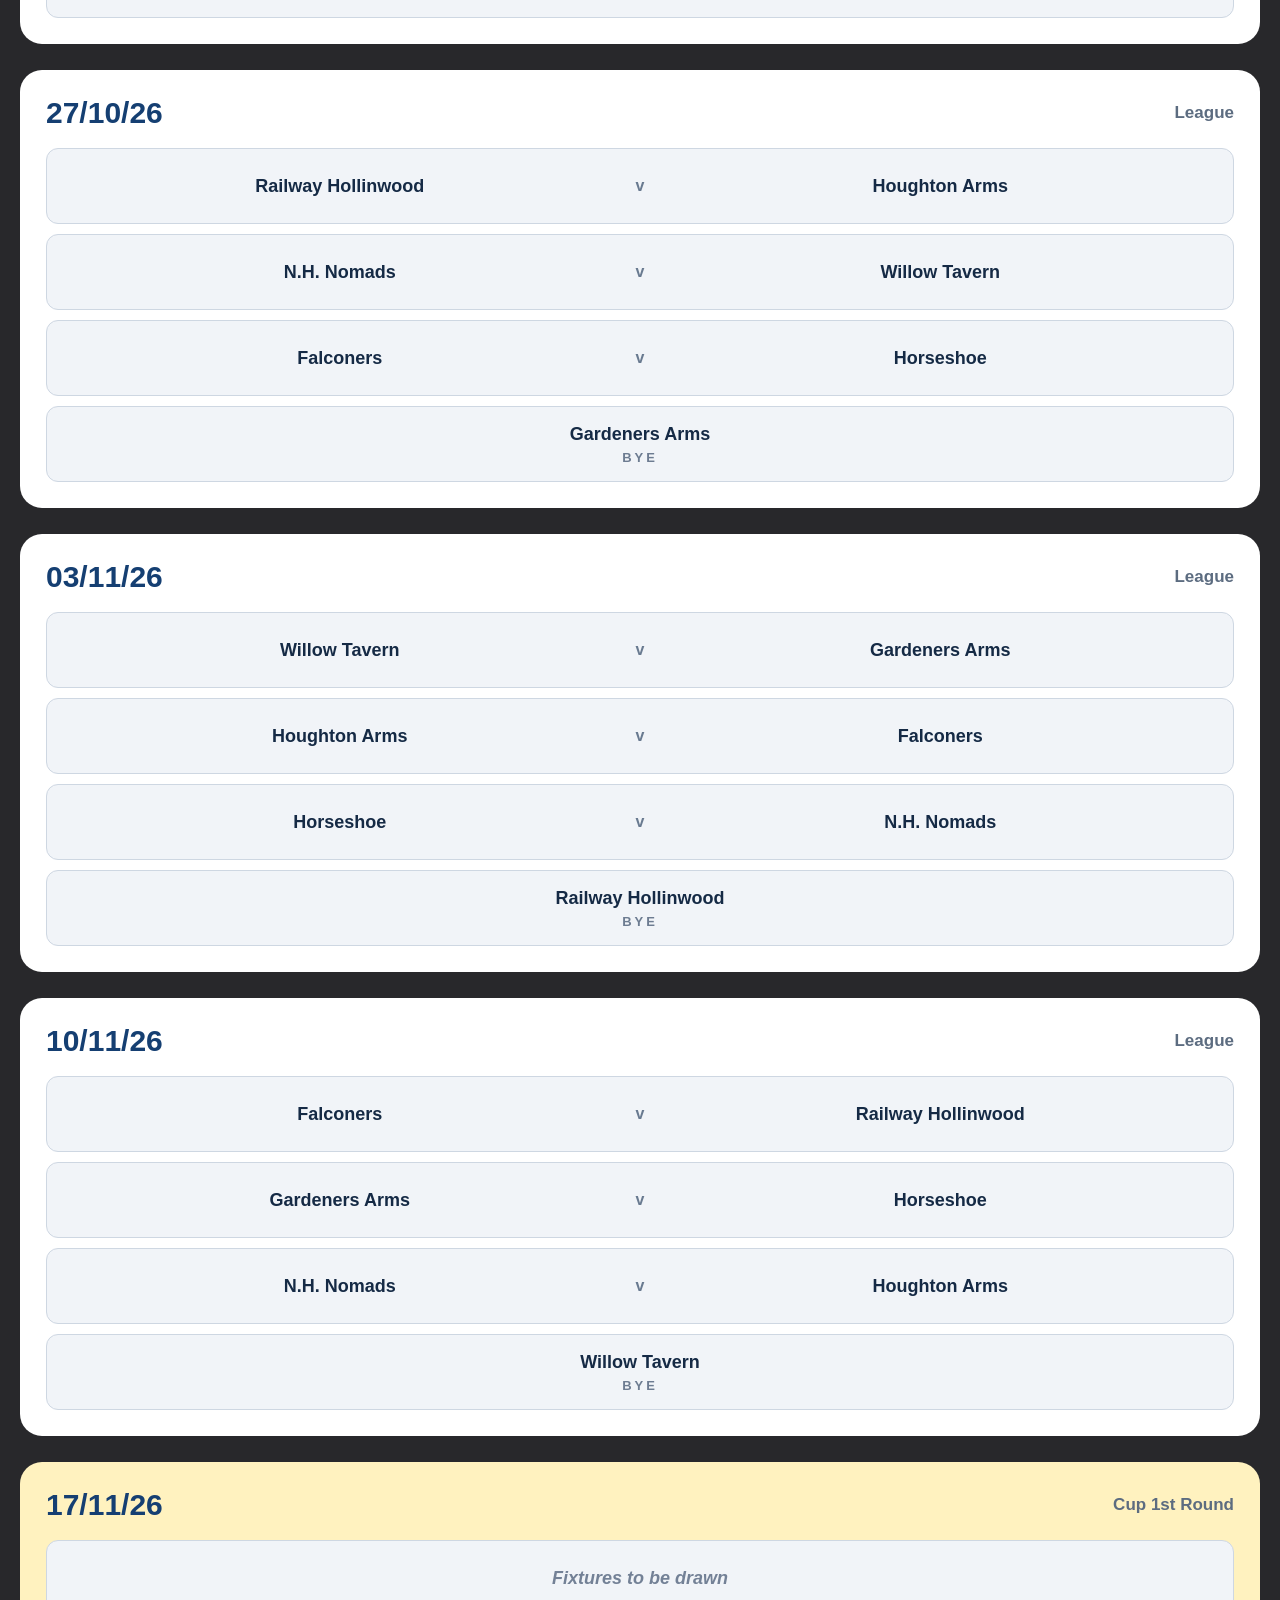
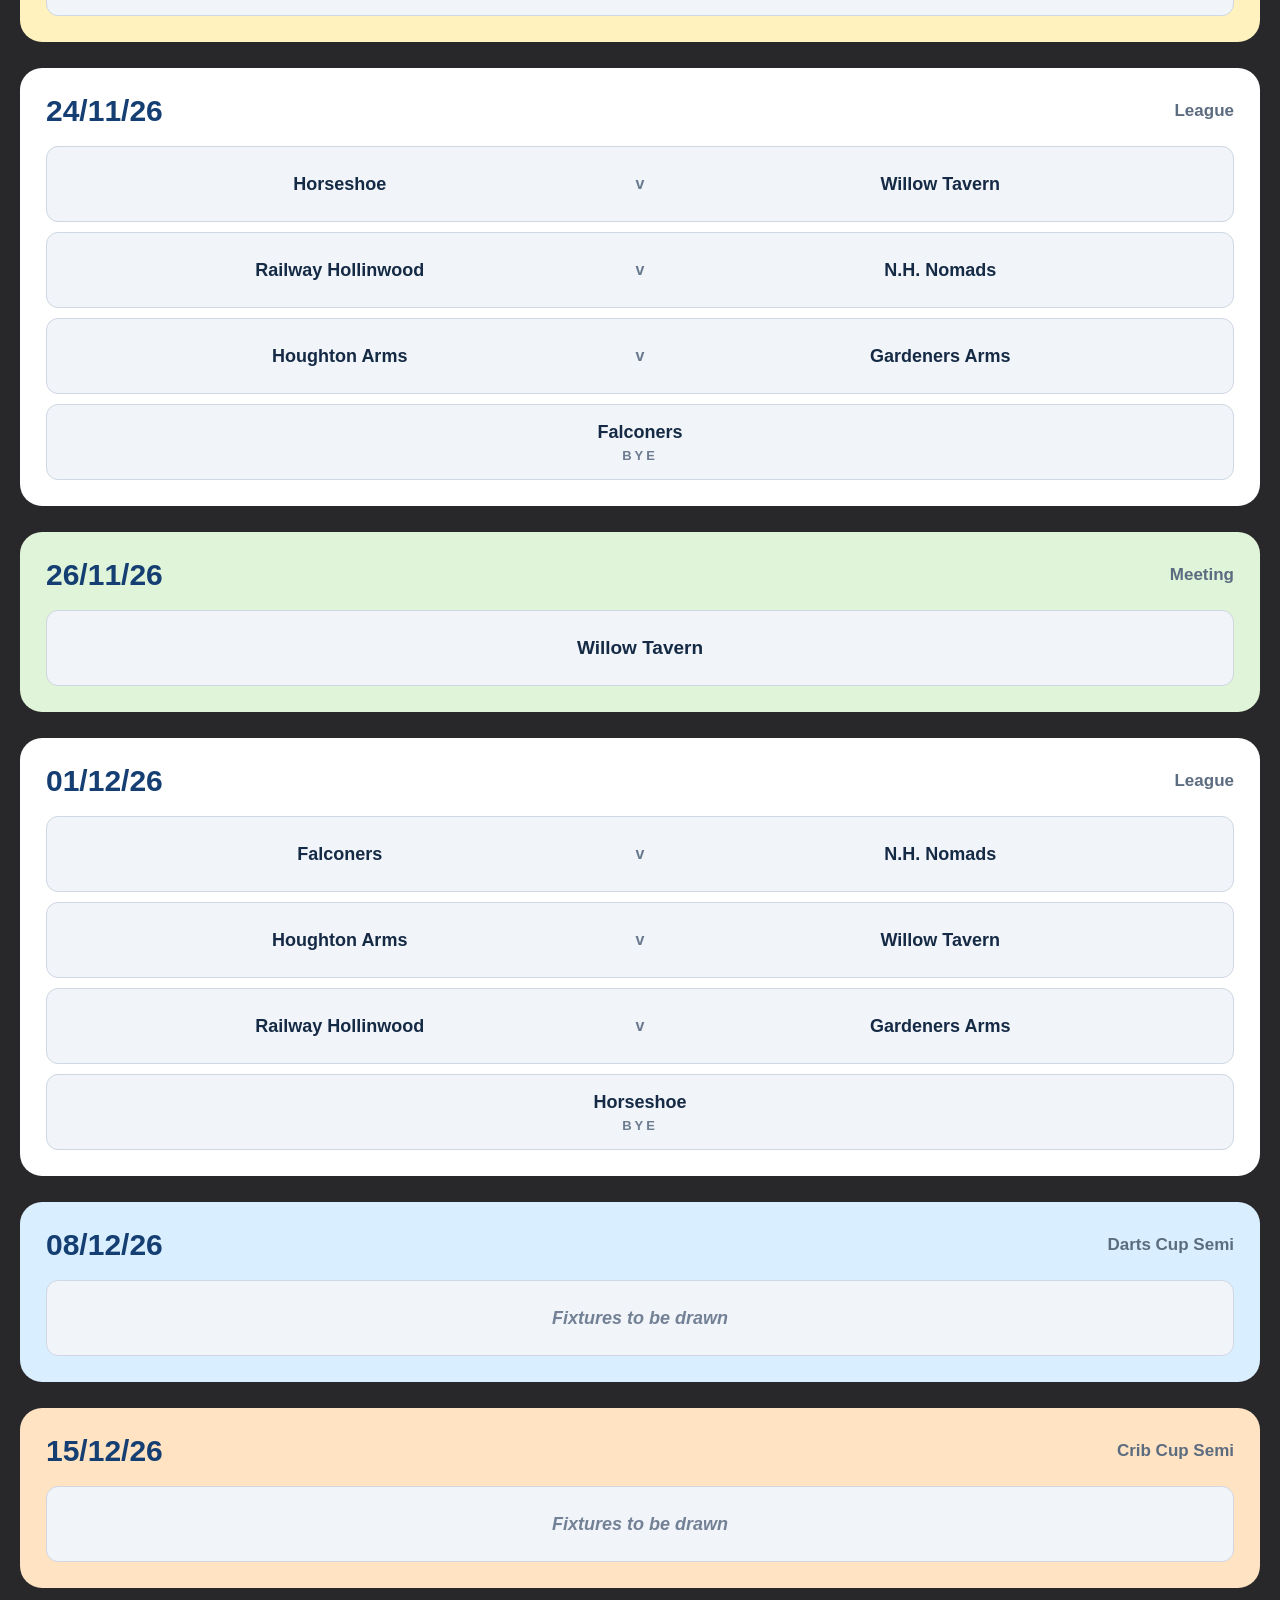
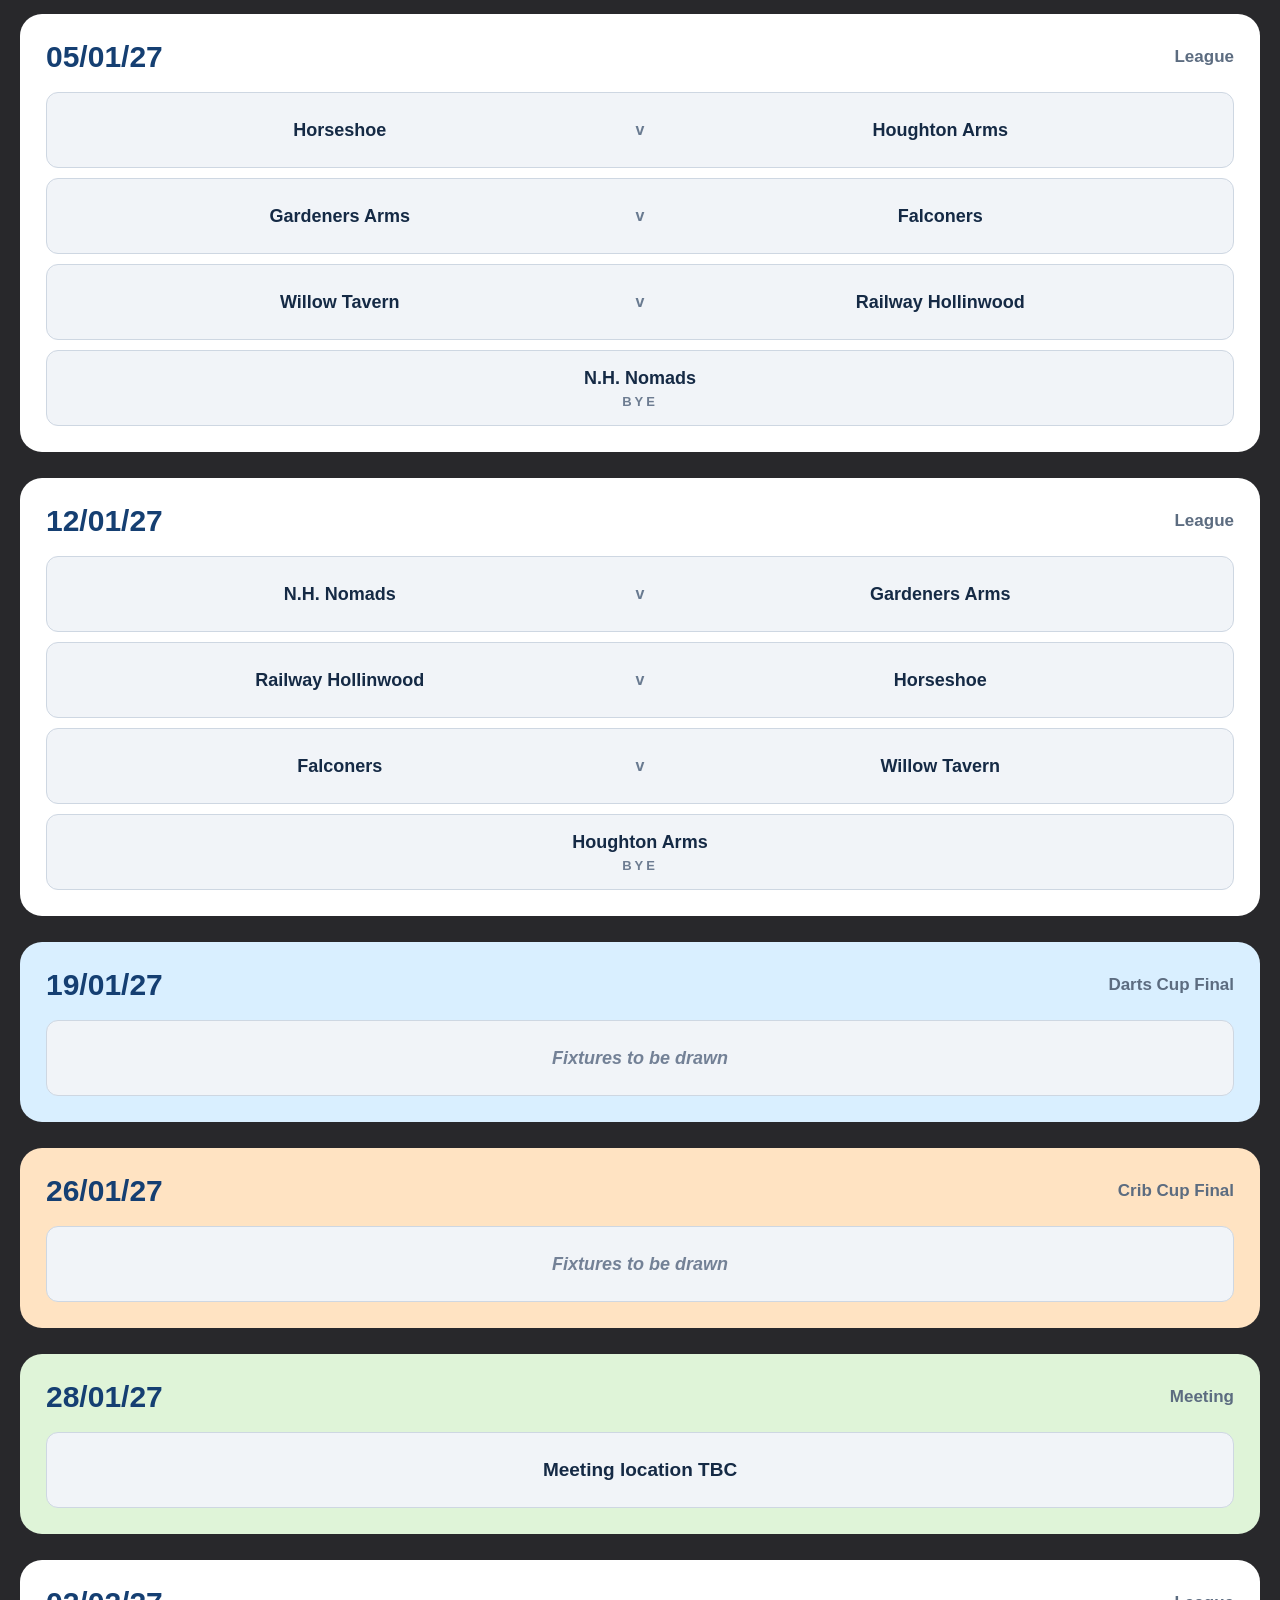
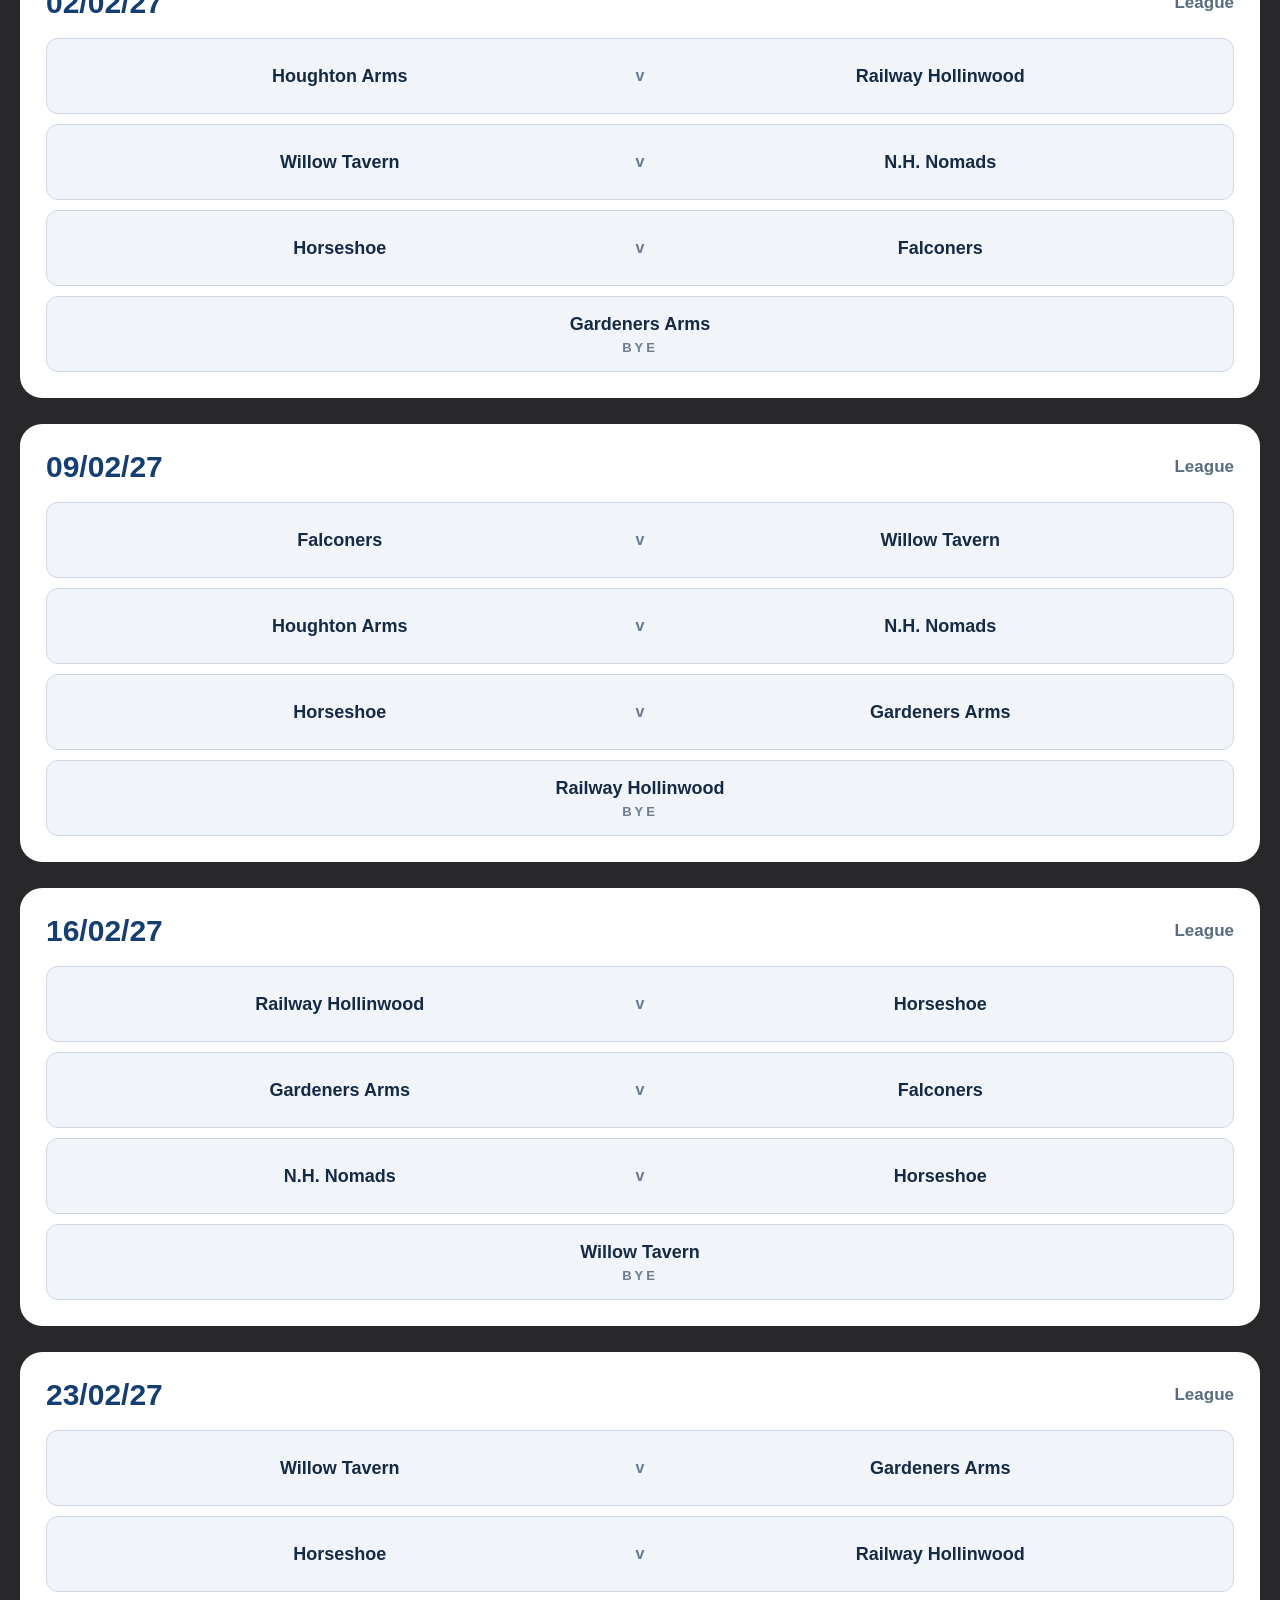
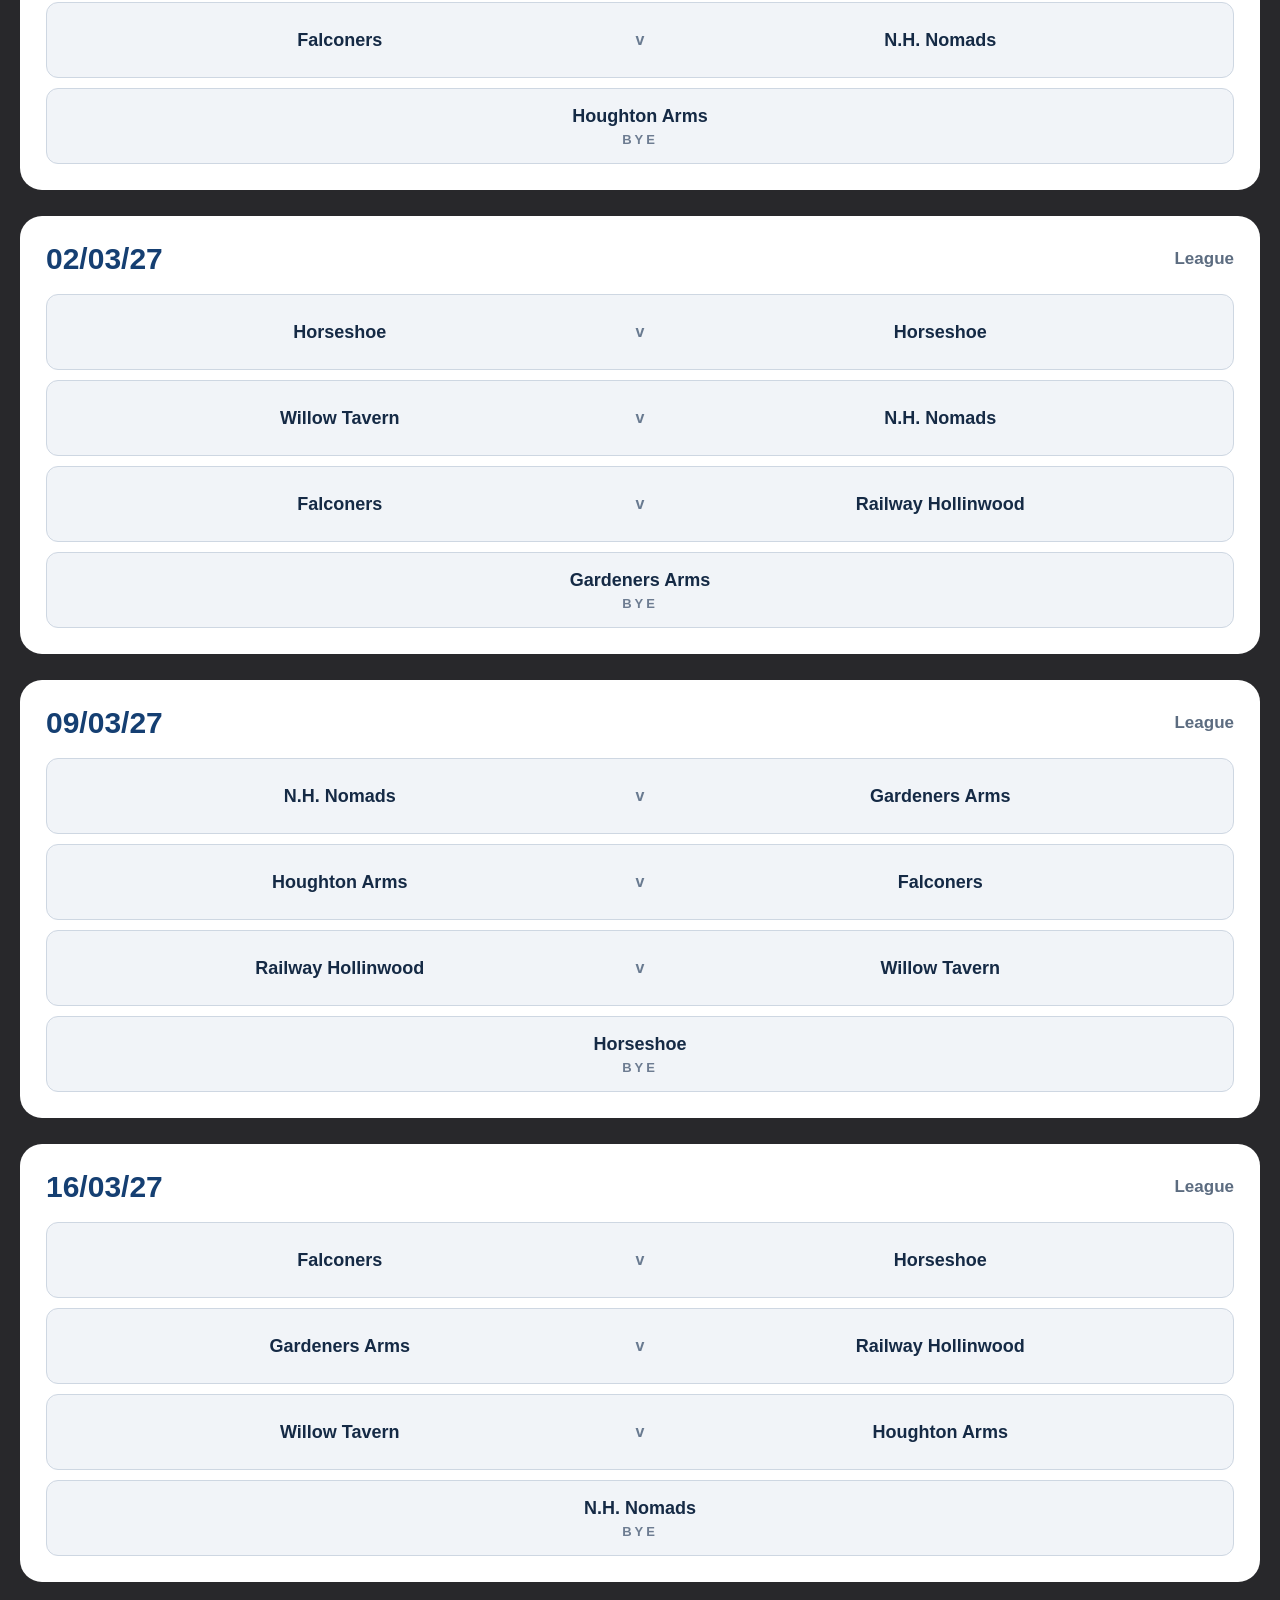
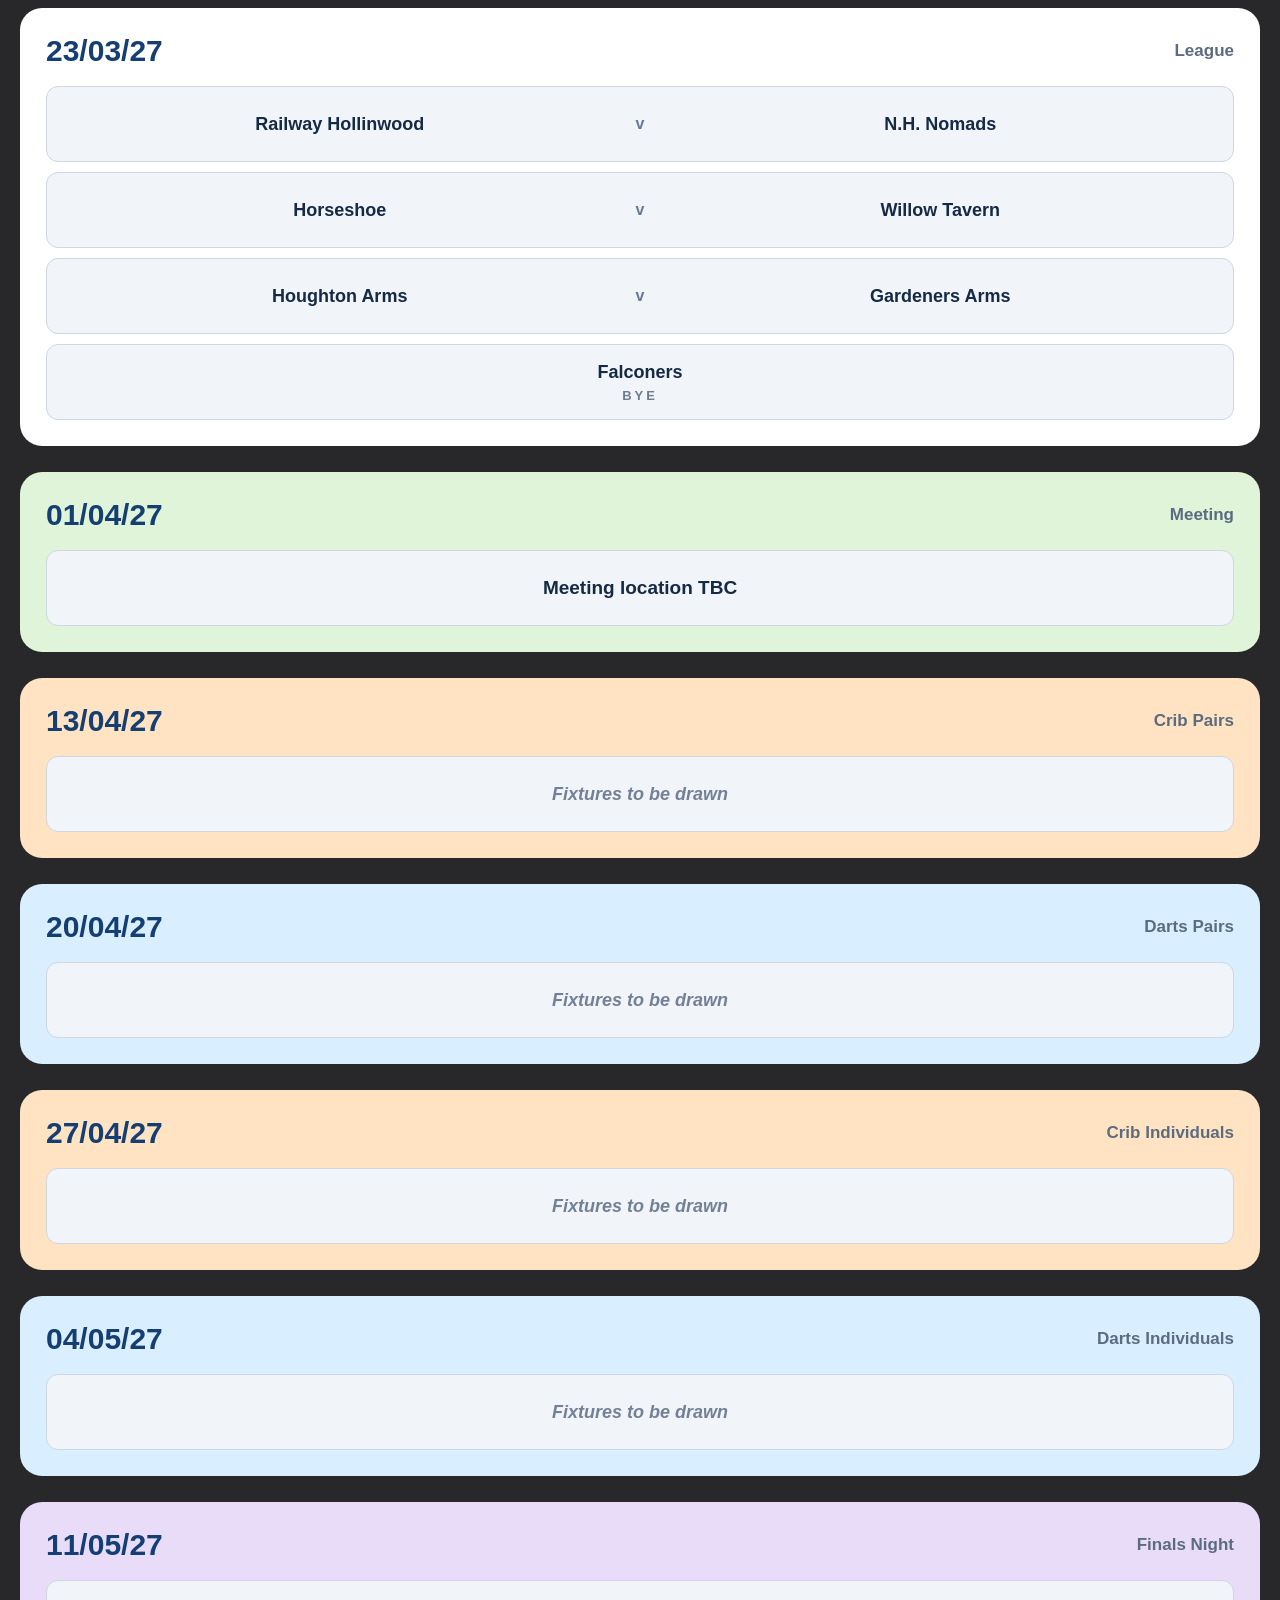
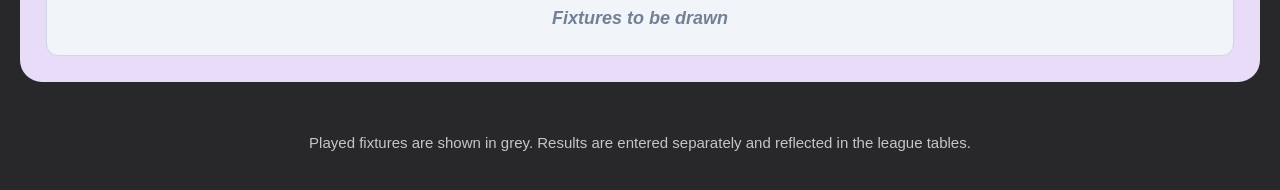
==== commit d6dffd81: "Update fixtures.html" ====
--- a/fixtures.html
+++ b/fixtures.html
@@ -16,7 +16,7 @@
 
     <link
         rel="stylesheet"
-        href="styles.css"
+        href="styles.css?v=4"
     >
 
 </head>
--- a/styles.css
+++ b/styles.css
@@ -1509,4 +1509,35 @@
 
     }
 
-}
+ /* =========================================================
+   ALWAYS-VISIBLE FIXTURES / TABLES NAVIGATION
+   ========================================================= */
+
+.top-nav {
+    position: fixed !important;
+    top: 0 !important;
+    left: 0 !important;
+
+    width: 100% !important;
+
+    z-index: 9999 !important;
+
+    display: flex !important;
+    justify-content: center !important;
+    align-items: center !important;
+
+    gap: 12px !important;
+
+    margin: 0 !important;
+    padding: 12px 15px !important;
+
+    background: #28282B !important;
+
+    box-shadow: 0 3px 10px rgba(0, 0, 0, 0.35);
+}
+
+/* Prevent the fixed navigation covering the top of the page */
+
+body {
+    padding-top: 70px;
+}
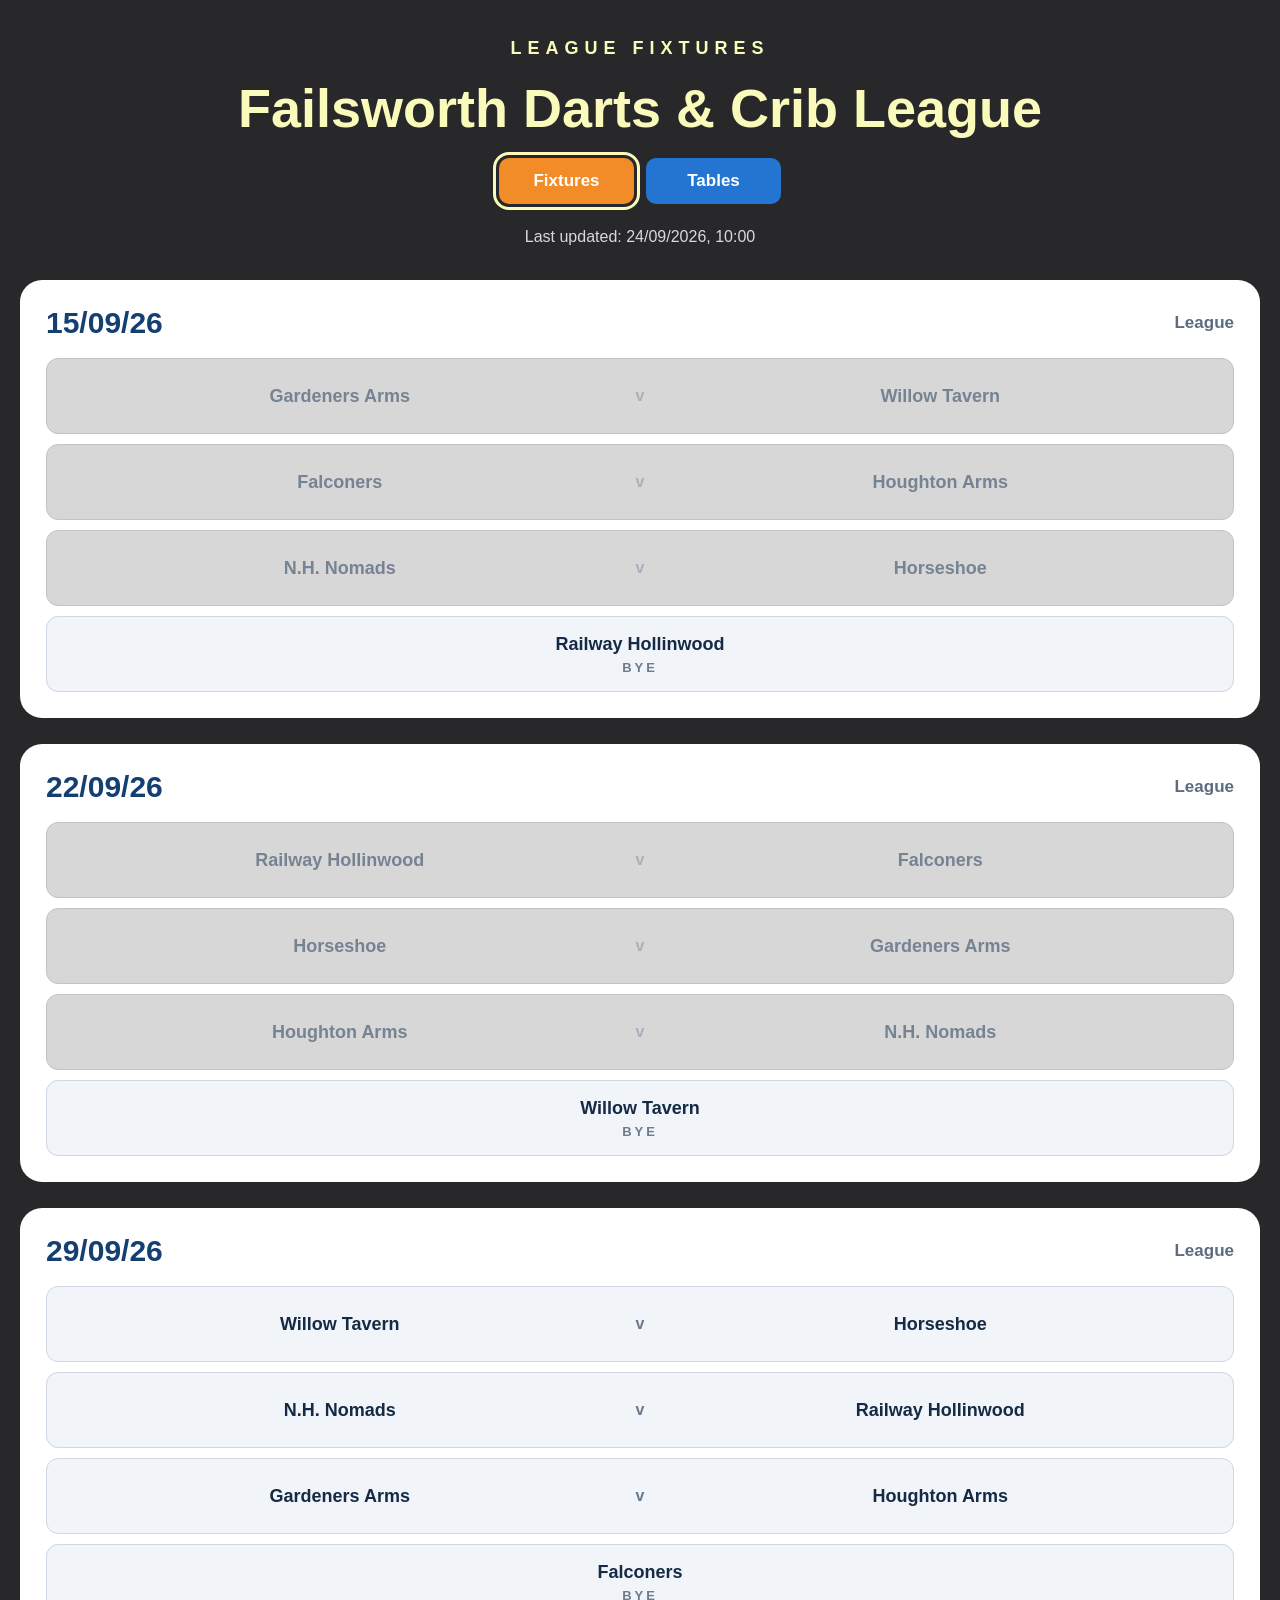
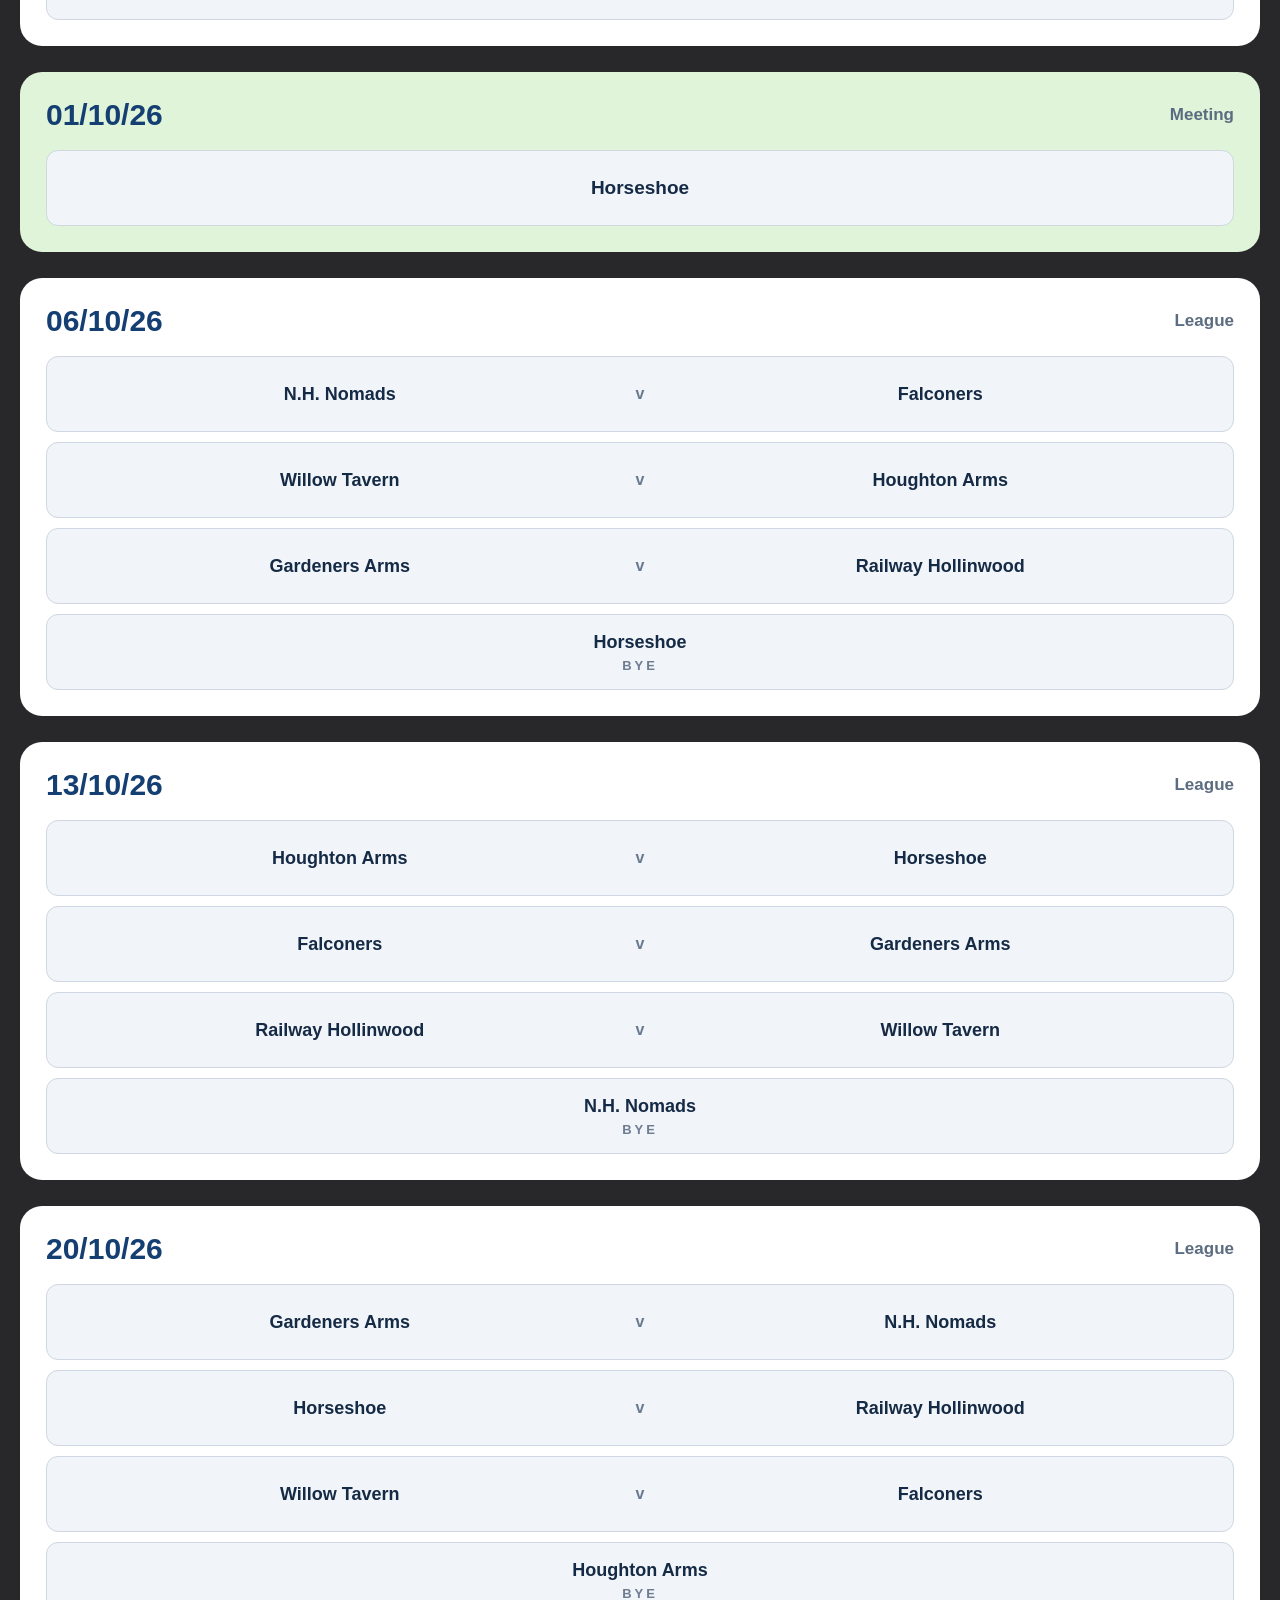
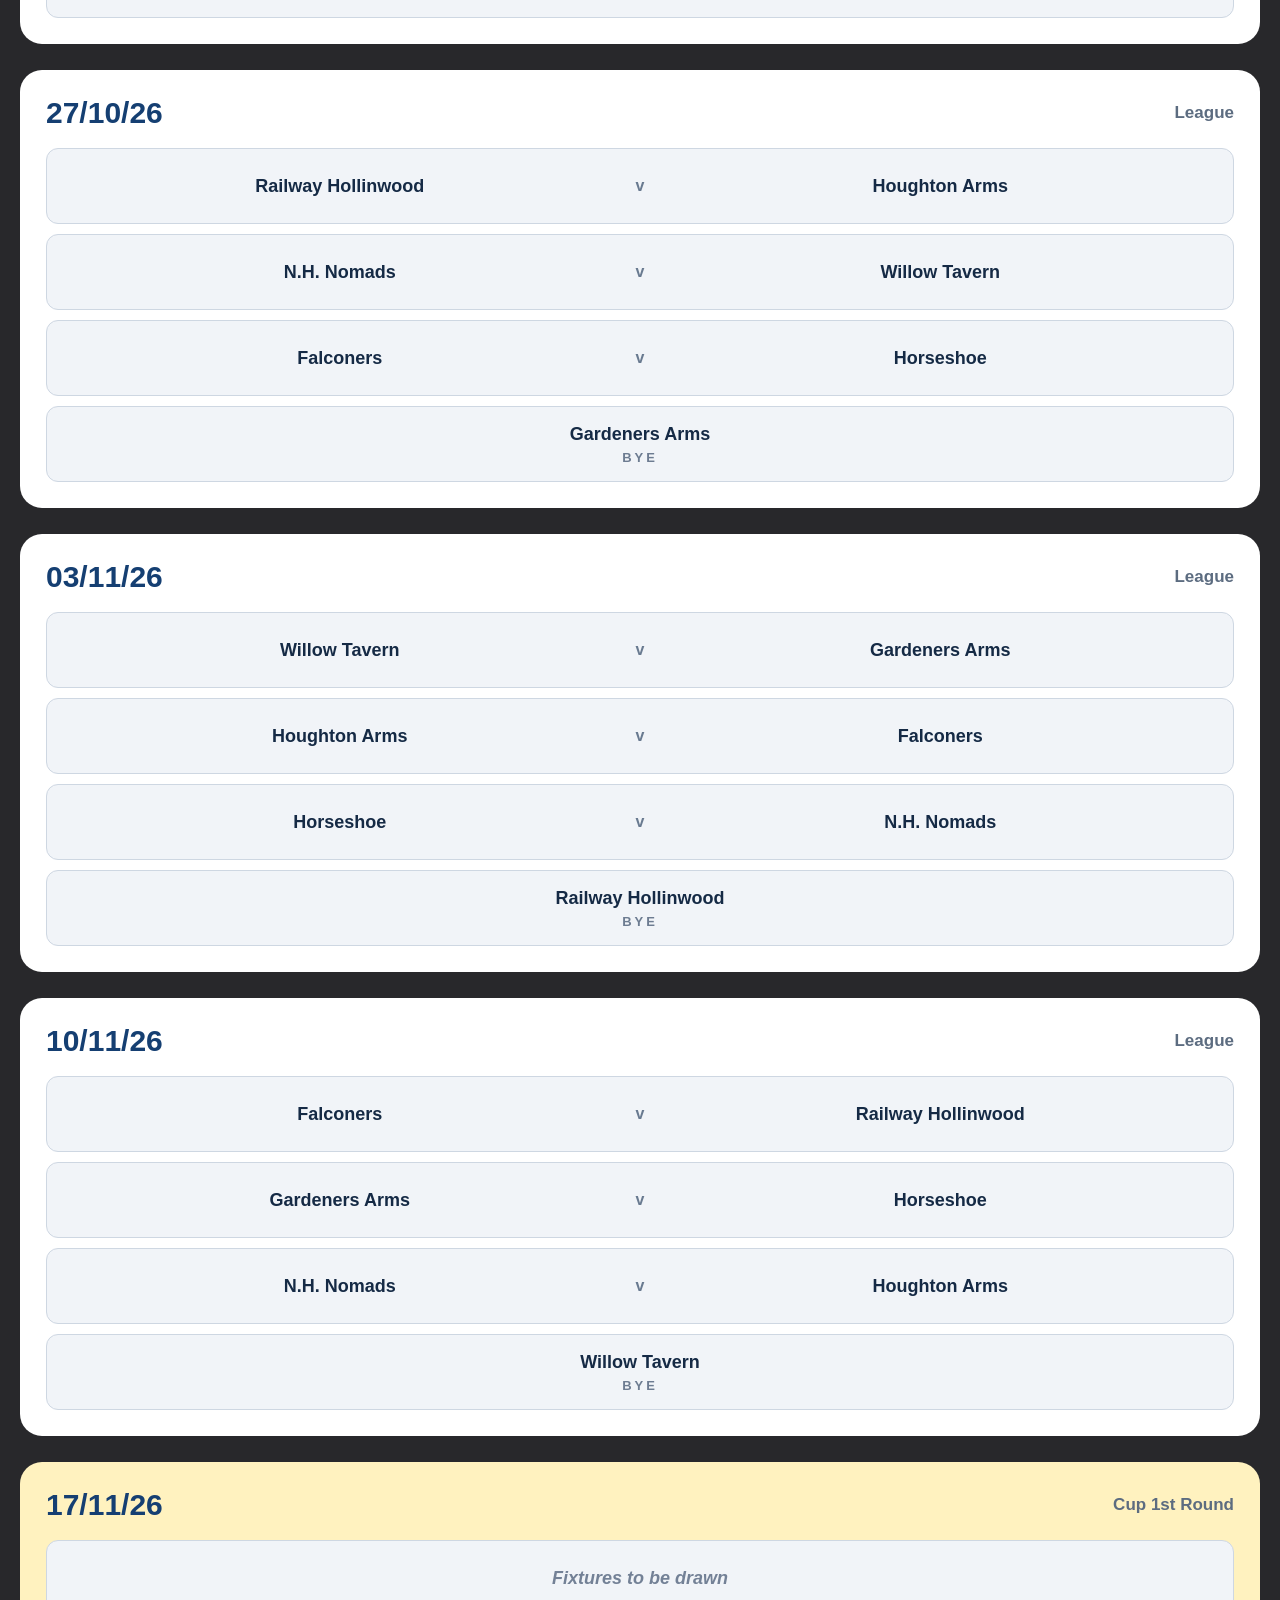
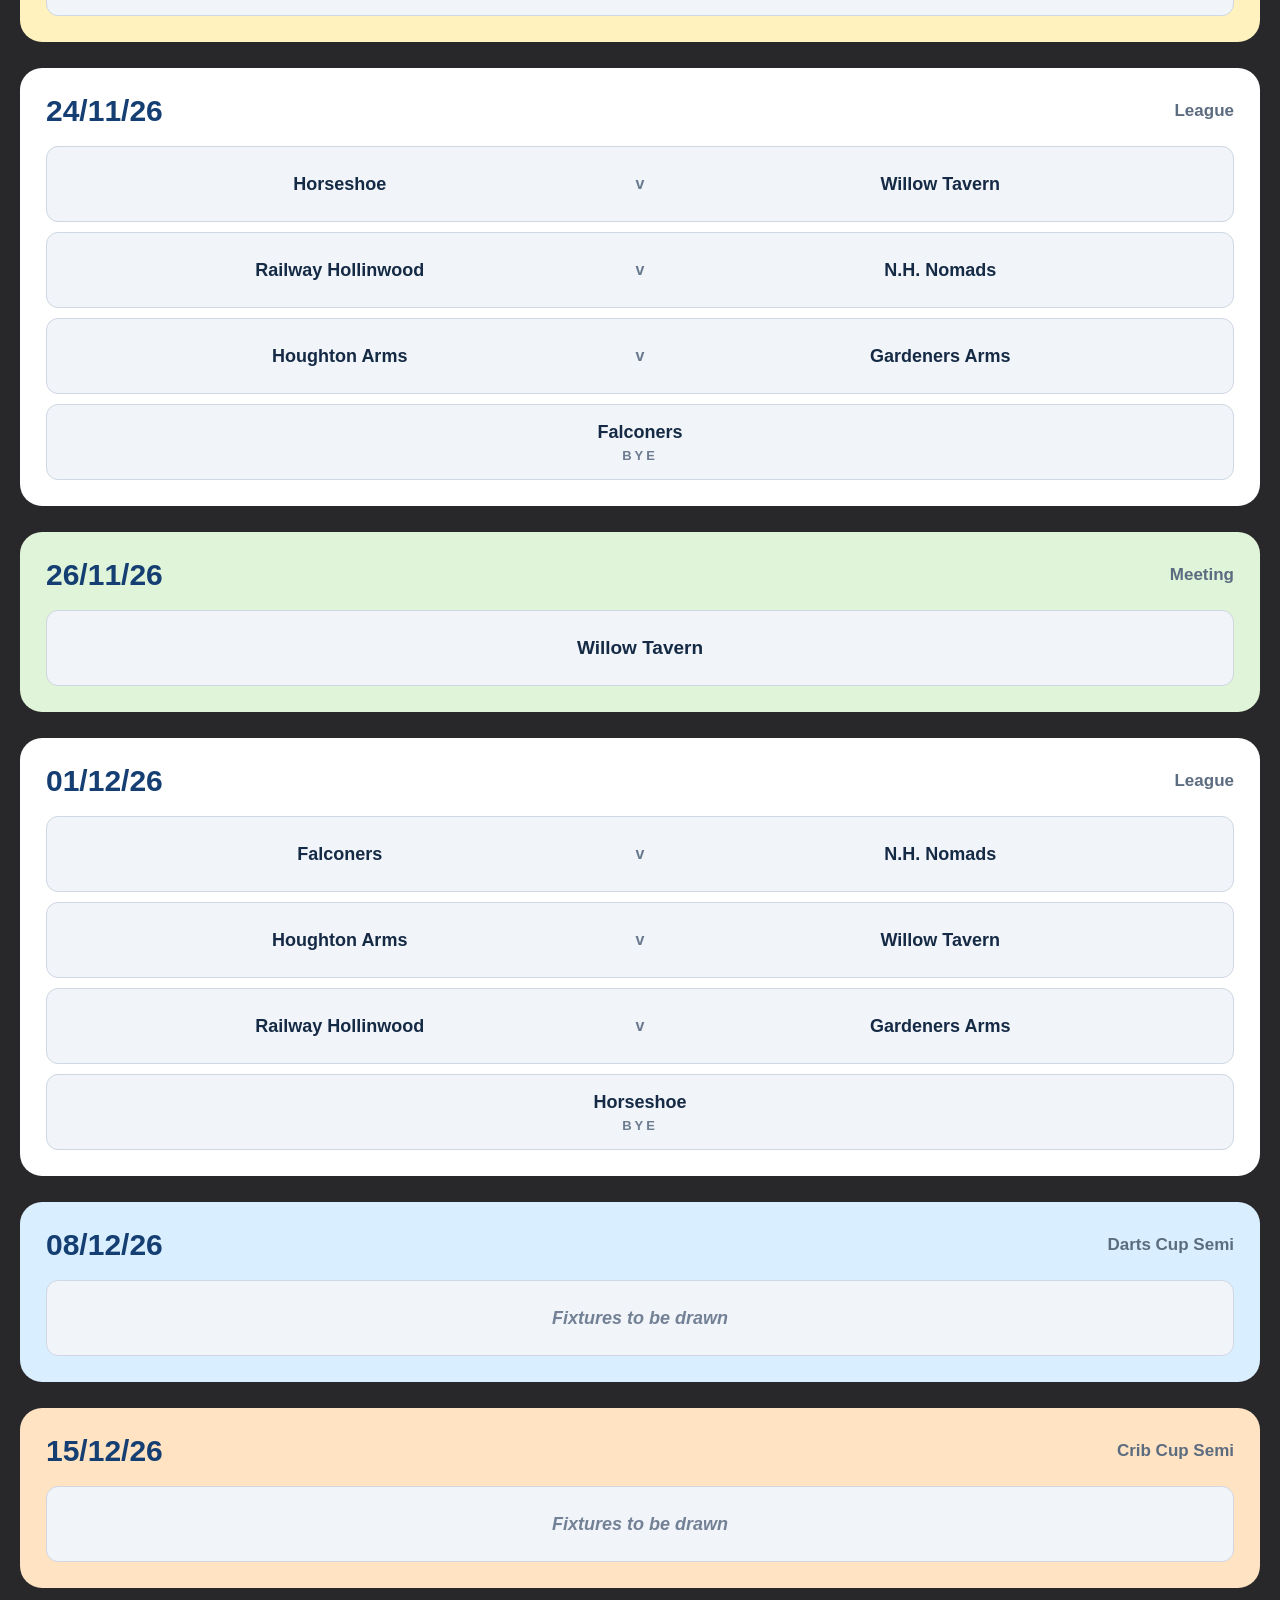
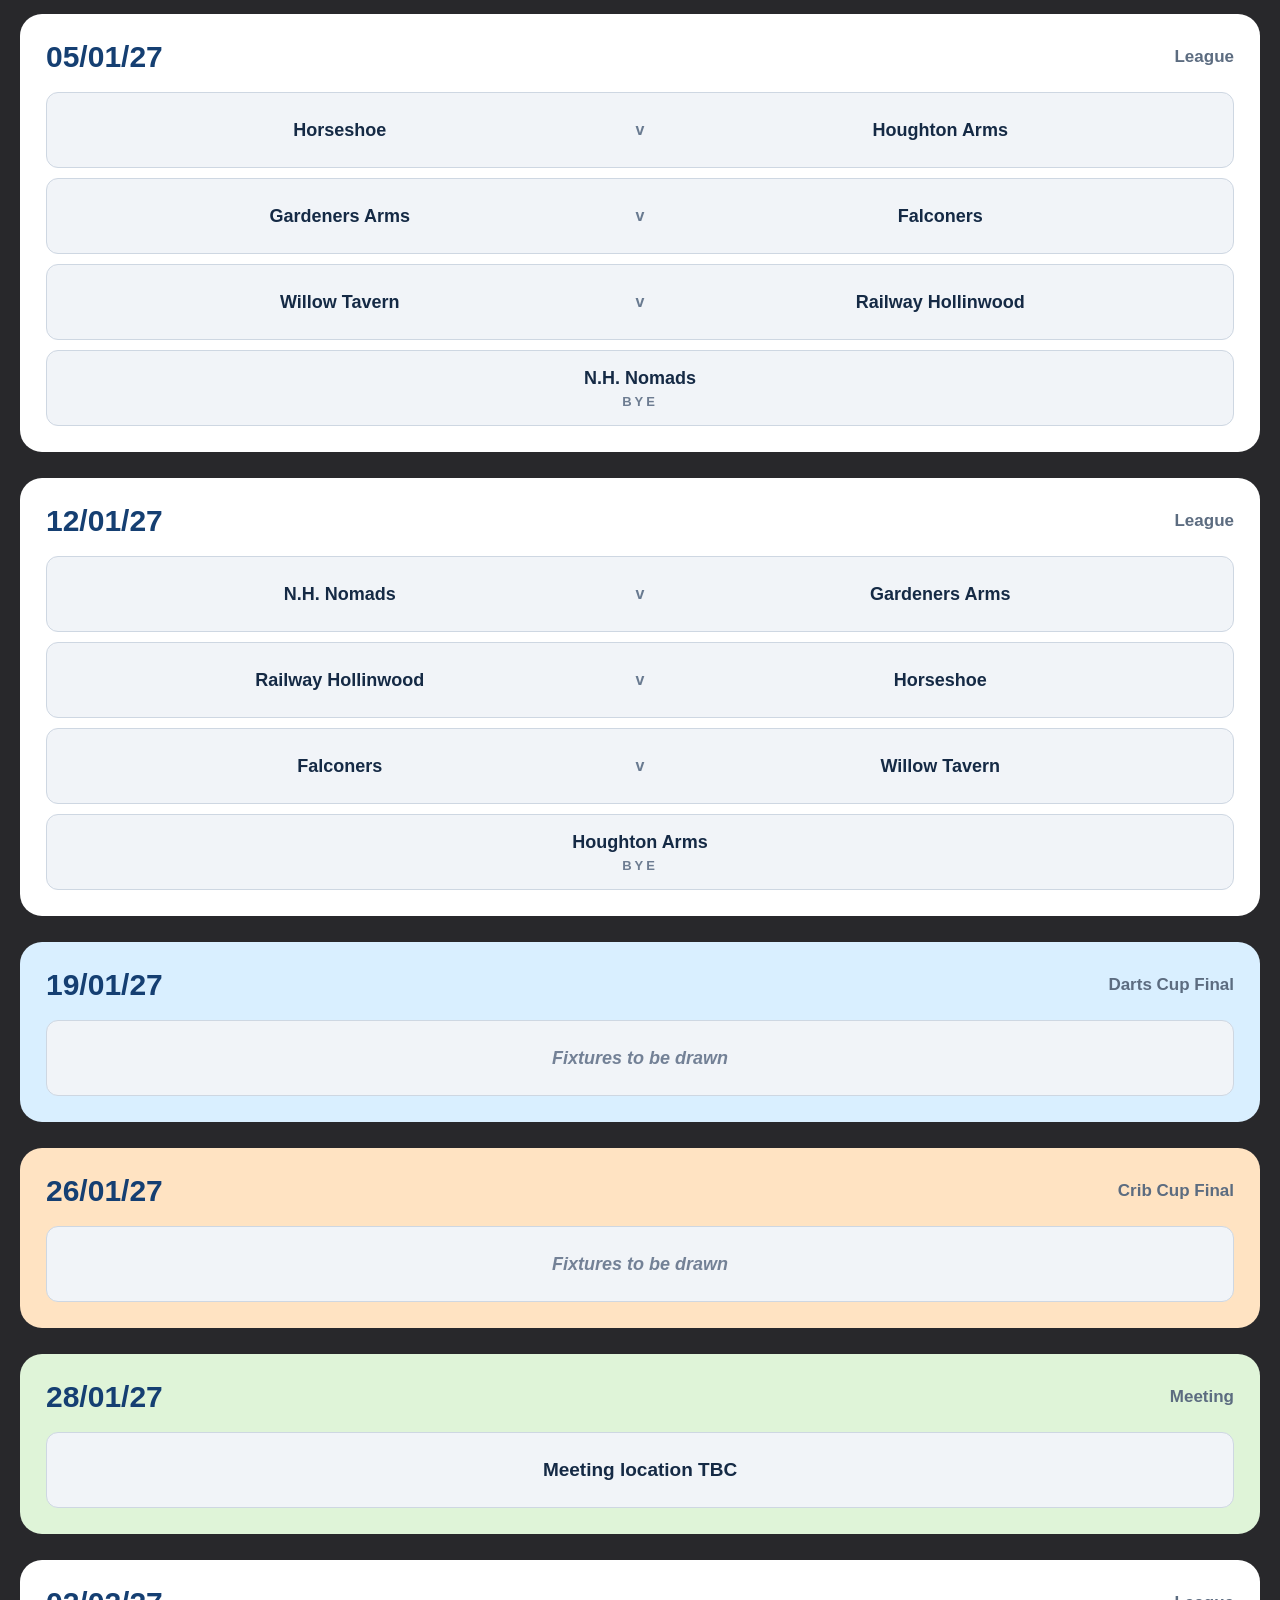
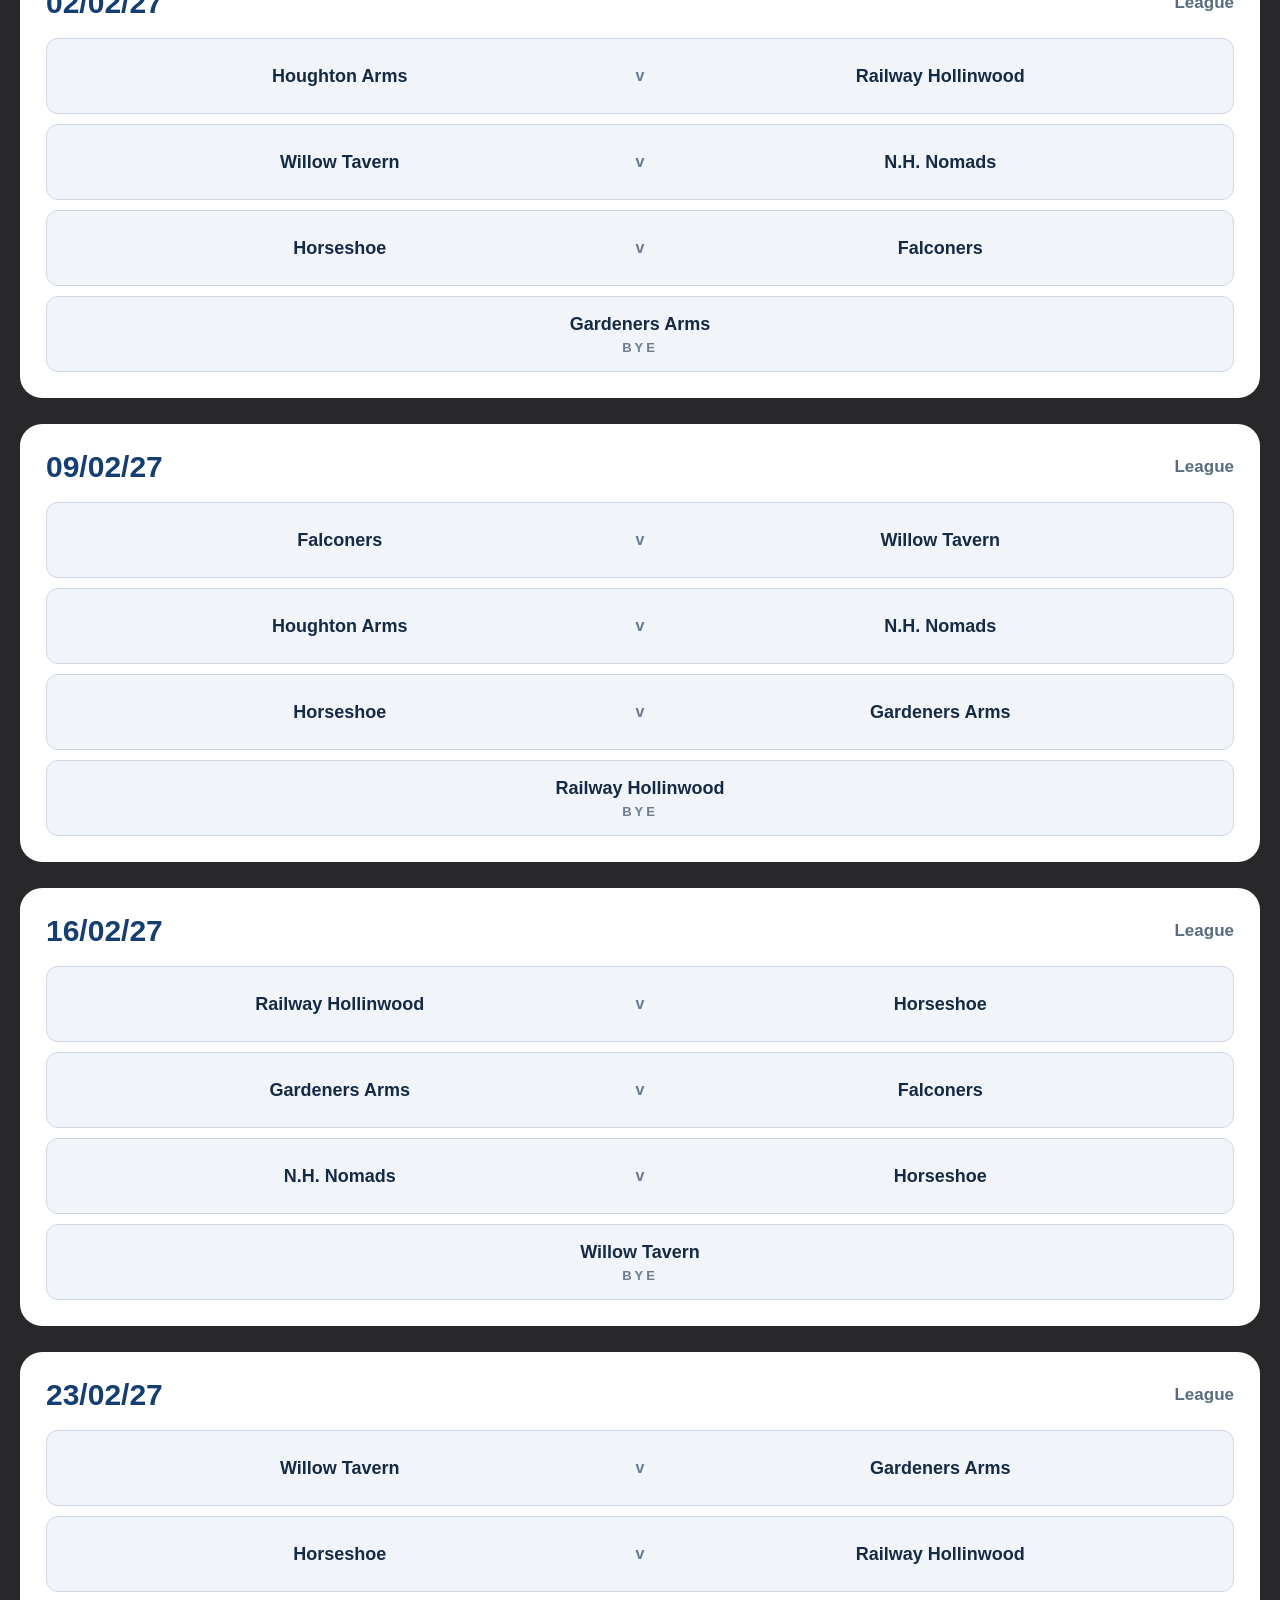
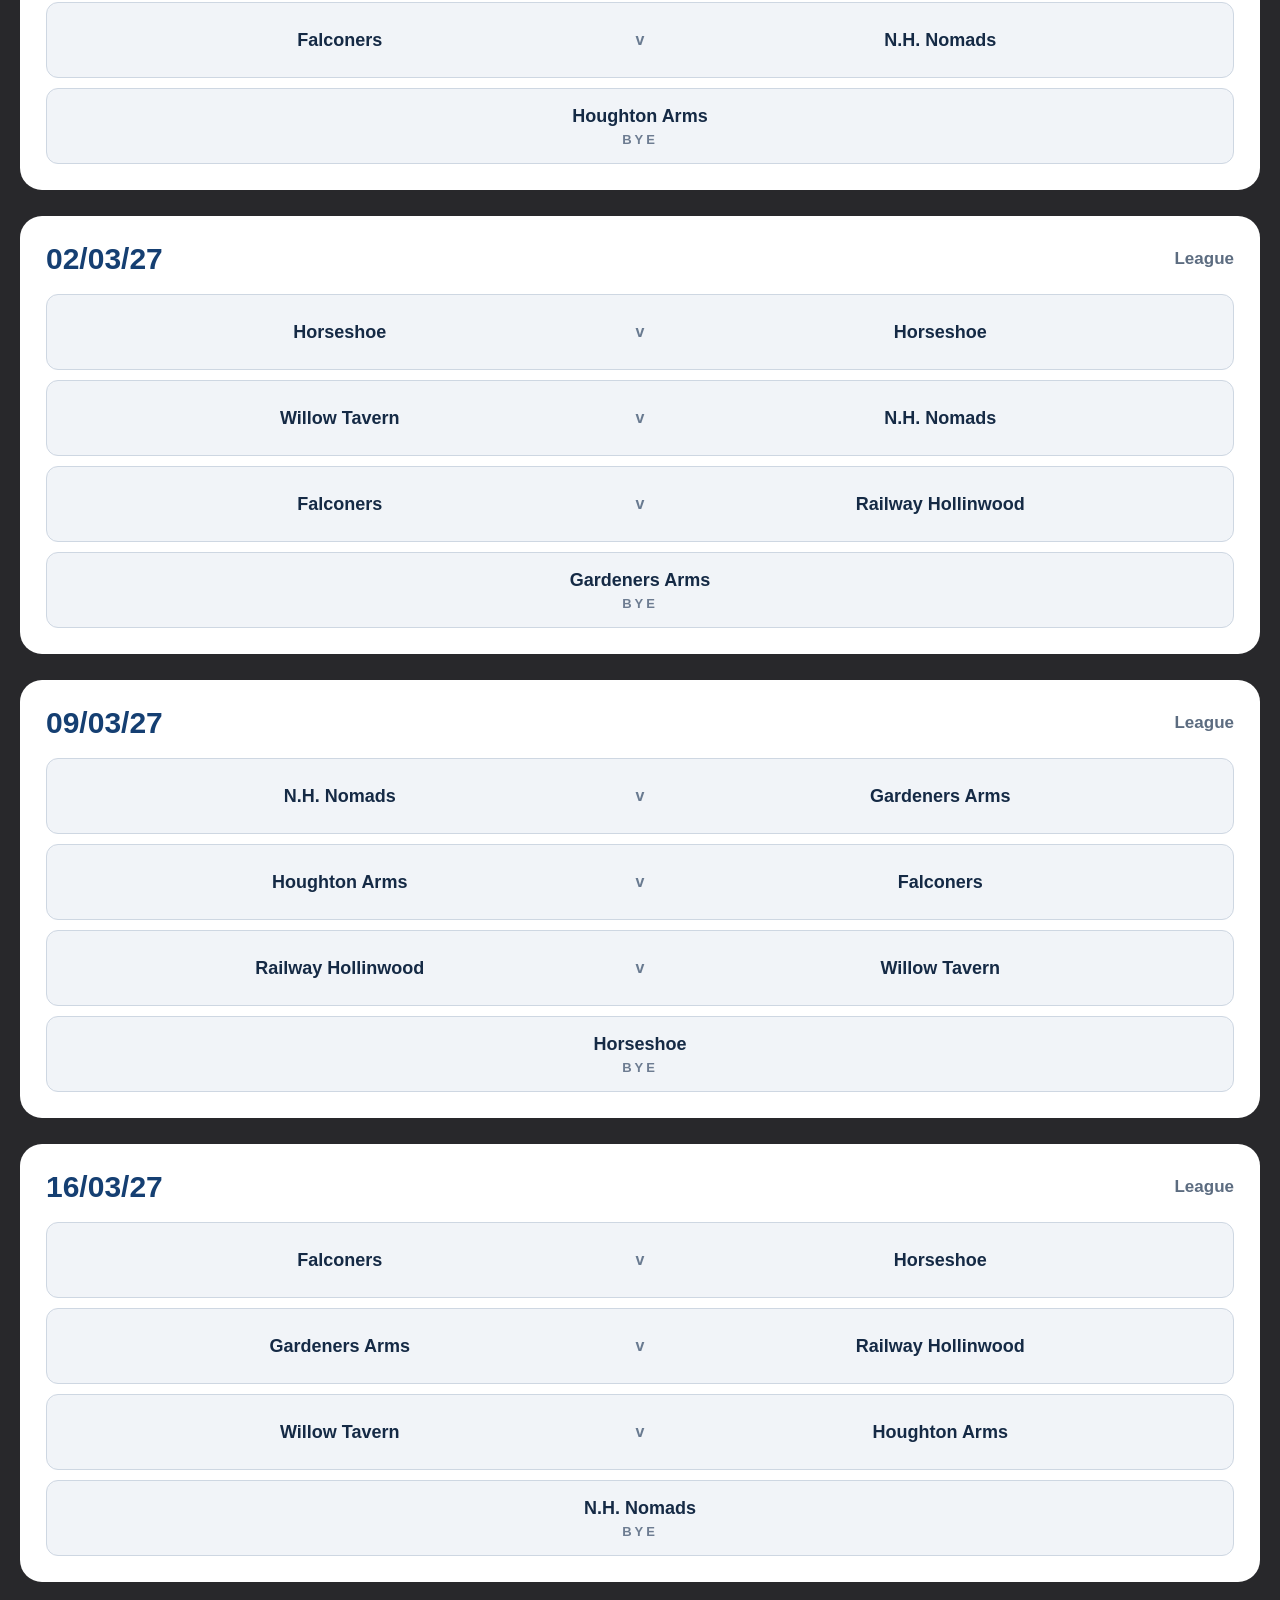
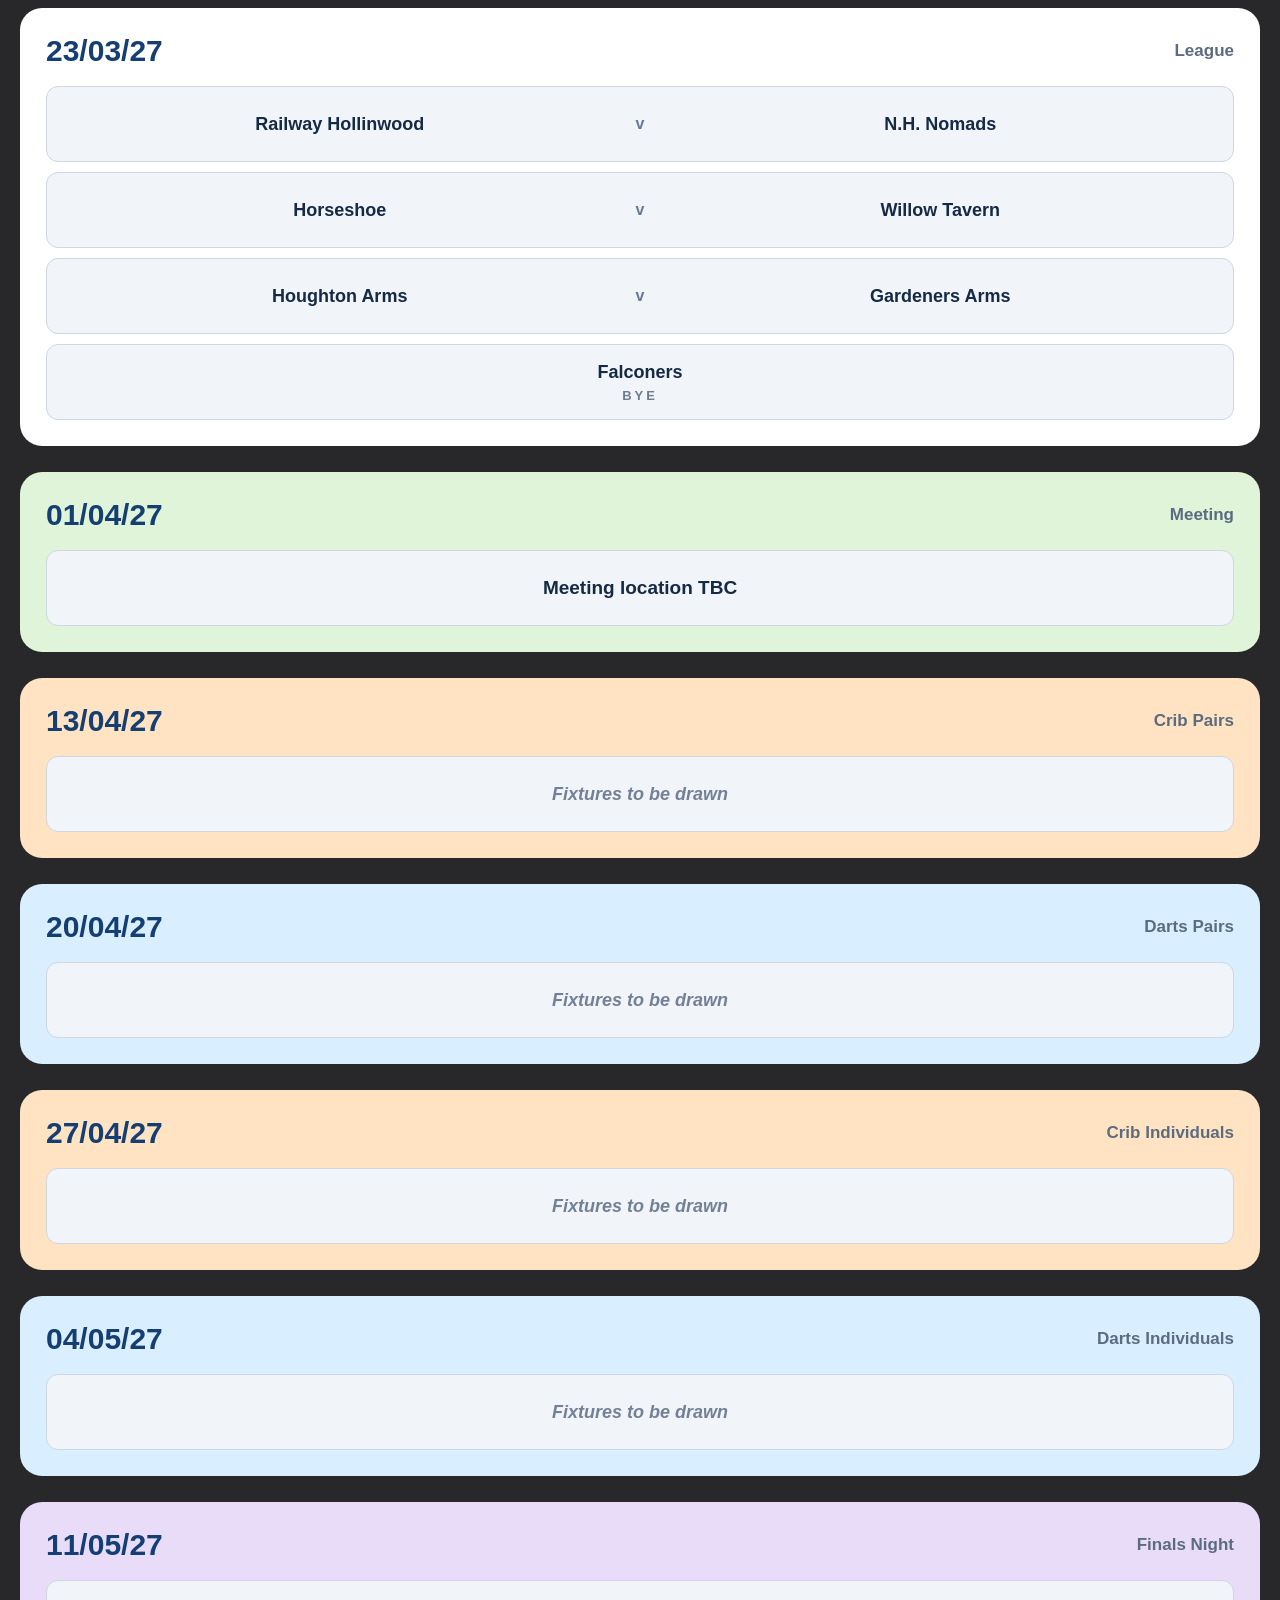
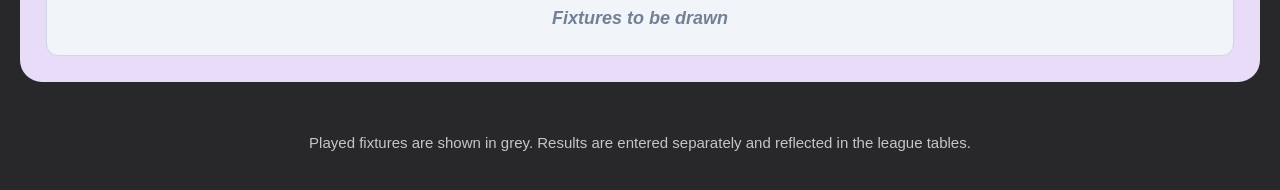
==== commit a4c6331e: "Update fixtures.html" ====
--- a/fixtures.html
+++ b/fixtures.html
@@ -16,7 +16,7 @@
 
     <link
         rel="stylesheet"
-        href="styles.css?v=4"
+        href="styles.css"
     >
 
 </head>
